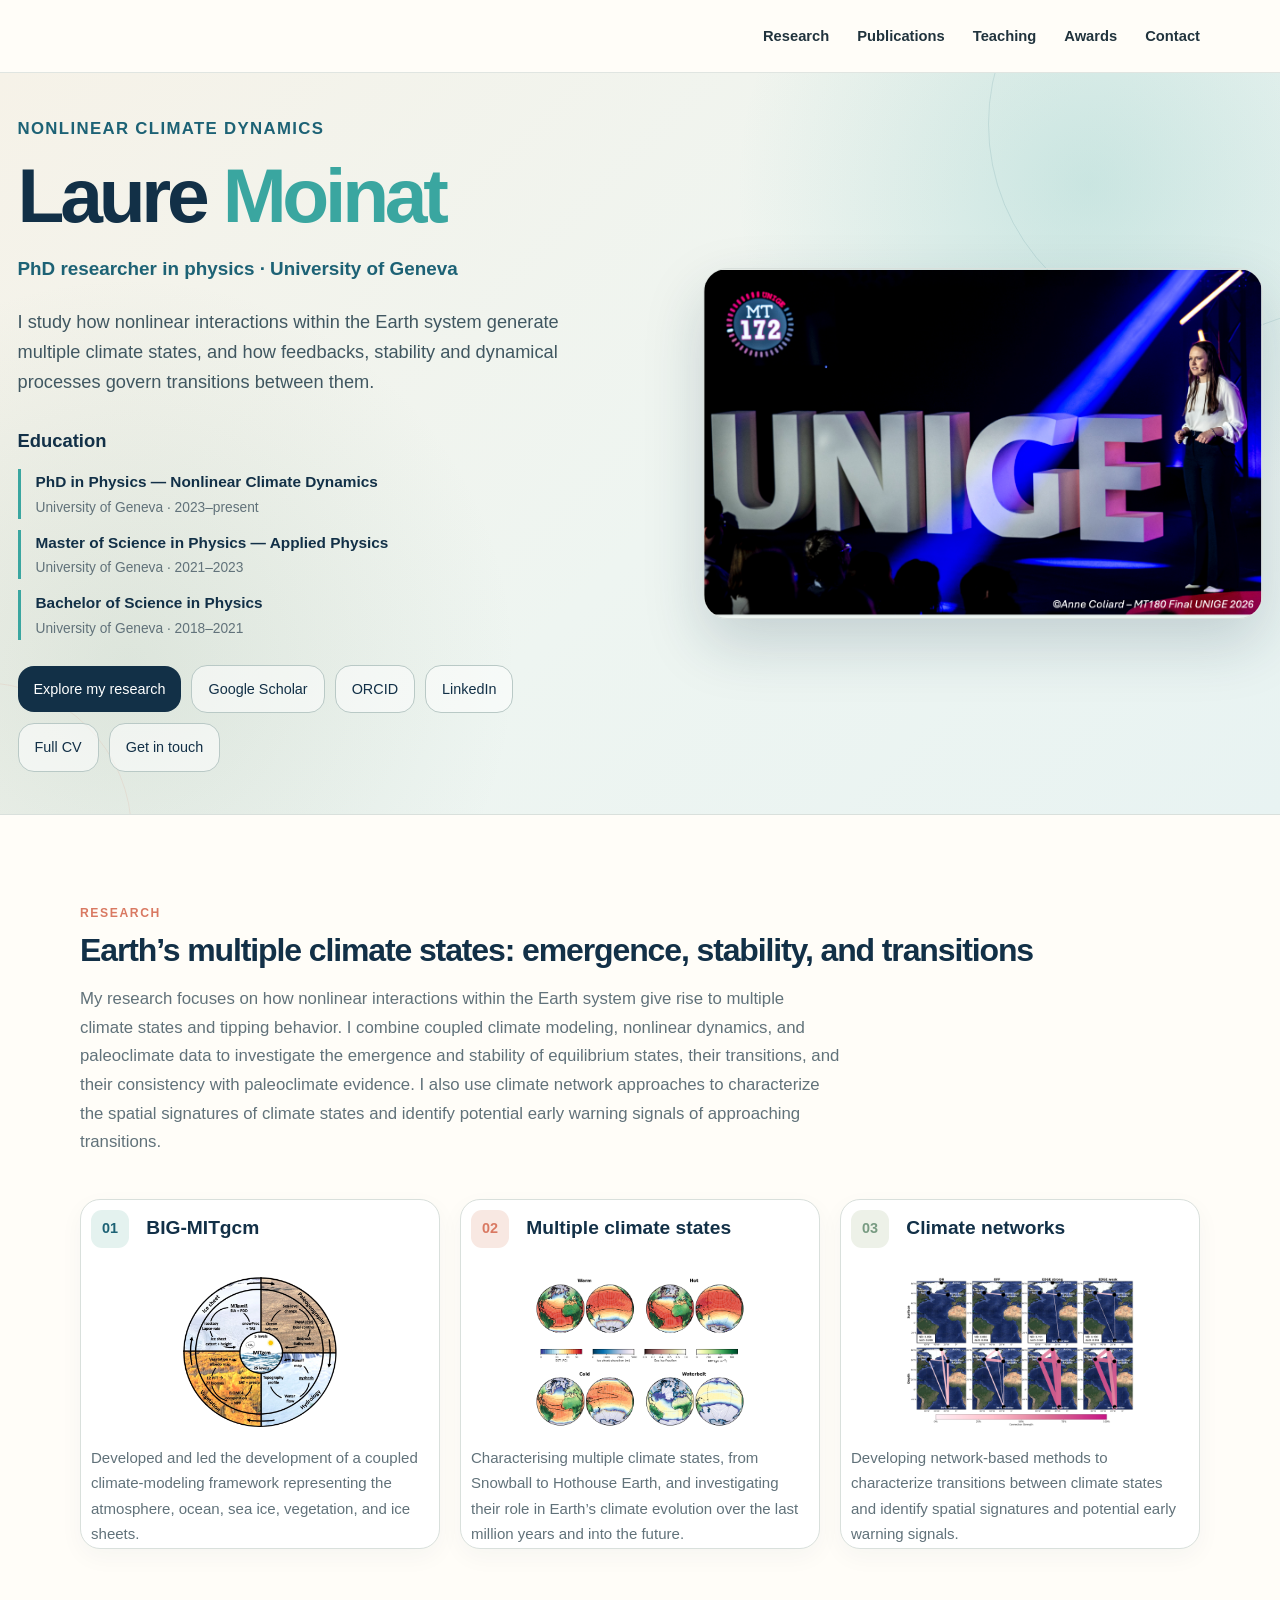
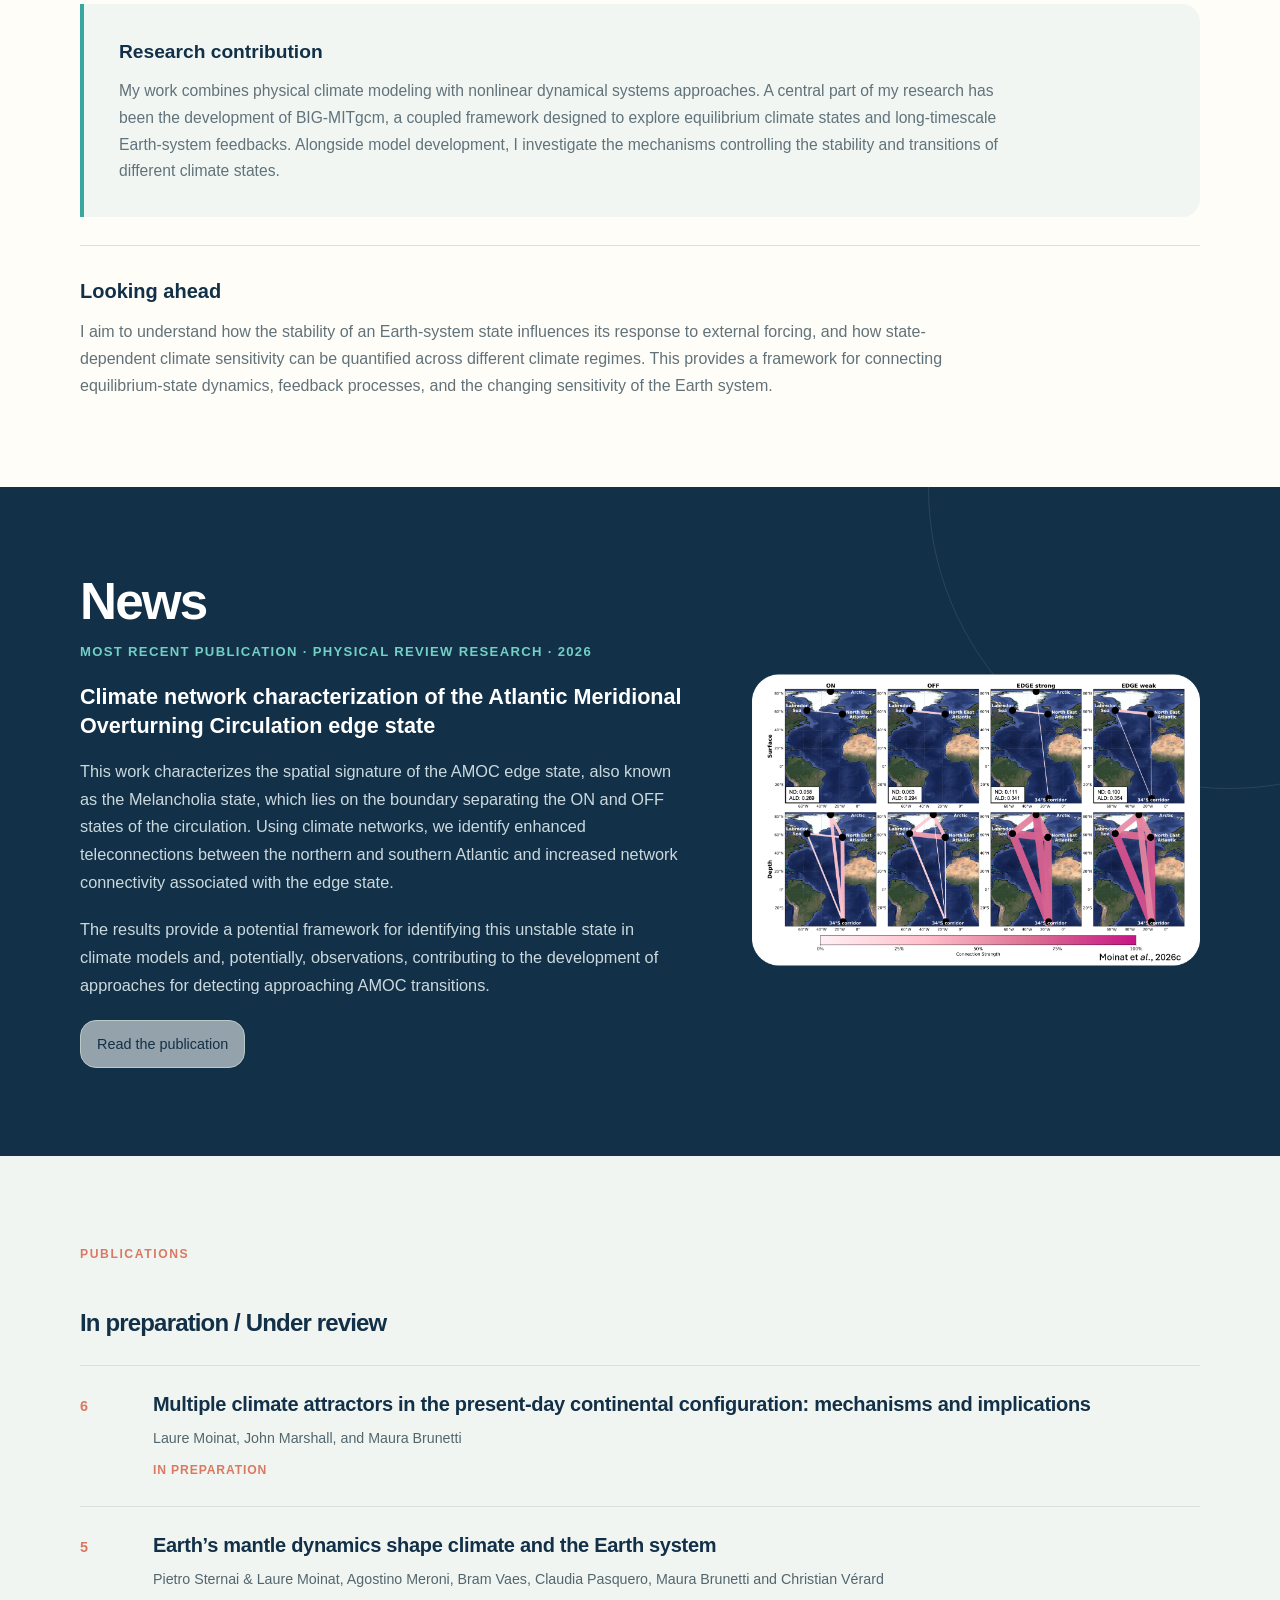
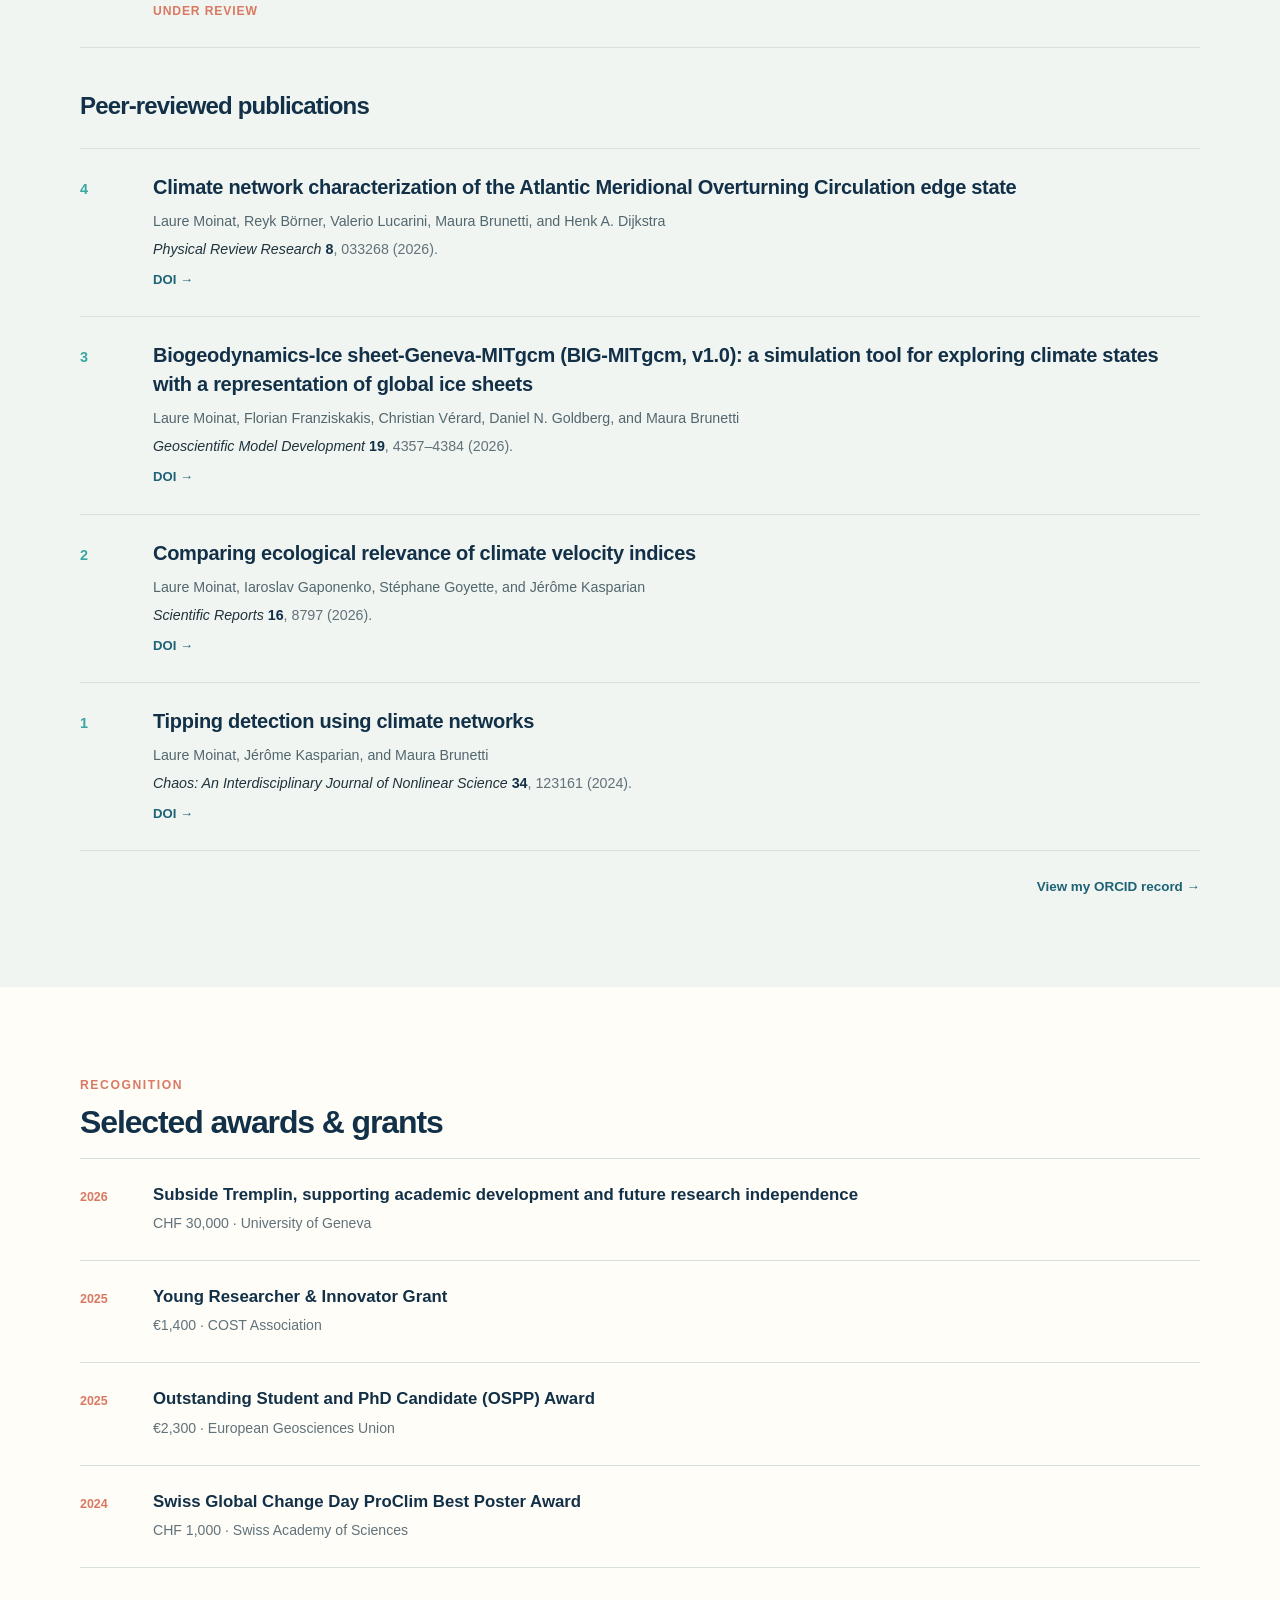
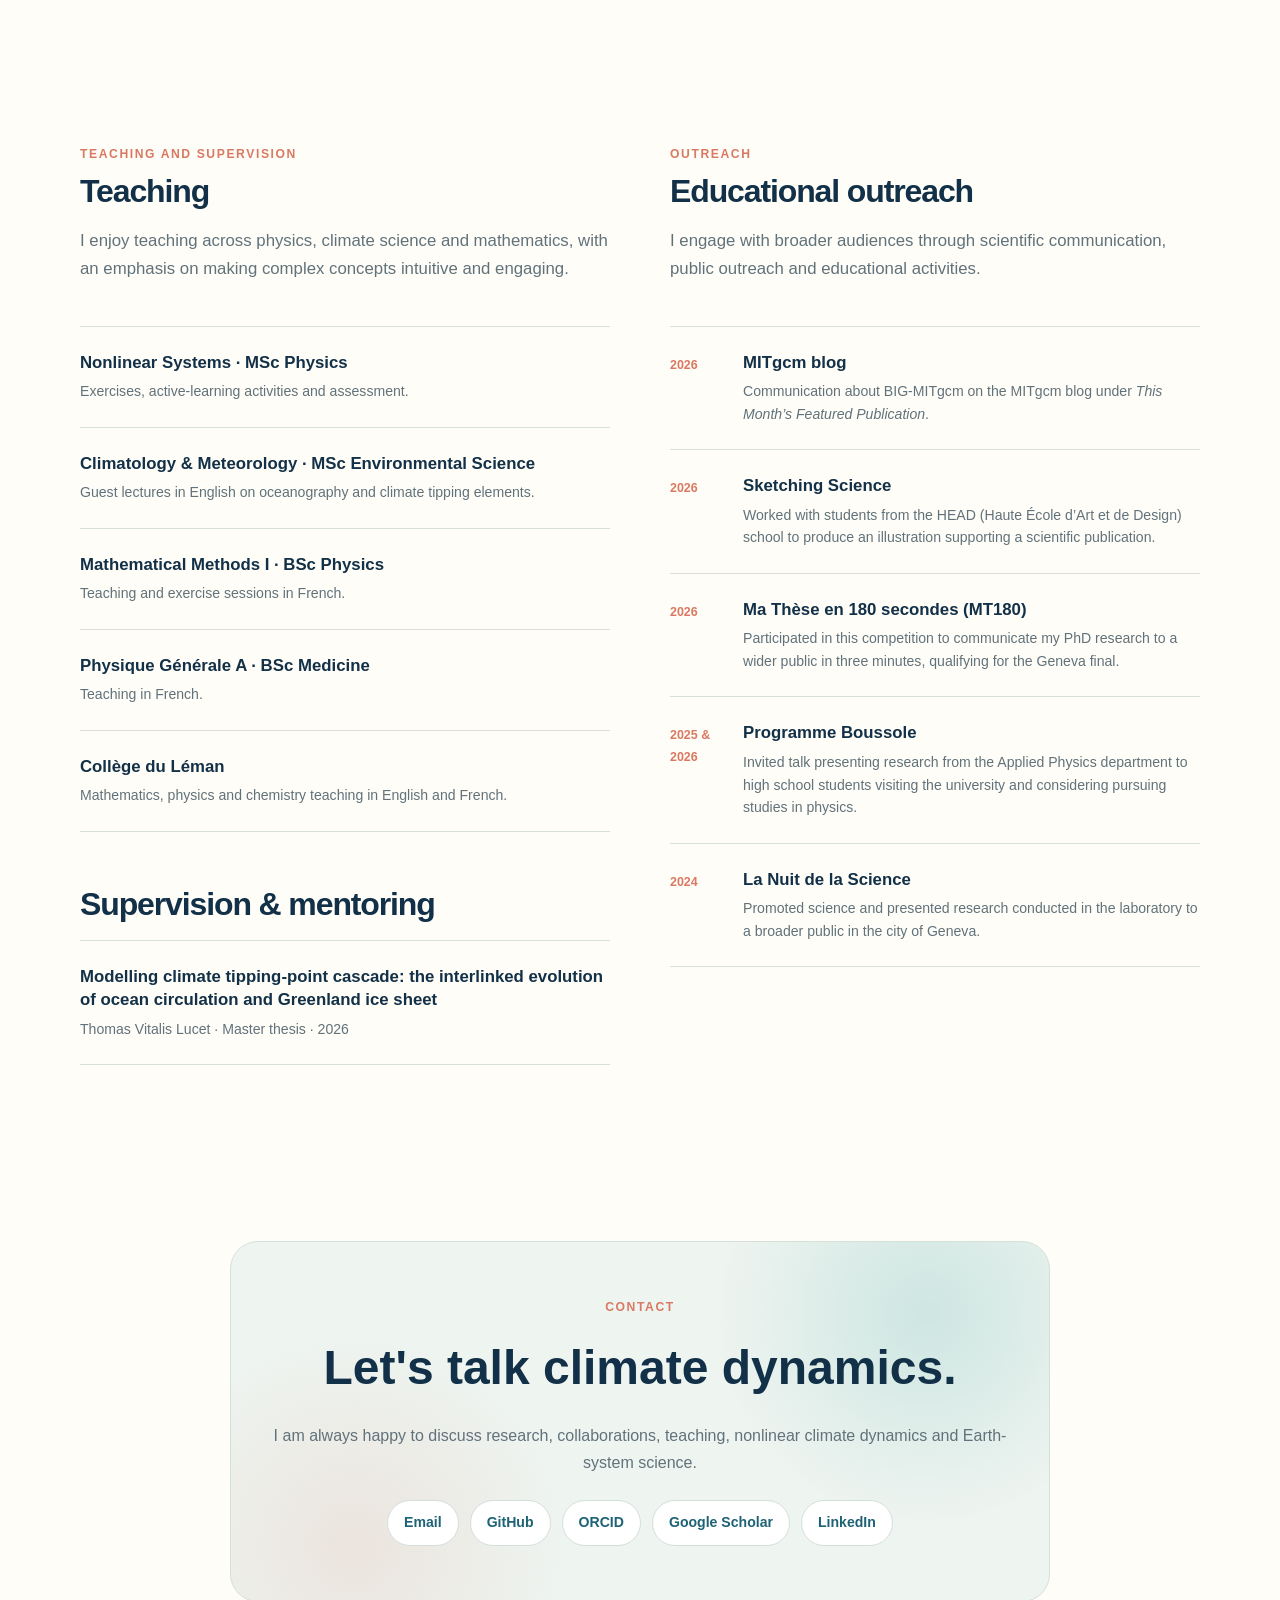
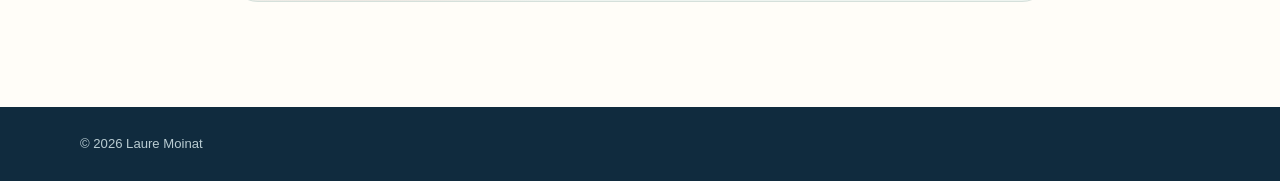
==== index.html @ e0769db6 "Update index.html" ====
<!DOCTYPE html>
<html lang="en">

<head>

  <meta charset="UTF-8">
  <meta name="viewport" content="width=device-width, initial-scale=1.0">

  <title> Laure Moinat </title>

  <meta
    name="description"
    content="Laure Moinat — PhD researcher in nonlinear climate dynamics at the University of Geneva, studying multiple climate states, stability, tipping and transitions."
  >

  <style>

    /* =========================================================
       COLORS & GENERAL SETTINGS
       ========================================================= */

    :root {
      --navy: #123047;
      --blue: #1d6275;
      --turquoise: #3aa6a0;
      --sage: #789b82;
      --cream: #f6f2e8;
      --warm-white: #fffdf8;
      --coral: #d97962;
      --gold: #d6a84f;
      --ink: #20333d;
      --muted: #61727a;
      --line: #d9e0dc;

      --shadow: 0 18px 45px rgba(18, 48, 71, 0.10);

      --radius: 20px;
      --max-width: 1120px;
    }


    /* =========================================================
       RESET
       ========================================================= */

    * {
      box-sizing: border-box;
      margin: 0;
      padding: 0;
    }

    html {
      scroll-behavior: smooth;
    }

    body {
      font-family:
        -apple-system,
        BlinkMacSystemFont,
        "Segoe UI",
        Roboto,
        Helvetica,
        Arial,
        sans-serif;

      color: var(--ink);
      background: var(--warm-white);
      line-height: 1.7;
      font-size: 16px;
    }

    a {
      color: var(--blue);
      text-decoration: none;
      transition: 0.2s ease;
    }

    a:hover {
      color: var(--coral);
    }

    .container {
      width: min(100% - 40px, var(--max-width));
      margin: 0 auto;
    }

    .hero > .container {
      width: calc(100% - 35px);
      max-width: 1300px;
      margin: 0 auto;
    }


    /* =========================================================
       NAVIGATION
       ========================================================= */

    .nav {
      position: sticky;
      top: 0;
      z-index: 100;

      background: rgba(255, 253, 248, 0.94);
      backdrop-filter: blur(12px);

      border-bottom: 1px solid rgba(217, 224, 220, 0.8);
    }

    .nav-inner {
      min-height: 72px;

      display: flex;
      align-items: center;
      justify-content: space-between;

      gap: 30px;
    }

    .logo {
      font-size: 1.1rem;
      font-weight: 800;
      letter-spacing: 0.02em;
      color: var(--navy);
    }

    .logo span {
      color: var(--turquoise);
    }

    .nav-links {
      display: flex;
      align-items: center;
      gap: 28px;

      list-style: none;
    }

    .nav-links a {
      color: var(--ink);
      font-size: 0.92rem;
      font-weight: 600;
    }

    .nav-links a:hover {
      color: var(--coral);
    }


    /* =========================================================
       HERO
       ========================================================= */

    .hero {
      position: relative;
      overflow: hidden;

      background:
        radial-gradient(
          circle at 85% 15%,
          rgba(58,166,160,0.20),
          transparent 28%
        ),

        radial-gradient(
          circle at 10% 80%,
          rgba(120,155,130,0.17),
          transparent 30%
        ),

        linear-gradient(
          135deg,
          #f6f2e8 0%,
          #eef5f1 55%,
          #e8f3f2 100%
        );

      padding: 42px 0 42px;

      border-bottom: 1px solid var(--line);
    }

    .hero::before {
      content: "";

      position: absolute;

      width: 420px;
      height: 420px;

      border: 1px solid rgba(29,98,117,0.12);

      border-radius: 50%;

      right: -130px;
      top: -160px;
    }

    .hero::after {
      content: "";

      position: absolute;

      width: 300px;
      height: 300px;

      border: 1px solid rgba(217,121,98,0.12);

      border-radius: 50%;

      left: -170px;
      bottom: -170px;
    }

    .hero-grid {
      position: relative;
      z-index: 1;

      display: grid;
      grid-template-columns: 0.95fr 1.05fr;
      gap: 45px;
      align-items: center;
    }

    .hero-content {
      max-width: 680px;
    }

    .hero-photo {
      width: min(100%, 560px);
      margin-left: auto;
    }

    .hero-photo img {
      width: 100%;
      height: auto;
      display: block;

      border-radius: 24px;

      box-shadow:
        0 25px 60px
        rgba(18, 48, 71, 0.18);

      border: 1px solid var(--line);
    }

    .intro-greeting {
      color: var(--blue);

      font-size: 1.05rem;
      font-weight: 750;

      letter-spacing: 0.08em;
      text-transform: uppercase;

      margin-bottom: 14px;
    }

    h1 {
      color: var(--navy);

      font-size: clamp(3.2rem, 6vw, 5.3rem);

      line-height: 0.98;

      letter-spacing: -0.055em;

      margin-bottom: 20px;
    }

    .hero h1 span {
      color: var(--turquoise);
    }

    .hero-subtitle {
      color: var(--blue);

      font-size: 1.18rem;
      font-weight: 650;

      margin-bottom: 22px;
    }

    .hero-lead {
      max-width: 680px;

      color: #405761;

      font-size: 1.14rem;

      line-height: 1.65;

      margin-bottom: 25px;
    }

    .hero-buttons {
      display: flex;
      flex-wrap: wrap;
      justify-content: flex-start;
      align-items: center;

      gap: 10px;

      margin-top: 25px;
    }

    .button {
      border-radius: 16px;

      display: inline-flex;
      align-items: center;
      justify-content: center;

      padding: 11px 16px;

      font-size: 0.9rem;
      white-space: nowrap;
    }

    .button-primary {
      background: var(--navy);
      color: white;
    }

    .button-primary:hover {
      background: var(--blue);
      color: white;
      transform: translateY(-1px);
    }

    .button-secondary {
      border: 1px solid #b9c9c6;
      color: var(--navy);
      background: rgba(255,255,255,0.55);
    }

    .button-secondary:hover {
      border-color: var(--turquoise);
      color: var(--blue);
      background: white;
    }


    /* =========================================================
       HERO EDUCATION
       ========================================================= */

    .hero-education {
      margin: 28px 0 0;
    }

    .hero-education h2 {
      color: var(--navy);
      font-size: 1.15rem;
      margin-bottom: 13px;
    }

    .education-item {
      display: flex;
      flex-direction: column;

      margin-bottom: 11px;

      padding-left: 15px;

      border-left: 3px solid var(--turquoise);
    }

    .education-item strong {
      color: var(--navy);
      font-size: 0.96rem;
    }

    .education-item span {
      color: var(--muted);
      font-size: 0.86rem;
    }


    /* =========================================================
       SECTIONS
       ========================================================= */

    section {
      padding: 88px 0;
    }

    .section-kicker {
      color: var(--coral);

      font-size: 0.76rem;

      font-weight: 850;

      letter-spacing: 0.13em;

      text-transform: uppercase;

      margin-bottom: 9px;
    }

    .section-title {
      color: var(--navy);

      font-size: 2rem;

      line-height: 1.12;

      letter-spacing: -0.035em;

      margin-bottom: 17px;
    }

    .section-intro {
      color: var(--muted);

      max-width: 760px;

      margin-bottom: 42px;

      font-size: 1.05rem;
    }


    /* =========================================================
       RESEARCH
       ========================================================= */

    .research {
      background: var(--warm-white);
    }

    .research-grid {
      display: grid;

      grid-template-columns:
        repeat(3, 1fr);

      gap: 20px;
    }

    .research-card {
      position: relative;

      height: 350px;

      padding: 10px;

      border: 1px solid var(--line);

      border-radius: var(--radius);

      background: white;

      box-shadow:
        0 8px 25px
        rgba(18,48,71,0.04);

      transition:
        transform 0.25s ease,
        box-shadow 0.25s ease;

      display: flex;
      flex-direction: column;
    }

    .research-card:hover {
      transform: translateY(-5px);

      box-shadow: var(--shadow);
    }

    .card-number {
      display: inline-flex;
      align-items: center;
      justify-content: center;

      width: 38px;
      height: 38px;

      margin-right: 12px;

      border-radius: 11px;

      background: #e4f2ef;

      color: var(--blue);

      font-weight: 850;

      font-size: 0.9rem;

      vertical-align: middle;
    }

    .research-card-content h3 {
      margin-top: 0;
    }

    .research-image-link {
      display: block;

      width: 100%;
      height: 150px;

      margin: 18px 0;

      border-radius: 14px;

      overflow: hidden;

      flex-shrink: 0;
    }

    .research-image {
      width: 100%;
      height: 100%;

      object-fit: contain;

      display: block;

      border-radius: 14px;

      transition: transform 0.25s ease;
    }

    .research-image-link:hover .research-image {
      transform: scale(1.03);
    }

    .research-card:nth-child(2)
    .card-number {
      background: #f8e8e2;
      color: var(--coral);
    }

    .research-card:nth-child(3)
    .card-number {
      background: #edf1e8;
      color: var(--sage);
    }

    .research-card h3 {
      color: var(--navy);

      font-size: 1.2rem;

      margin-bottom: 11px;
    }

    .research-card p {
      color: var(--muted);
      font-size: 0.94rem;
      margin-top: 0;
    }

    .research-contribution {
      margin-top: 55px;

      padding: 32px 35px;

      border-left: 4px solid var(--turquoise);

      background: #f1f6f3;

      border-radius: 0 18px 18px 0;
    }

    .research-contribution h3 {
      color: var(--navy);

      font-size: 1.2rem;

      margin-bottom: 10px;
    }

    .research-contribution p {
      color: var(--muted);

      max-width: 900px;

      font-size: 0.98rem;
    }


    /* =========================================================
       FUTURE RESEARCH DIRECTION
       ========================================================= */

    .future-direction {
      margin-top: 28px;

      padding: 28px 0 0;

      border-top: 1px solid var(--line);
    }

    .future-direction h3 {
      color: var(--navy);

      font-size: 1.25rem;

      margin-bottom: 10px;
    }

    .future-direction p {
      color: var(--muted);

      max-width: 900px;

      font-size: 1rem;
    }


    /* =========================================================
       NEWS
       ========================================================= */

    .feature {
      background: var(--navy);

      color: white;

      position: relative;

      overflow: hidden;
    }

    .feature::before {
      content: "";

      position: absolute;

      width: 600px;
      height: 600px;

      border-radius: 50%;

      border:
        1px solid
        rgba(255,255,255,0.10);

      right: -250px;
      top: -300px;
    }

    .feature-grid {
      position: relative;

      display: grid;

      grid-template-columns:
        1.15fr
        0.85fr;

      gap: 65px;

      align-items: center;
    }

    .feature .section-kicker {
      color: #72d0c5;
    }

    .news-title {
      color: white;

      font-size: clamp(2.4rem, 4vw, 3.4rem);

      line-height: 1.05;

      letter-spacing: -0.035em;

      margin-bottom: 12px;

      font-weight: 700;
    }

    .news-meta {
      color: #72d0c5;

      font-size: 0.82rem;

      margin-bottom: 18px;

      text-transform: uppercase;

      letter-spacing: 0.10em;

      font-weight: 700;
    }

    .feature h3 {
      color: white;

      font-size: 1.35rem;

      line-height: 1.35;

      margin-bottom: 18px;
    }

    .feature p {
      color: #cbd9de;

      font-size: 1.02rem;

      margin-bottom: 20px;

      line-height: 1.7;
    }

    .news-visual {
      display: flex;

      justify-content: center;

      align-items: center;
    }

    .news-image {
      width: 100%;

      max-width: 520px;

      height: auto;

      display: block;
    }


    /* =========================================================
       PUBLICATIONS
       ========================================================= */

    .publications {
      background: #f1f5f1;
    }

    .publications .pub-section-title {
      color: var(--navy);

      font-size: 1.5rem;

      line-height: 1.12;

      letter-spacing: -0.035em;

      font-weight: 700;

      margin-bottom: 28px;
    }

    .pub-section {
      margin-top: 45px;
    }

    .pub-section:first-of-type {
      margin-top: 20px;
    }

    .pub-list,
    .work-list {
      display: grid;
      gap: 0;
    }

    .publication,
    .work-item {
      display: grid;

      grid-template-columns: 55px 1fr;

      gap: 18px;

      padding: 24px 0;

      border-top: 1px solid var(--line);

      background: transparent;

      border-radius: 0;

      box-shadow: none;

      align-items: start;

      transition: none;
    }

    .publication:last-child,
    .work-item:last-child {
      border-bottom: 1px solid var(--line);
    }

    .pub-number,
    .work-number {
      font-family: inherit;

      font-size: 0.9rem;

      font-weight: 800;

      padding-top: 4px;

      color: var(--turquoise);
    }

    .work-number {
      color: var(--coral);
    }

    .publication-content h3,
    .work-item h3 {
      color: var(--navy);

      font-family:
        -apple-system,
        BlinkMacSystemFont,
        "Segoe UI",
        Roboto,
        Helvetica,
        Arial,
        sans-serif;

      font-size: 1.25rem;

      line-height: 1.45;

      font-weight: 650;

      letter-spacing: -0.015em;

      margin: 0 0 8px;
    }

    .publication-authors,
    .work-authors {
      color: #52666e;

      font-size: 0.89rem;

      line-height: 1.55;

      margin-bottom: 6px;
    }

    .publication-journal {
      color: var(--muted);

      font-size: 0.89rem;

      line-height: 1.55;
    }

    .publication-journal em {
      color: var(--ink);

      font-style: italic;
    }

    .publication-journal strong {
      color: var(--navy);

      font-weight: 750;
    }

    .pub-link {
      display: inline-block;

      margin-top: 9px;

      font-size: 0.82rem;

      font-weight: 750;
    }

    .pub-link:hover {
      text-decoration: underline;
    }

    .work-status {
      display: inline-block;

      color: var(--coral);

      font-size: 0.76rem;

      font-weight: 800;

      letter-spacing: 0.07em;

      text-transform: uppercase;
    }

    .orcid-footer {
      text-align: right;

      margin-top: 25px;

      font-size: 0.84rem;

      font-weight: 700;
    }


    /* =========================================================
       AWARDS
       ========================================================= */

    .award-grid {
      display: grid;
      gap: 0;
    }

    .award {
      display: grid;

      grid-template-columns: 55px 1fr;

      gap: 18px;

      padding: 24px 0;

      border-top: 1px solid var(--line);

      background: transparent;

      border-radius: 0;

      box-shadow: none;

      text-decoration: none;

      transition: none;
    }

    .award:last-child {
      border-bottom: 1px solid var(--line);
    }

    .award:hover {
      background: transparent;
      transform: none;
      box-shadow: none;
    }

    .award-year {
      color: var(--coral);

      font-size: 0.78rem;

      font-weight: 850;

      padding-top: 4px;
    }

    .award h3 {
      color: var(--navy);

      font-size: 1.05rem;

      line-height: 1.4;

      margin: 0 0 6px;
    }

    .award p {
      color: var(--muted);

      font-size: 0.88rem;

      margin: 0;
    }


    /* =========================================================
       TEACHING + SUPERVISION + OUTREACH
       ========================================================= */

    .two-column {
      display: grid;

      grid-template-columns:
        1fr
        1fr;

      gap: 60px;

      align-items: start;
    }


    /* Main Teaching list */

    .teaching-list {
      display: grid;
      gap: 0;
    }

    .teaching-item {
      display: block;

      padding: 24px 0;

      border-top: 1px solid var(--line);

      background: transparent;

      text-decoration: none;

      align-items: start;
    }

    .teaching-item:last-child {
      border-bottom: 1px solid var(--line);
    }

    .teaching-item h3 {
      color: var(--navy);

      font-size: 1.05rem;

      line-height: 1.4;

      margin: 0 0 6px;
    }

    .teaching-item p {
      color: var(--muted);

      font-size: 0.88rem;

      line-height: 1.6;

      margin: 0;
    }


    /* Student supervision */

    .supervision-block {
      margin-top: 55px;
    }

    .supervision-list {
      display: grid;
      gap: 0;
    }

    .supervision-item {
      display: block;

      padding: 24px 0;

      border-top: 1px solid var(--line);

      background: transparent;

      text-decoration: none;

      align-items: start;
    }

    .supervision-item:last-child {
      border-bottom: 1px solid var(--line);
    }

    .supervision-item:hover {
      background: transparent;
    }

    .supervision-item h3 {
      color: var(--navy);

      font-size: 1.05rem;

      line-height: 1.4;

      margin: 0 0 6px;
    }

    .supervision-item p {
      color: var(--muted);

      font-size: 0.88rem;

      line-height: 1.6;

      margin: 0;
    }


    /* Outreach */

    .outreach-list {
      display: grid;
      gap: 0;
    }

    .outreach-item {
      display: grid;

      grid-template-columns: 55px 1fr;

      gap: 18px;

      padding: 24px 0;

      border-top: 1px solid var(--line);

      background: transparent;

      border-radius: 0;

      box-shadow: none;

      text-decoration: none;

      align-items: start;

      transition: none;
    }

    .outreach-item:last-child {
      border-bottom: 1px solid var(--line);
    }

    .outreach-item:hover {
      background: transparent;
      transform: none;
      box-shadow: none;
    }

    .outreach-year {
      color: var(--coral);

      font-size: 0.78rem;

      font-weight: 850;

      padding-top: 4px;
    }

    .outreach-item h3 {
      color: var(--navy);

      font-size: 1.05rem;

      line-height: 1.4;

      margin: 0 0 6px;
    }

    .outreach-item p {
      color: var(--muted);

      font-size: 0.88rem;

      line-height: 1.6;

      margin: 0;
    }


    /* =========================================================
       CONTACT
       ========================================================= */

    .contact {
      background: var(--warm-white);

      text-align: center;

      padding-bottom: 105px;
    }

    .contact-box {
      max-width: 820px;

      margin: 0 auto;

      padding: 55px 35px;

      border-radius: 28px;

      background:

        radial-gradient(
          circle at 85% 20%,
          rgba(58,166,160,0.18),
          transparent 28%
        ),

        radial-gradient(
          circle at 15% 85%,
          rgba(217,121,98,0.13),
          transparent 28%
        ),

        #eef4f0;

      border:
        1px solid
        #d5e0db;
    }

    .contact-box h2 {
      color: var(--navy);

      font-size: clamp(2rem, 4vw, 3rem);

      margin-bottom: 13px;
    }

    .contact-box p {
      color: var(--muted);

      margin-bottom: 24px;
    }

    .contact-links {
      display: flex;

      flex-wrap: wrap;

      justify-content: center;

      gap: 11px;
    }

    .contact-links a {
      background: white;

      border:
        1px solid
        #d4dfdb;

      padding: 10px 16px;

      border-radius: 999px;

      font-size: 0.88rem;

      font-weight: 700;
    }


    /* =========================================================
       FOOTER
       ========================================================= */

    footer {
      background: #102b3e;

      color: #b9ccd2;

      padding: 26px 0;

      font-size: 0.82rem;
    }

    .footer-inner {
      display: flex;

      justify-content: space-between;

      gap: 20px;

      align-items: center;
    }

    footer a {
      color: #b9ccd2;
    }

    footer a:hover {
      color: white;
    }


    /* =========================================================
       TABLET
       ========================================================= */

    @media (max-width: 900px) {

      .hero-grid,
      .feature-grid,
      .two-column {
        grid-template-columns: 1fr;
      }

      .hero {
        padding: 40px 0 50px;
      }

      .hero-photo {
        width: min(80vw, 500px);
        margin: 10px auto 0;
      }

      .hero-buttons {
        justify-content: flex-start;
      }

      .research-grid {
        grid-template-columns: 1fr;
      }

      .feature-grid {
        gap: 35px;
      }

      .supervision-block {
        margin-top: 45px;
      }
    }


    /* =========================================================
       MOBILE
       ========================================================= */

    @media (max-width: 650px) {

      .container {
        width:
          min(
            100% - 28px,
            var(--max-width)
          );
      }

      .nav-inner {
        min-height: 64px;
      }

      .nav-links {
        display: none;
      }

      section {
        padding: 65px 0;
      }

      h1 {
        font-size: 3.3rem;
      }

      .hero-lead {
        font-size: 1.05rem;
      }

      .hero-buttons {
        justify-content: flex-start;
      }

      .research-contribution {
        padding: 25px 22px;
      }

      .publication,
      .work-item {
        grid-template-columns: 1fr;

        gap: 5px;

        padding: 21px 0;
      }

      .pub-number,
      .work-number {
        padding-top: 0;
        margin-bottom: 3px;
      }

      .publications .pub-section-title {
        font-size: 1.5rem;
      }

      .publication-content h3,
      .work-item h3 {
        font-size: 1rem;
      }

      .publication-authors,
      .publication-journal,
      .work-authors {
        font-size: 0.86rem;
      }

      .orcid-footer {
        text-align: center;
      }

      .footer-inner {
        flex-direction: column;

        text-align: center;
      }

      .outreach-item {
        grid-template-columns: 45px 1fr;

        gap: 14px;

        padding: 20px 0;
      }

      .outreach-item h3 {
        font-size: 1rem;
      }

      .outreach-item p {
        font-size: 0.85rem;
      }
    }

  </style>

</head>


<body>


  <!-- ========================================================
       NAVIGATION
       ======================================================== -->

  <nav class="nav">

    <div class="container nav-inner">

      <a class="logo" href="#top">
         <span> </span>
      </a>

      <ul class="nav-links">

        <li>
          <a href="#research">Research</a>
        </li>

        <li>
          <a href="#publications">Publications</a>
        </li>

        <li>
          <a href="#teaching">Teaching</a>
        </li>

        <li>
          <a href="#awards">Awards</a>
        </li>

        <li>
          <a href="#contact">Contact</a>
        </li>

      </ul>

    </div>

  </nav>


  <!-- ========================================================
       HERO
       ======================================================== -->

  <header class="hero" id="top">

    <div class="container">

      <div class="hero-grid">


        <div class="hero-content">

          <div class="intro-greeting">
            Nonlinear Climate Dynamics
          </div>

          <h1>
            Laure <span>Moinat</span>
          </h1>

          <div class="hero-subtitle">
            PhD researcher in physics · University of Geneva
          </div>

          <p class="hero-lead">
            I study how nonlinear interactions within the Earth system
            generate multiple climate states, and how feedbacks, stability
            and dynamical processes govern transitions between them.
          </p>


          <div class="hero-education">

            <h2>Education</h2>

            <div class="education-item">
              <strong>PhD in Physics — Nonlinear Climate Dynamics</strong>
              <span>University of Geneva · 2023–present</span>
            </div>

            <div class="education-item">
              <strong>Master of Science in Physics — Applied Physics</strong>
              <span>University of Geneva · 2021–2023</span>
            </div>

            <div class="education-item">
              <strong>Bachelor of Science in Physics</strong>
              <span>University of Geneva · 2018–2021</span>
            </div>

          </div>


          <div class="hero-buttons">

            <a
              class="button button-primary"
              href="#research"
            >
              Explore my research
            </a>

            <a
              class="button button-secondary"
              href="https://scholar.google.com/citations?user=m_wviaoAAAAJ&hl=en&oi=ao"
              target="_blank"
              rel="noopener noreferrer"
            >
              Google Scholar
            </a>

            <a
              class="button button-secondary"
              href="https://orcid.org/0000-0002-4831-731X"
              target="_blank"
              rel="noopener noreferrer"
            >
              ORCID
            </a>

            <a
              class="button button-secondary"
              href="https://www.linkedin.com/in/laure-moinat-a71088219/"
              target="_blank"
              rel="noopener noreferrer"
            >
              LinkedIn
            </a>

            <a
              class="button button-secondary"
              href="Laure Moinat_CV.pdf"
              target="_blank"
              rel="noopener noreferrer"
            >
              Full CV
            </a>

            <a
              class="button button-secondary"
              href="#contact"
            >
              Get in touch
            </a>

          </div>

        </div>


        <div class="hero-photo">

          <img
            src="laure.png"
            alt="Laure Moinat"
          >

        </div>

      </div>

    </div>

  </header>


  <!-- ========================================================
       RESEARCH
       ======================================================== -->

  <section
    class="research"
    id="research"
  >

    <div class="container">

      <div class="section-kicker">
        Research
      </div>

      <h2 class="section-title">
        Earth’s multiple climate states: emergence, stability, and transitions
      </h2>

      <p class="section-intro">
        My research focuses on how nonlinear interactions within the Earth system
        give rise to multiple climate states and tipping behavior. I combine
        coupled climate modeling, nonlinear dynamics, and paleoclimate data to
        investigate the emergence and stability of equilibrium states, their
        transitions, and their consistency with paleoclimate evidence. I also
        use climate network approaches to characterize the spatial signatures
        of climate states and identify potential early warning signals of
        approaching transitions.
      </p>


      <div class="research-grid">


        <article class="research-card">

          <h3>
            <span class="card-number">01</span>
            BIG-MITgcm
          </h3>

          <a
            href="https://gmd.copernicus.org/articles/19/4357/2026/"
            target="_blank"
            rel="noopener noreferrer"
            class="research-image-link"
          >
            <img
              src="bigmitgcm.png"
              alt="BIG-MITgcm climate model"
              class="research-image"
            >
          </a>

          <p>
            Developed and led the development of a coupled climate-modeling
            framework representing the atmosphere, ocean, sea ice, vegetation,
            and ice sheets.
          </p>

        </article>


        <article class="research-card">

          <h3>
            <span class="card-number">02</span>
            Multiple climate states
          </h3>

          <a
            href="https://meetingorganizer.copernicus.org/EGU26/EGU26-6664.html"
            target="_blank"
            rel="noopener noreferrer"
            class="research-image-link"
          >
            <img
              src="multiple_states.png"
              alt="Multiple climate states"
              class="research-image"
            >
          </a>

          <p>
            Characterising multiple climate states, from Snowball to Hothouse
            Earth, and investigating their role in Earth’s climate evolution
            over the last million years and into the future.
          </p>

        </article>


        <article class="research-card">

          <h3>
            <span class="card-number">03</span>
            Climate networks
          </h3>

          <a
            href="https://journals.aps.org/prresearch/abstract/10.1103/q9bd-4h4j"
            target="_blank"
            rel="noopener noreferrer"
            class="research-image-link"
          >
            <img
              src="image_networks.png"
              alt="Climate networks"
              class="research-image"
            >
          </a>

          <p>
            Developing network-based methods to characterize transitions
            between climate states and identify spatial signatures and
            potential early warning signals.
          </p>

        </article>

      </div>


      <div class="research-contribution">

        <h3>
          Research contribution
        </h3>

        <p>
          My work combines physical climate modeling with nonlinear dynamical
          systems approaches. A central part of my research has been the
          development of BIG-MITgcm, a coupled framework designed to explore
          equilibrium climate states and long-timescale Earth-system feedbacks.
          Alongside model development, I investigate the mechanisms controlling
          the stability and transitions of different climate states.
        </p>

      </div>


      <div class="future-direction">

        <h3>
          Looking ahead
        </h3>

        <p>
          I aim to understand how the stability of an Earth-system state
          influences its response to external forcing, and how state-dependent
          climate sensitivity can be quantified across different climate
          regimes. This provides a framework for connecting equilibrium-state
          dynamics, feedback processes, and the changing sensitivity of the
          Earth system.
        </p>

      </div>

    </div>

  </section>


  <!-- ========================================================
       NEWS
       ======================================================== -->

  <section class="feature" id="news">

    <div class="container feature-grid">

      <div>

        <div class="news-title">
          News
        </div>

        <div class="news-meta">
          Most recent publication · Physical Review Research · 2026
        </div>

        <h3>
          Climate network characterization of the Atlantic Meridional
          Overturning Circulation edge state
        </h3>

        <p>
          This work characterizes the spatial signature of the AMOC edge state,
          also known as the Melancholia state, which lies on the boundary
          separating the ON and OFF states of the circulation. Using climate
          networks, we identify enhanced teleconnections between the northern
          and southern Atlantic and increased network connectivity associated
          with the edge state.
        </p>

        <p>
          The results provide a potential framework for identifying this
          unstable state in climate models and, potentially, observations,
          contributing to the development of approaches for detecting
          approaching AMOC transitions.
        </p>

        <a
          class="button button-secondary"
          href="https://doi.org/10.1103/q9bd-4h4j"
          target="_blank"
          rel="noopener noreferrer"
        >
          Read the publication
        </a>

      </div>


      <div class="news-visual">

        <img
          src="news.png"
          alt="Climate network characterization of the AMOC edge state"
          class="news-image"
        >

      </div>

    </div>

  </section>


  <!-- ========================================================
       PUBLICATIONS
       ======================================================== -->

  <section
    class="publications"
    id="publications"
  >

    <div class="container">

      <div class="section-kicker">
        Publications
      </div>


      <!-- IN PREPARATION / UNDER REVIEW -->

      <div class="pub-section">

        <h2 class="pub-section-title">
          In preparation / Under review
        </h2>

        <div class="work-list">


          <article class="work-item">

            <div class="work-number">
              6
            </div>

            <div>

              <h3>
                Multiple climate attractors in the present-day continental configuration: mechanisms and implications
              </h3>

              <p class="work-authors">
                Laure Moinat, John Marshall, and Maura Brunetti
              </p>

              <span class="work-status">
                In preparation
              </span>

            </div>

          </article>


          <article class="work-item">

            <div class="work-number">
              5
            </div>

            <div>

              <h3>
                Earth’s mantle dynamics shape climate and the Earth system
              </h3>

              <p class="work-authors">
                Pietro Sternai & Laure Moinat, Agostino Meroni, Bram Vaes,
                Claudia Pasquero, Maura Brunetti and Christian Vérard
              </p>

              <span class="work-status">
                Under review
              </span>

            </div>

          </article>


        </div>

      </div>


      <!-- PEER-REVIEWED PUBLICATIONS -->

      <div class="pub-section">

        <h2 class="pub-section-title">
          Peer-reviewed publications
        </h2>

        <div class="pub-list">


          <article class="publication">

            <div class="pub-number">
              4
            </div>

            <div class="publication-content">

              <h3>
                Climate network characterization of the Atlantic
                Meridional Overturning Circulation edge state
              </h3>

              <p class="publication-authors">
                Laure Moinat, Reyk Börner, Valerio Lucarini,
                Maura Brunetti, and Henk A. Dijkstra
              </p>

              <p class="publication-journal">
                <em>Physical Review Research</em>
                <strong>8</strong>, 033268 (2026).
              </p>

              <a
                class="pub-link"
                href="https://doi.org/10.1103/q9bd-4h4j"
                target="_blank"
                rel="noopener noreferrer"
              >
                DOI →
              </a>

            </div>

          </article>


          <article class="publication">

            <div class="pub-number">
              3
            </div>

            <div class="publication-content">

              <h3>
                Biogeodynamics-Ice sheet-Geneva-MITgcm
                (BIG-MITgcm, v1.0): a simulation tool for
                exploring climate states with a representation
                of global ice sheets
              </h3>

              <p class="publication-authors">
                Laure Moinat, Florian Franziskakis, Christian Vérard,
                Daniel N. Goldberg, and Maura Brunetti
              </p>

              <p class="publication-journal">
                <em>Geoscientific Model Development</em>
                <strong>19</strong>, 4357–4384 (2026).
              </p>

              <a
                class="pub-link"
                href="https://doi.org/10.5194/gmd-19-4357-2026"
                target="_blank"
                rel="noopener noreferrer"
              >
                DOI →
              </a>

            </div>

          </article>


          <article class="publication">

            <div class="pub-number">
              2
            </div>

            <div class="publication-content">

              <h3>
                Comparing ecological relevance of climate
                velocity indices
              </h3>

              <p class="publication-authors">
                Laure Moinat, Iaroslav Gaponenko, Stéphane Goyette,
                and Jérôme Kasparian
              </p>

              <p class="publication-journal">
                <em>Scientific Reports</em>
                <strong>16</strong>, 8797 (2026).
              </p>

              <a
                class="pub-link"
                href="https://doi.org/10.1038/s41598-025-32377-0"
                target="_blank"
                rel="noopener noreferrer"
              >
                DOI →
              </a>

            </div>

          </article>


          <article class="publication">

            <div class="pub-number">
              1
            </div>

            <div class="publication-content">

              <h3>
                Tipping detection using climate networks
              </h3>

              <p class="publication-authors">
                Laure Moinat, Jérôme Kasparian, and Maura Brunetti
              </p>

              <p class="publication-journal">
                <em>
                  Chaos: An Interdisciplinary Journal
                  of Nonlinear Science
                </em>
                <strong>34</strong>, 123161 (2024).
              </p>

              <a
                class="pub-link"
                href="https://doi.org/10.1063/5.0230848"
                target="_blank"
                rel="noopener noreferrer"
              >
                DOI →
              </a>

            </div>

          </article>


        </div>

      </div>


      <div class="orcid-footer">

        <a
          href="https://orcid.org/0000-0002-4831-731X"
          target="_blank"
          rel="noopener noreferrer"
        >
          View my ORCID record →
        </a>

      </div>

    </div>

  </section>


  <!-- ========================================================
       AWARDS
       ======================================================== -->

  <section class="awards" id="awards">

    <div class="container">

      <div class="section-kicker">
        Recognition
      </div>

      <h2 class="section-title">
        Selected awards &amp; grants
      </h2>

      <div class="award-grid">


        <a
          href="https://mediaserver.unige.ch/play/307686"
          target="_blank"
          rel="noopener noreferrer"
          class="award"
        >

          <div class="award-year">
            2026
          </div>

          <div>

            <h3>
              Subside Tremplin, supporting academic development and future research independence
            </h3>

            <p>
              CHF 30,000 · University of Geneva
            </p>

          </div>

        </a>


        <div class="award">

          <div class="award-year">
            2025
          </div>

          <div>

            <h3>
              Young Researcher &amp; Innovator Grant
            </h3>

            <p>
              €1,400 · COST Association
            </p>

          </div>

        </div>


        <a
          href="https://www.egu.eu/awards-medals/ospp-award/2025/laure-moinat/"
          target="_blank"
          rel="noopener noreferrer"
          class="award"
        >

          <div class="award-year">
            2025
          </div>

          <div>

            <h3>
              Outstanding Student and PhD Candidate (OSPP) Award
            </h3>

            <p>
              €2,300 · European Geosciences Union
            </p>

          </div>

        </a>


        <a
          href="https://proclim.scnat.ch/fr/activities/uuid/i/d3594fcb-8359-5a86-9cd1-7b6b899ecfd1-24th_Swiss_Global_Change_Day_%E2%80%93_Meeting_Report_and_Conference_Documents"
          target="_blank"
          rel="noopener noreferrer"
          class="award"
        >

          <div class="award-year">
            2024
          </div>

          <div>

            <h3>
              Swiss Global Change Day ProClim Best Poster Award
            </h3>

            <p>
              CHF 1,000 · Swiss Academy of Sciences
            </p>

          </div>

        </a>


      </div>

    </div>

  </section>


  <!-- ========================================================
       TEACHING + SUPERVISION + OUTREACH
       ======================================================== -->

  <section id="teaching">

    <div class="container two-column">


      <!-- ====================================================
           LEFT COLUMN: TEACHING + SUPERVISION
           ==================================================== -->

      <div>

        <div class="section-kicker">
          Teaching and supervision
        </div>

        <h2 class="section-title">
          Teaching
        </h2>

        <p class="section-intro">
          I enjoy teaching across physics, climate science and
          mathematics, with an emphasis on making complex concepts
          intuitive and engaging.
        </p>


        <!-- TEACHING -->

        <div class="teaching-list">


          <div class="teaching-item">

            <h3>
              Nonlinear Systems · MSc Physics
            </h3>

            <p>
              Exercises, active-learning activities and assessment.
            </p>

          </div>


          <div class="teaching-item">

            <h3>
              Climatology &amp; Meteorology · MSc Environmental Science
            </h3>

            <p>
              Guest lectures in English on oceanography and climate
              tipping elements.
            </p>

          </div>


          <div class="teaching-item">

            <h3>
              Mathematical Methods I · BSc Physics
            </h3>

            <p>
              Teaching and exercise sessions in French.
            </p>

          </div>


          <div class="teaching-item">

            <h3>
              Physique Générale A · BSc Medicine
            </h3>

            <p>
              Teaching in French.
            </p>

          </div>


          <div class="teaching-item">

            <h3>
              Collège du Léman
            </h3>

            <p>
              Mathematics, physics and chemistry teaching in English
              and French.
            </p>

          </div>


        </div>


        <!-- STUDENT SUPERVISION -->

        <div class="supervision-block">

          <h2 class="section-title">
            Supervision &amp; mentoring
          </h2>

          <div class="supervision-list">

            <a
              href="https://archive-ouverte.unige.ch/unige:193882"
              target="_blank"
              rel="noopener noreferrer"
              class="supervision-item"
            >

              <h3>
                Modelling climate tipping-point cascade: the interlinked evolution of ocean circulation and Greenland ice sheet
              </h3>

              <p>
                Thomas Vitalis Lucet · Master thesis · 2026
              </p>

            </a>

          </div>

        </div>

      </div>


      <!-- ====================================================
           RIGHT COLUMN: OUTREACH
           ==================================================== -->

      <div>

        <div class="section-kicker">
          Outreach
        </div>

        <h2 class="section-title">
          Educational outreach
        </h2>

        <p class="section-intro">
          I engage with broader audiences through scientific
          communication, public outreach and educational activities.
        </p>


        <div class="outreach-list">


          <!-- MITgcm blog -->

          <a
            href="https://mitgcm.org/2026/06/23/introducing-big-mitgcm/"
            target="_blank"
            rel="noopener noreferrer"
            class="outreach-item"
          >

            <div class="outreach-year">
              2026
            </div>

            <div>

              <h3>
                MITgcm blog
              </h3>

              <p>
                Communication about BIG-MITgcm on the MITgcm blog under
                <em>This Month’s Featured Publication</em>.
              </p>

            </div>

          </a>


          <!-- Sketching Science -->

          <div class="outreach-item">

            <div class="outreach-year">
              2026
            </div>

            <div>

              <h3>
                Sketching Science
              </h3>

              <p>
                Worked with students from the HEAD (Haute École d’Art et de Design)
                school to produce an illustration supporting a scientific publication.
              </p>

            </div>

          </div>


          <!-- MT180 -->

          <a
            href="https://www.unige.ch/cite/evenements/ma-these-en-180-secondes/mt180-2026/les-finalistes/laure-moinat"
            target="_blank"
            rel="noopener noreferrer"
            class="outreach-item"
          >

            <div class="outreach-year">
              2026
            </div>

            <div>

              <h3>
                Ma Thèse en 180 secondes (MT180)
              </h3>

              <p>
                Participated in this competition to communicate my PhD research
                to a wider public in three minutes, qualifying for the Geneva final.
              </p>

            </div>

          </a>


          <!-- Programme Boussole -->

          <div class="outreach-item">

            <div class="outreach-year">
              2025 &amp; 2026
            </div>

            <div>

              <h3>
                Programme Boussole
              </h3>

              <p>
                Invited talk presenting research from the Applied Physics department
                to high school students visiting the university and considering
                pursuing studies in physics.
              </p>

            </div>

          </div>


          <!-- La Nuit de la Science -->

          <div class="outreach-item">

            <div class="outreach-year">
              2024
            </div>

            <div>

              <h3>
                La Nuit de la Science
              </h3>

              <p>
                Promoted science and presented research conducted in the laboratory
                to a broader public in the city of Geneva.
              </p>

            </div>

          </div>


        </div>

      </div>

    </div>

  </section>


  <!-- ========================================================
       CONTACT
       ======================================================== -->

  <section
    class="contact"
    id="contact"
  >

    <div class="container">

      <div class="contact-box">

        <div class="section-kicker">
          Contact
        </div>

        <h2>
          Let's talk climate dynamics.
        </h2>

        <p>
          I am always happy to discuss research, collaborations,
          teaching, nonlinear climate dynamics and Earth-system science.
        </p>

        <div class="contact-links">

          <a
            href="mailto:laure.moinat@unige.ch"
          >
            Email
          </a>

          <a
            href="https://github.com/LaureMoinat"
            target="_blank"
            rel="noopener noreferrer"
          >
            GitHub
          </a>

          <a
            href="https://orcid.org/0000-0002-4831-731X"
            target="_blank"
            rel="noopener noreferrer"
          >
            ORCID
          </a>

          <a
            href="https://scholar.google.com/citations?user=m_wviaoAAAAJ&hl=en&oi=ao"
            target="_blank"
            rel="noopener noreferrer"
          >
            Google Scholar
          </a>

          <a
            href="https://www.linkedin.com/in/laure-moinat-a71088219/"
            target="_blank"
            rel="noopener noreferrer"
          >
            LinkedIn
          </a>

        </div>

      </div>

    </div>

  </section>


  <!-- ========================================================
       FOOTER
       ======================================================== -->

  <footer>

    <div class="container footer-inner">

      <div>
        © 2026 Laure Moinat
      </div>

      <div>
       
      </div>

    </div>

  </footer>


</body>

</html>
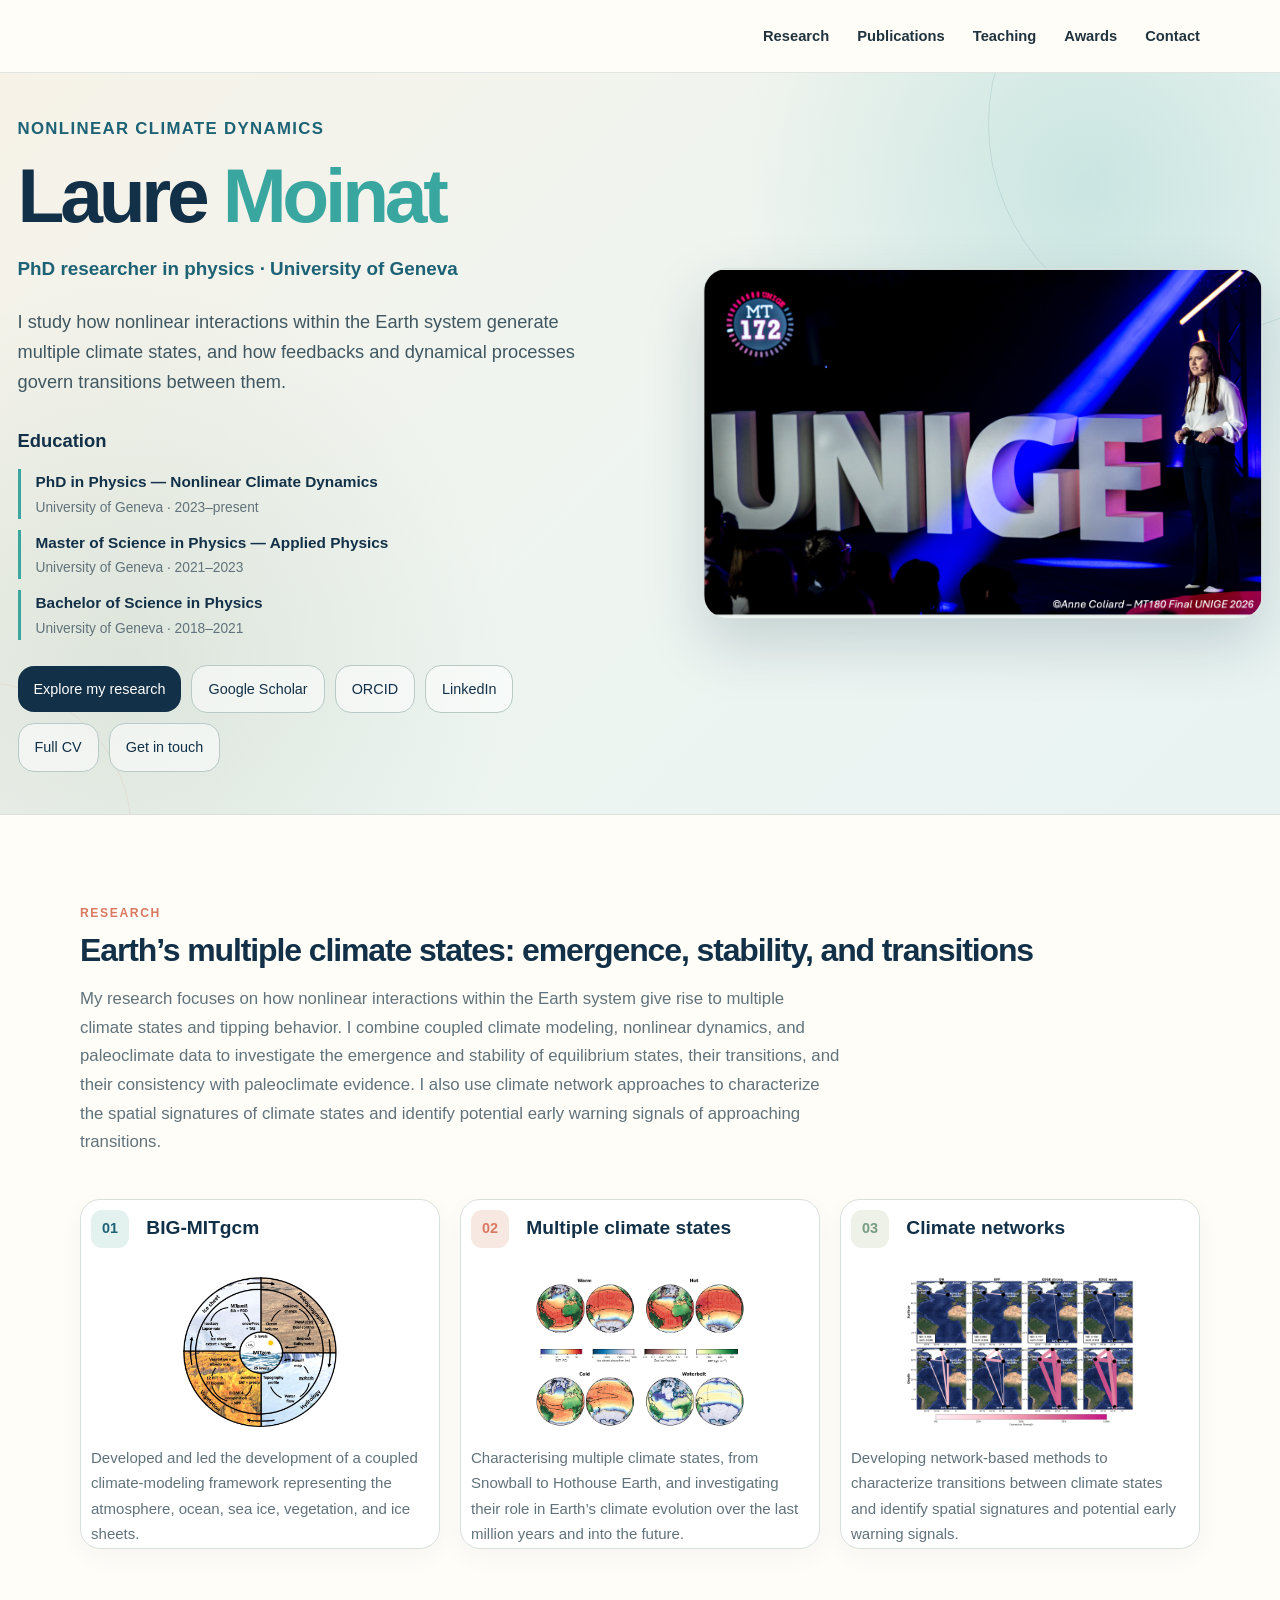
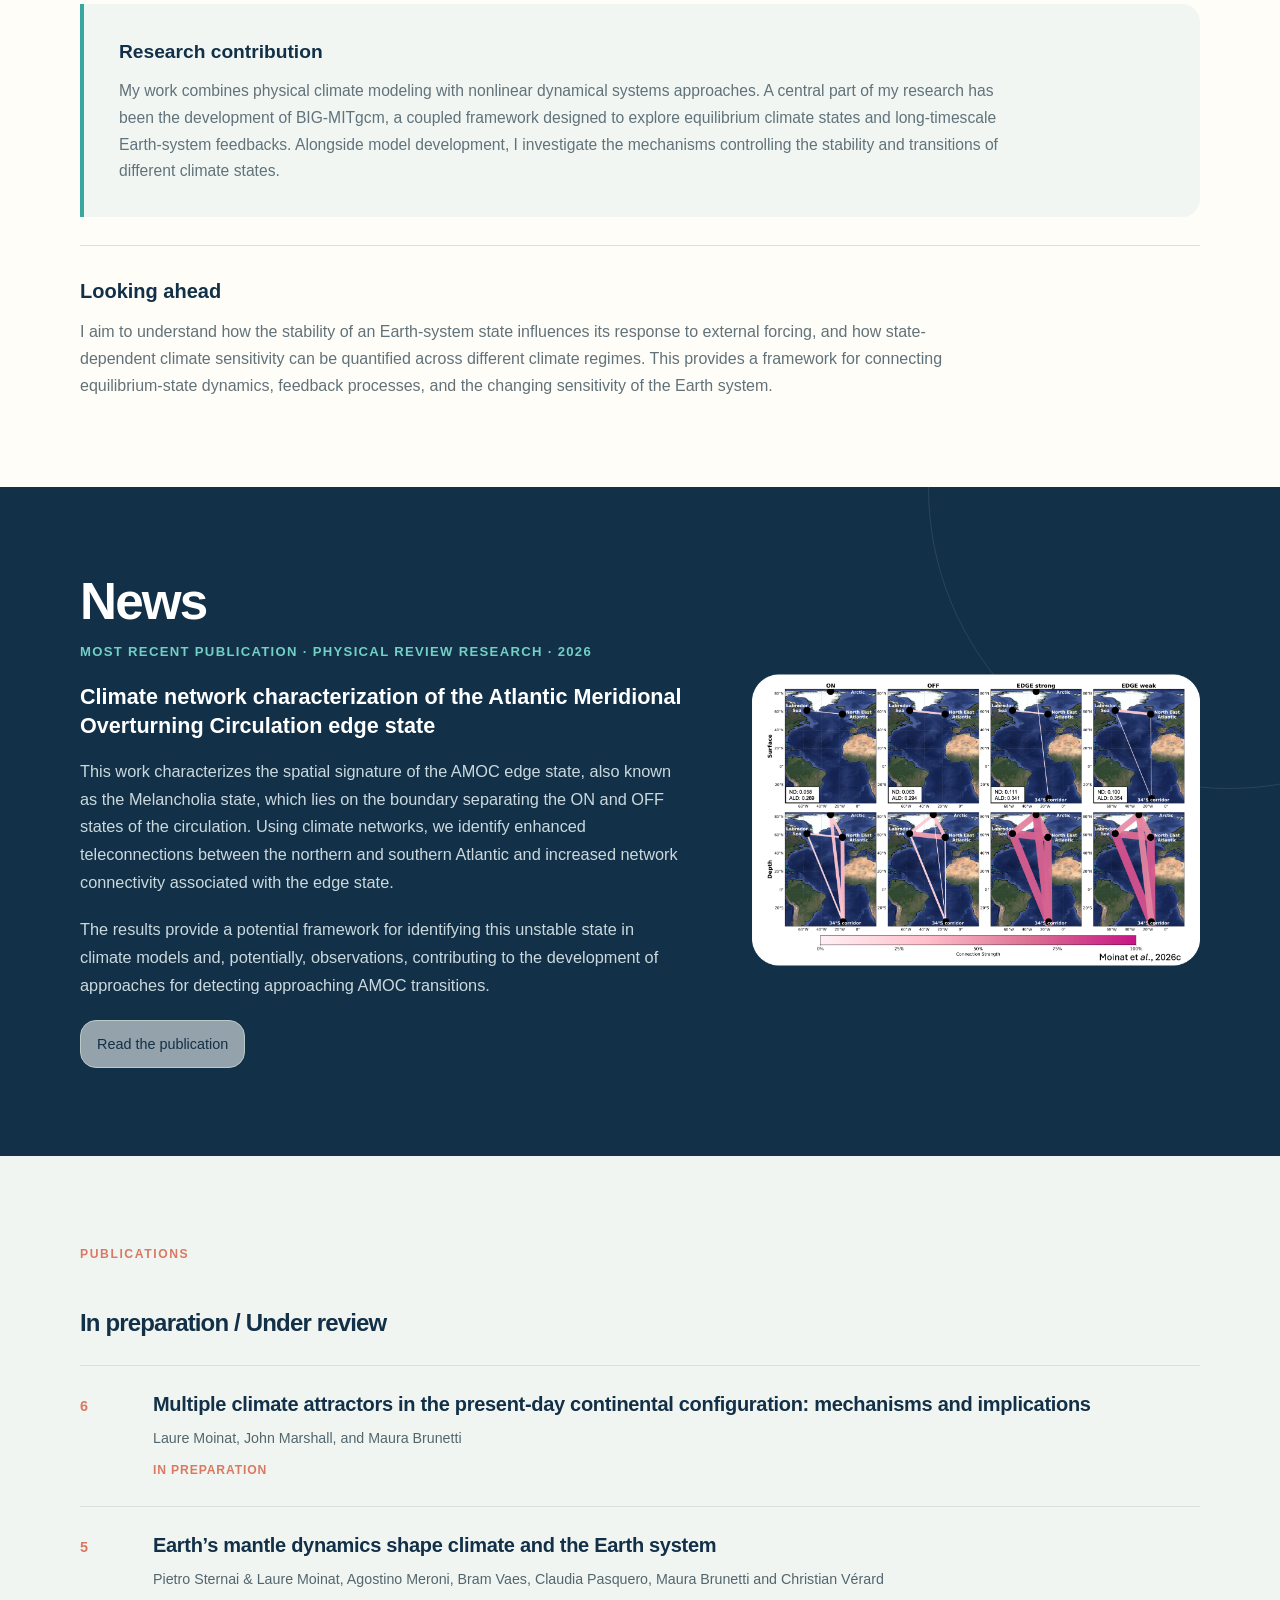
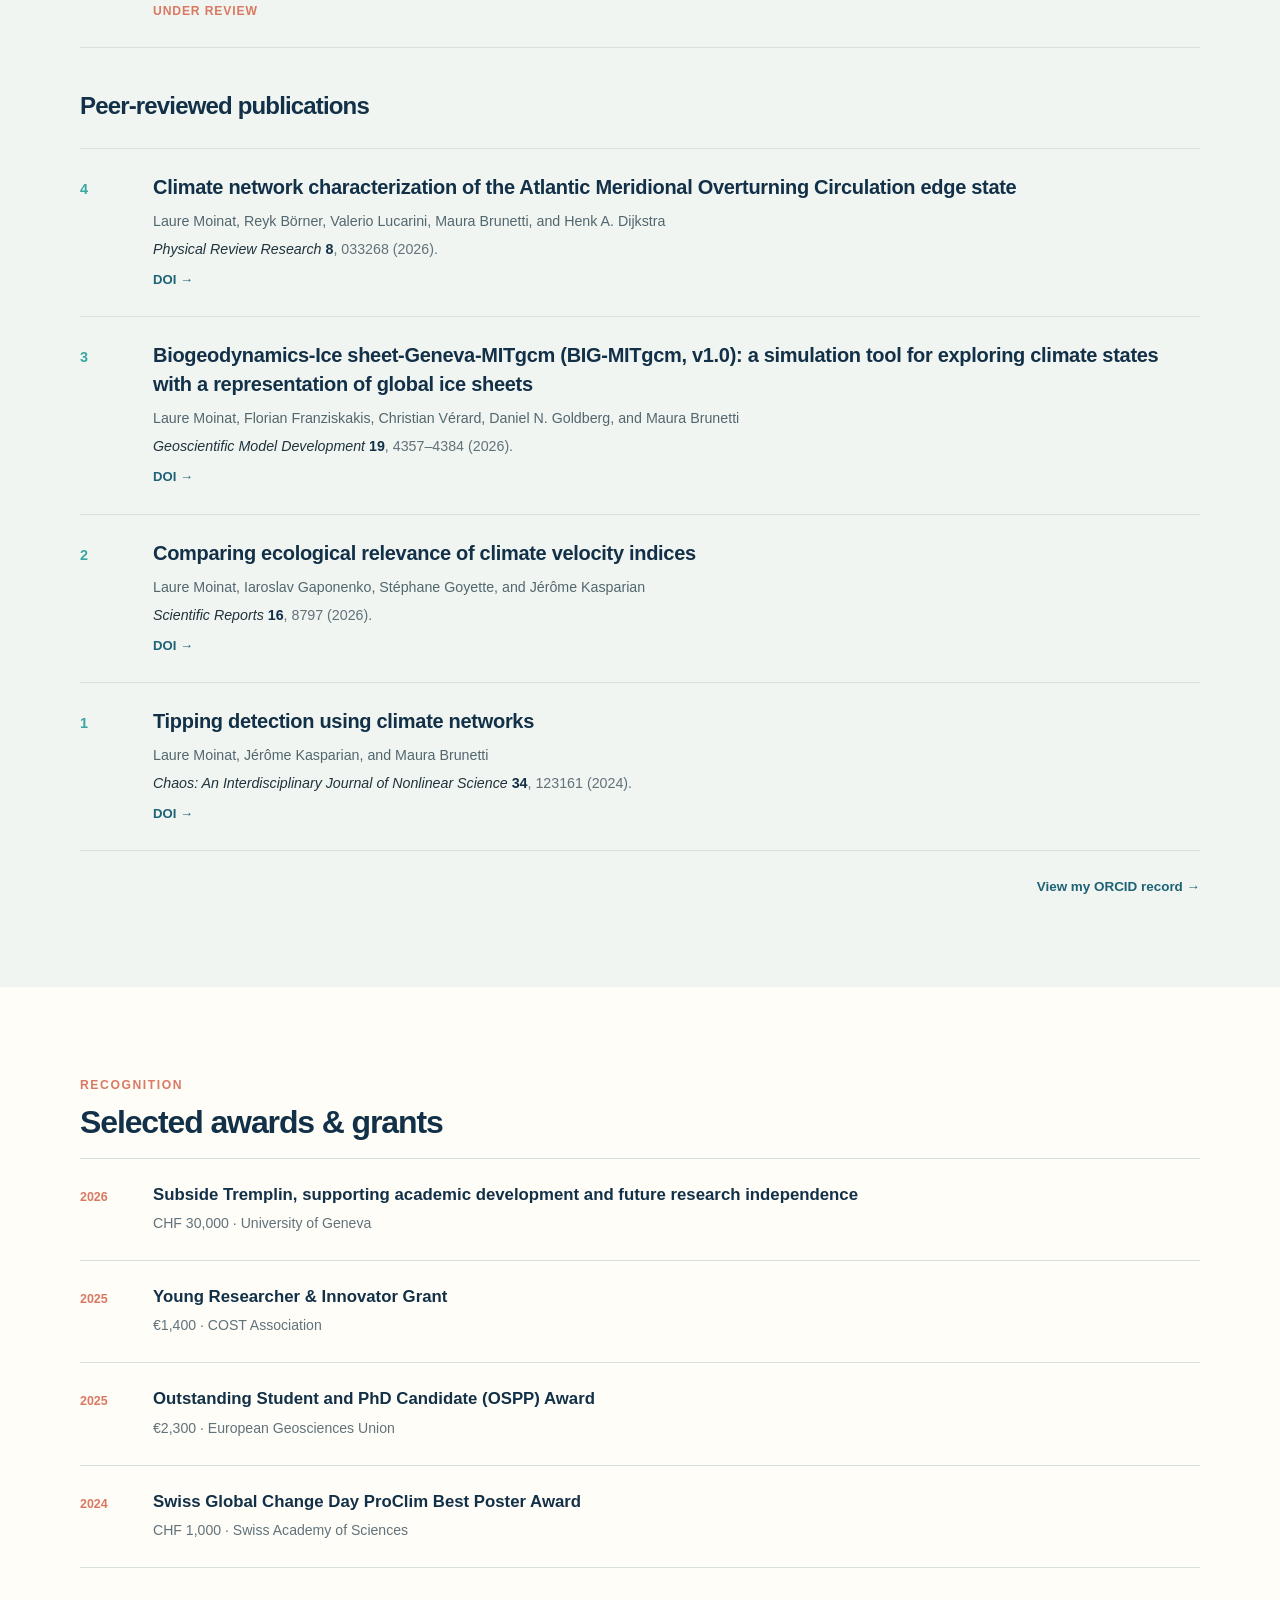
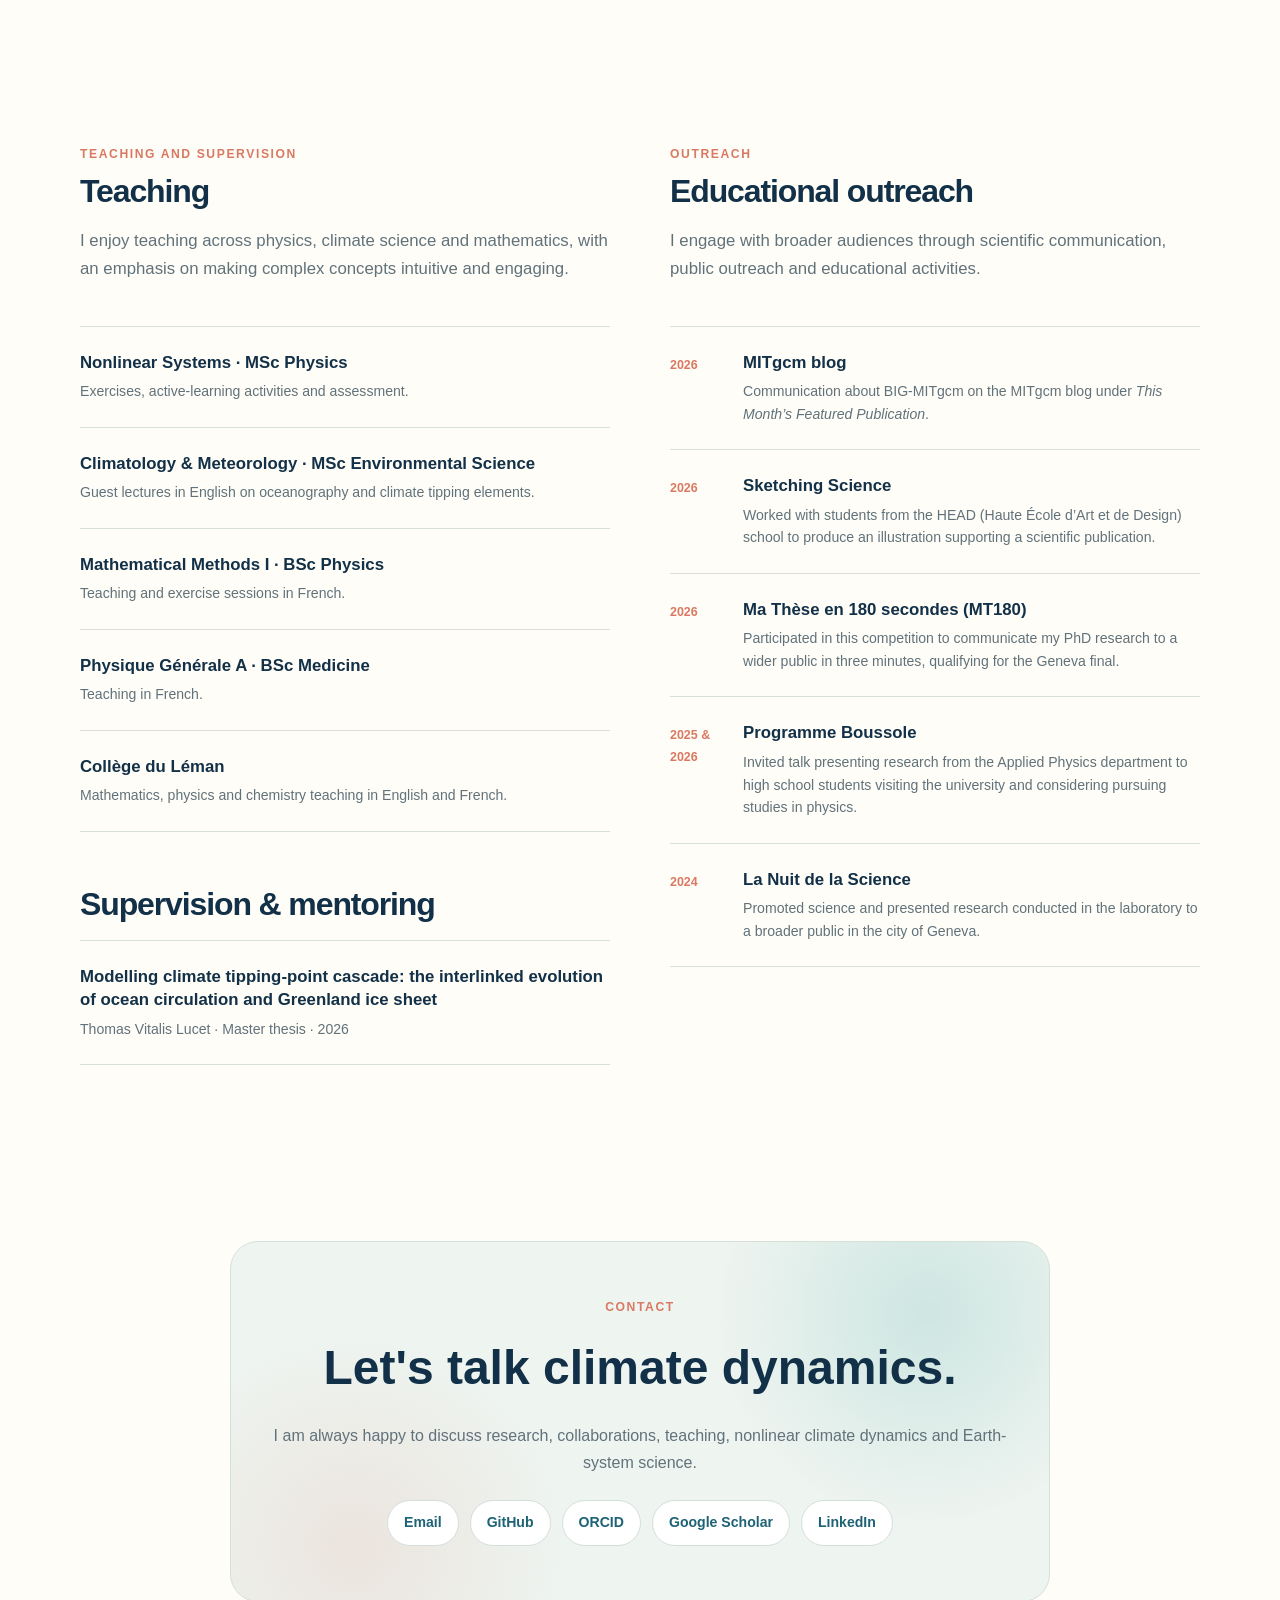
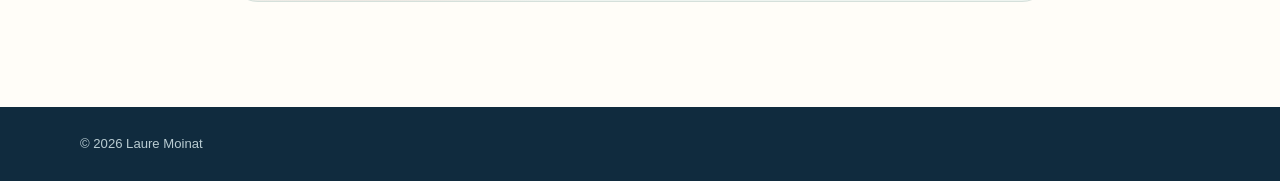
==== commit 7339d0ab: "Update index.html" ====
--- a/index.html
+++ b/index.html
@@ -1494,7 +1494,7 @@
 
           <p class="hero-lead">
             I study how nonlinear interactions within the Earth system
-            generate multiple climate states, and how feedbacks, stability
+            generate multiple climate states, and how feedbacks
             and dynamical processes govern transitions between them.
           </p>
 
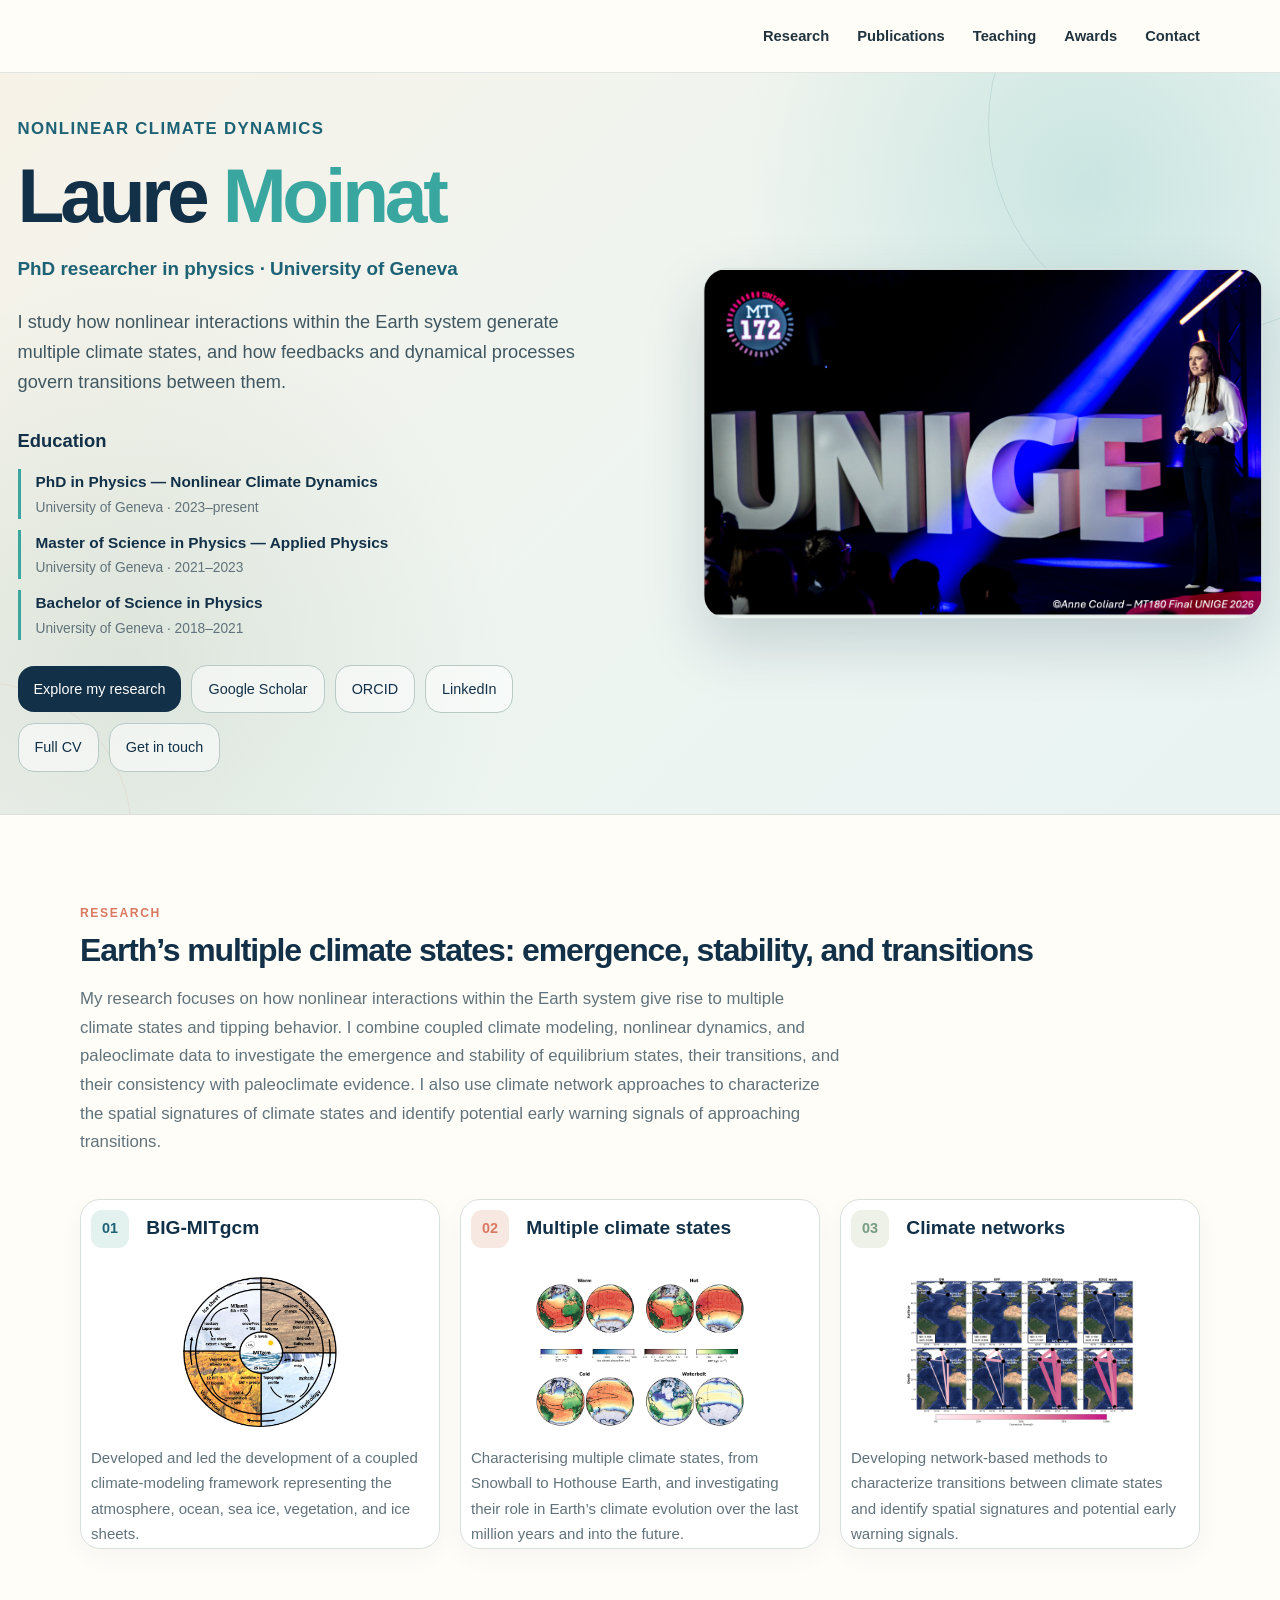
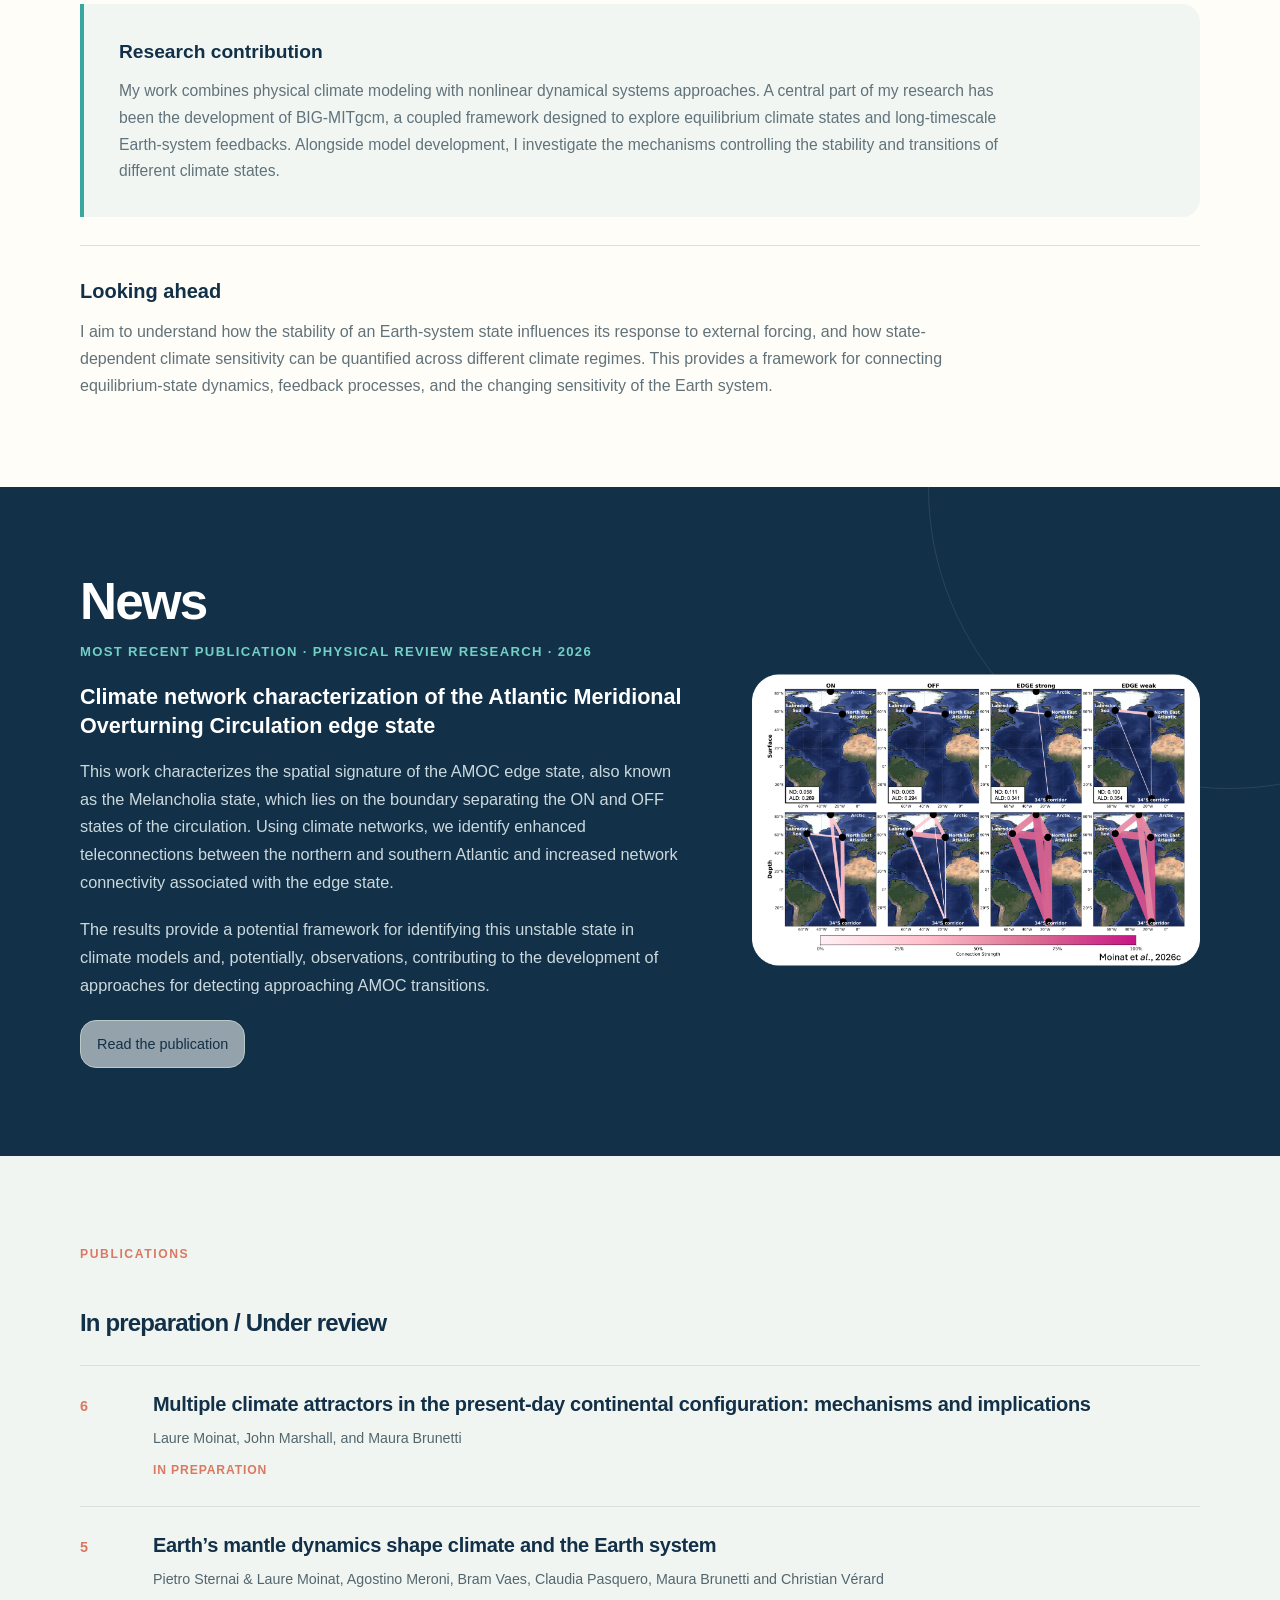
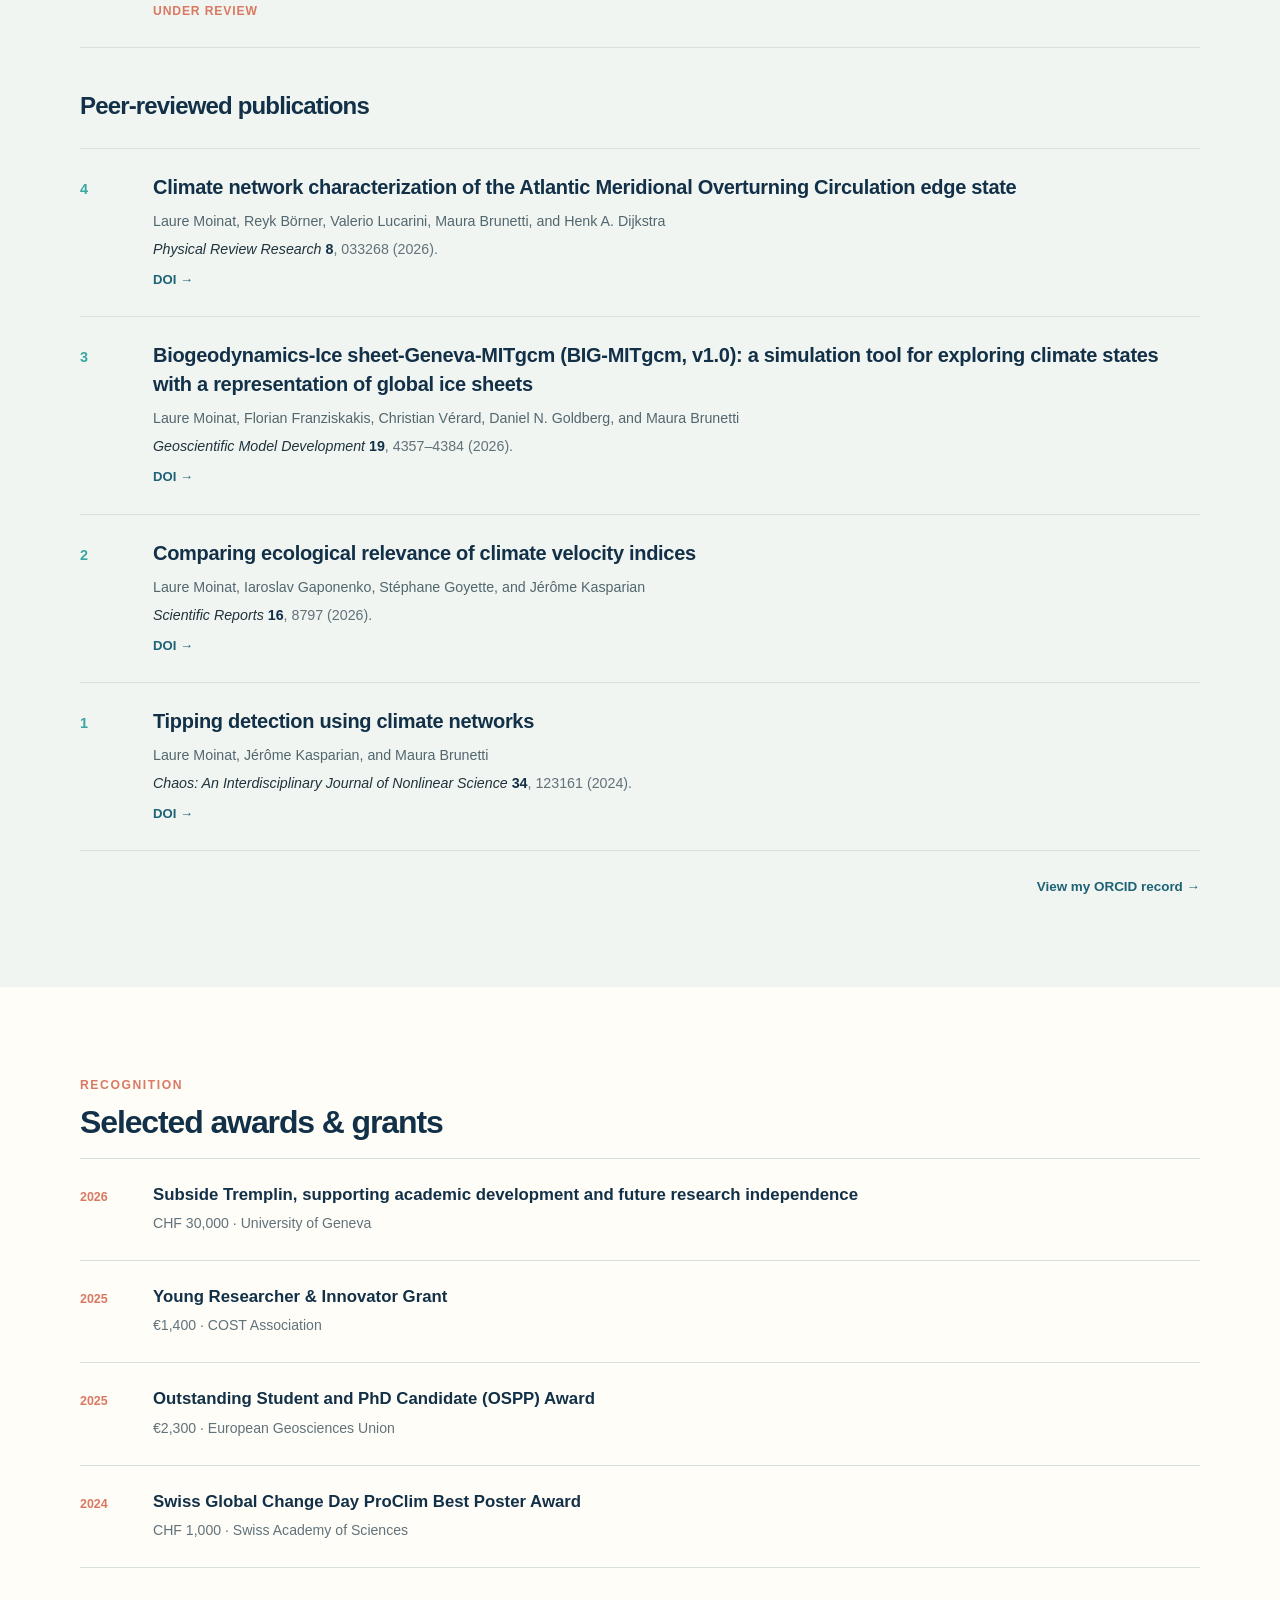
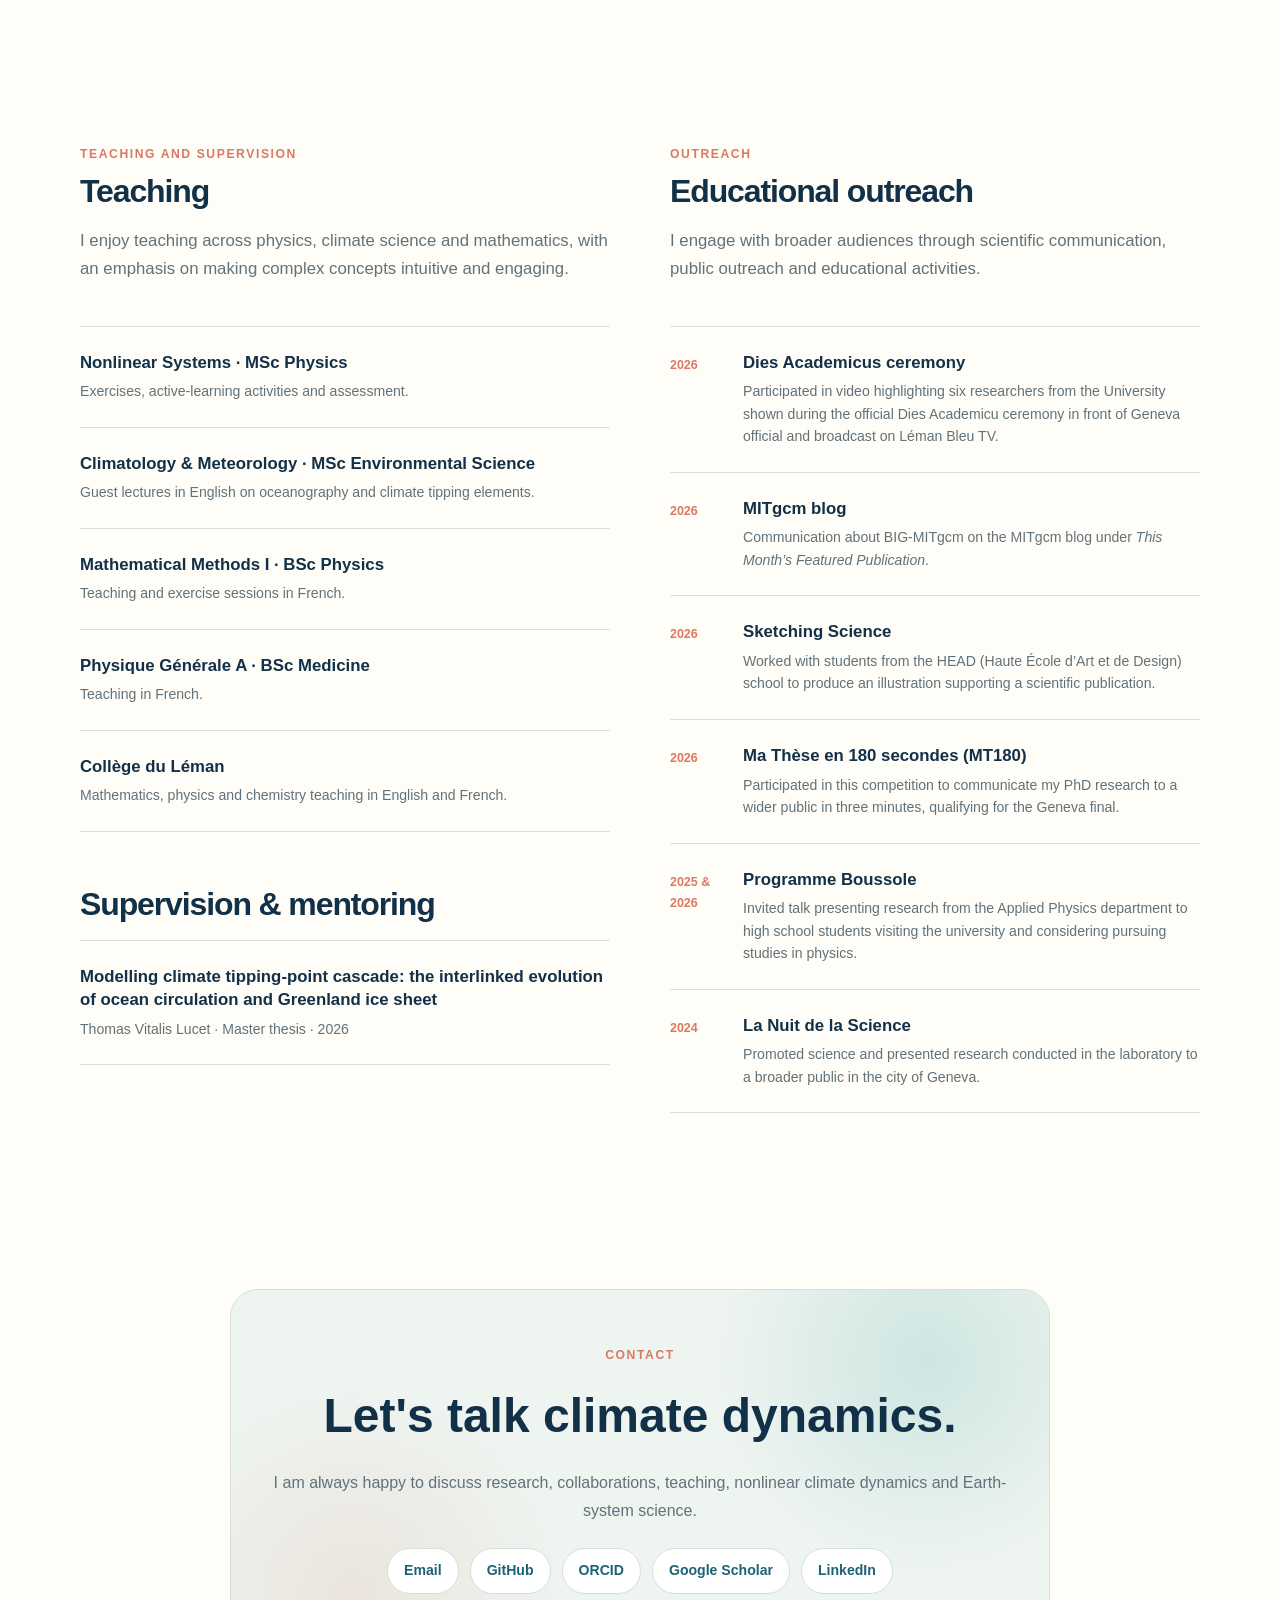
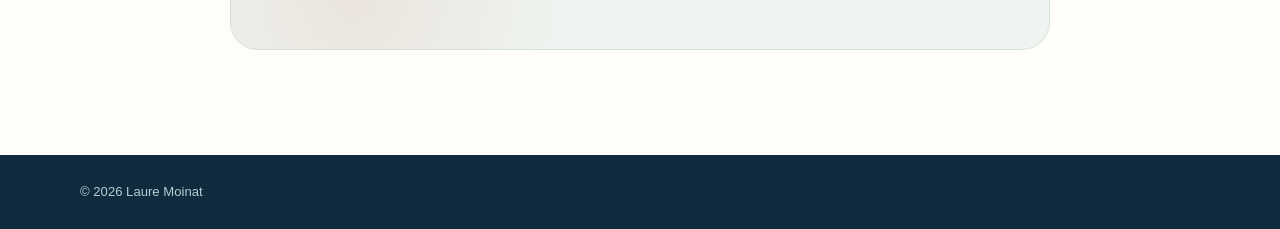
==== commit 8f9ea625: "Update index.html" ====
--- a/index.html
+++ b/index.html
@@ -2376,6 +2376,34 @@
 
         <div class="outreach-list">
 
+          <!-- MITgcm blog -->
+
+          <a
+            href="https://www.youtube.com/watch?v=phyuT5-U0HU&t=237s"
+            target="_blank"
+            rel="noopener noreferrer"
+            class="outreach-item"
+          >
+
+            <div class="outreach-year">
+              2026
+            </div>
+
+            <div>
+
+              <h3>
+                Dies Academicus ceremony
+              </h3>
+
+              <p>
+                Participated in video highlighting six researchers from the University
+                shown during the official Dies Academicu ceremony in front of Geneva official and broadcast
+                on Léman Bleu TV.
+              </p>
+
+            </div>
+
+          </a>
 
           <!-- MITgcm blog -->
 
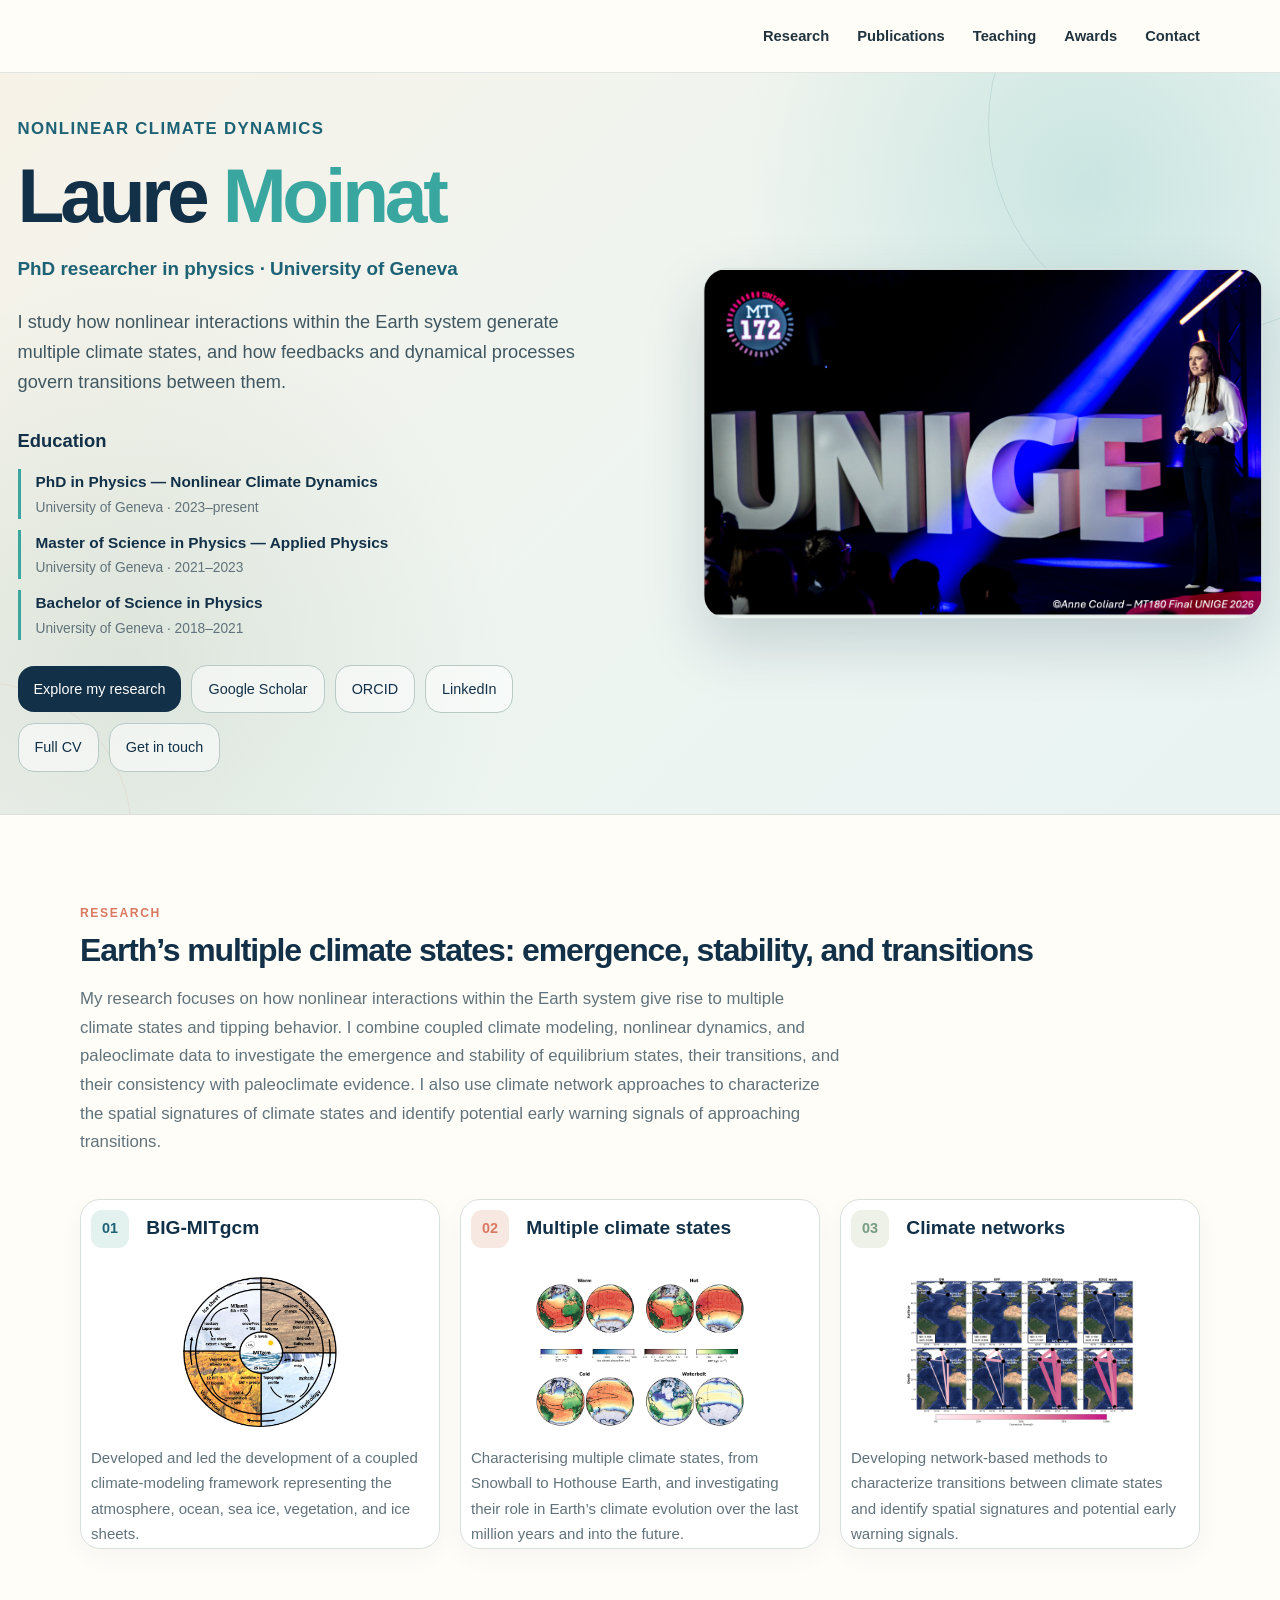
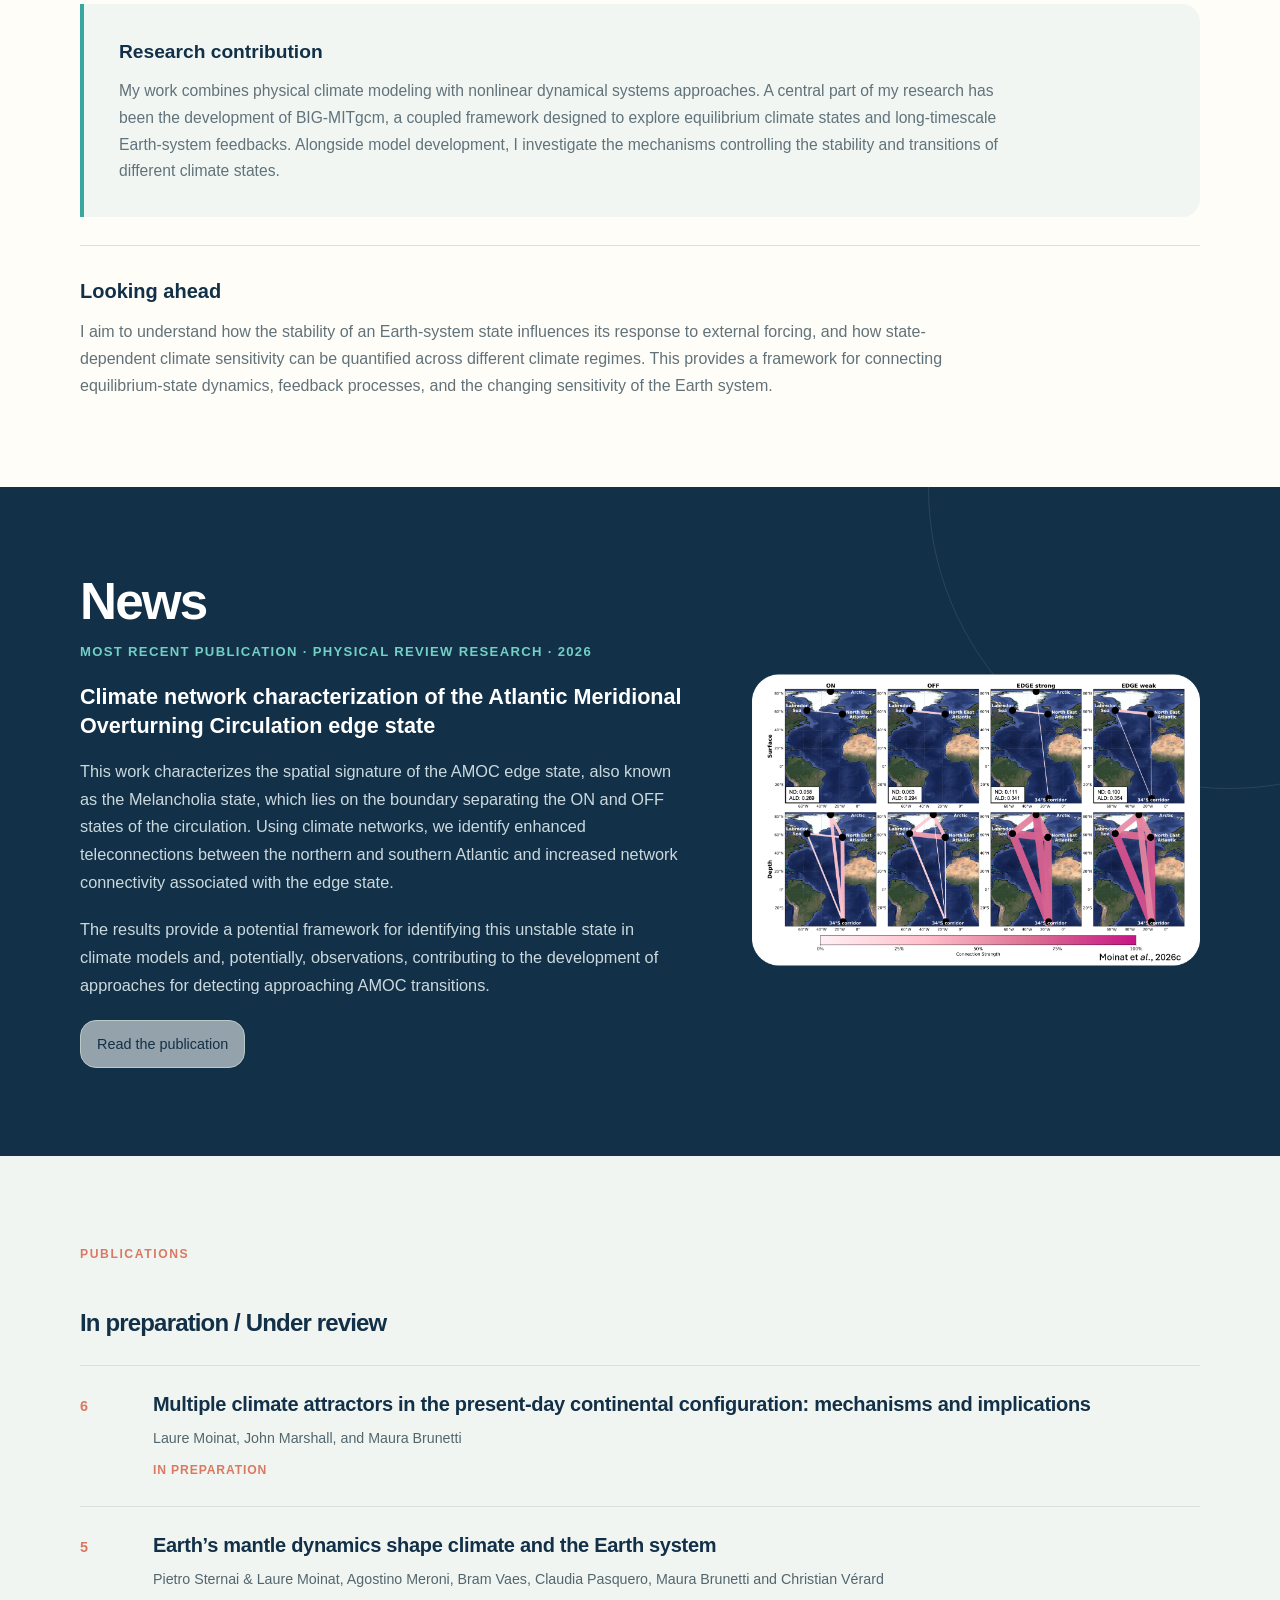
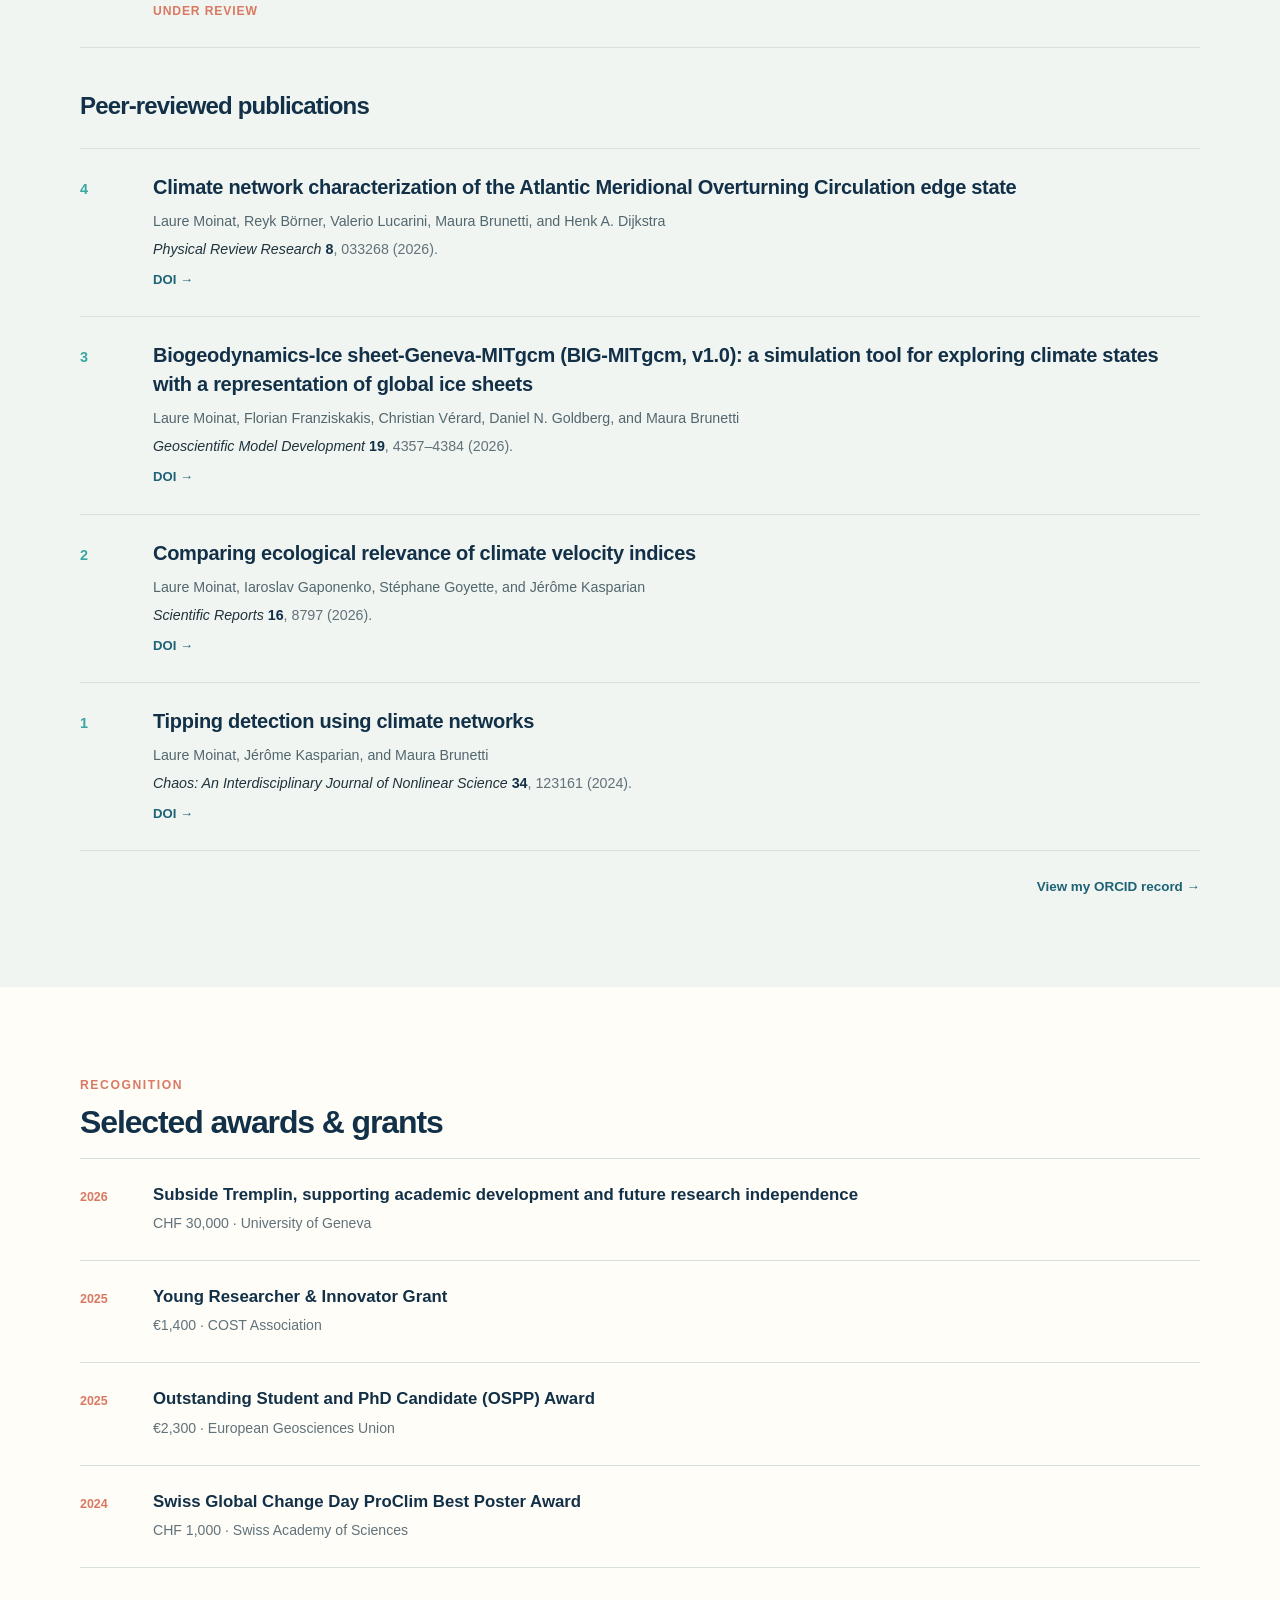
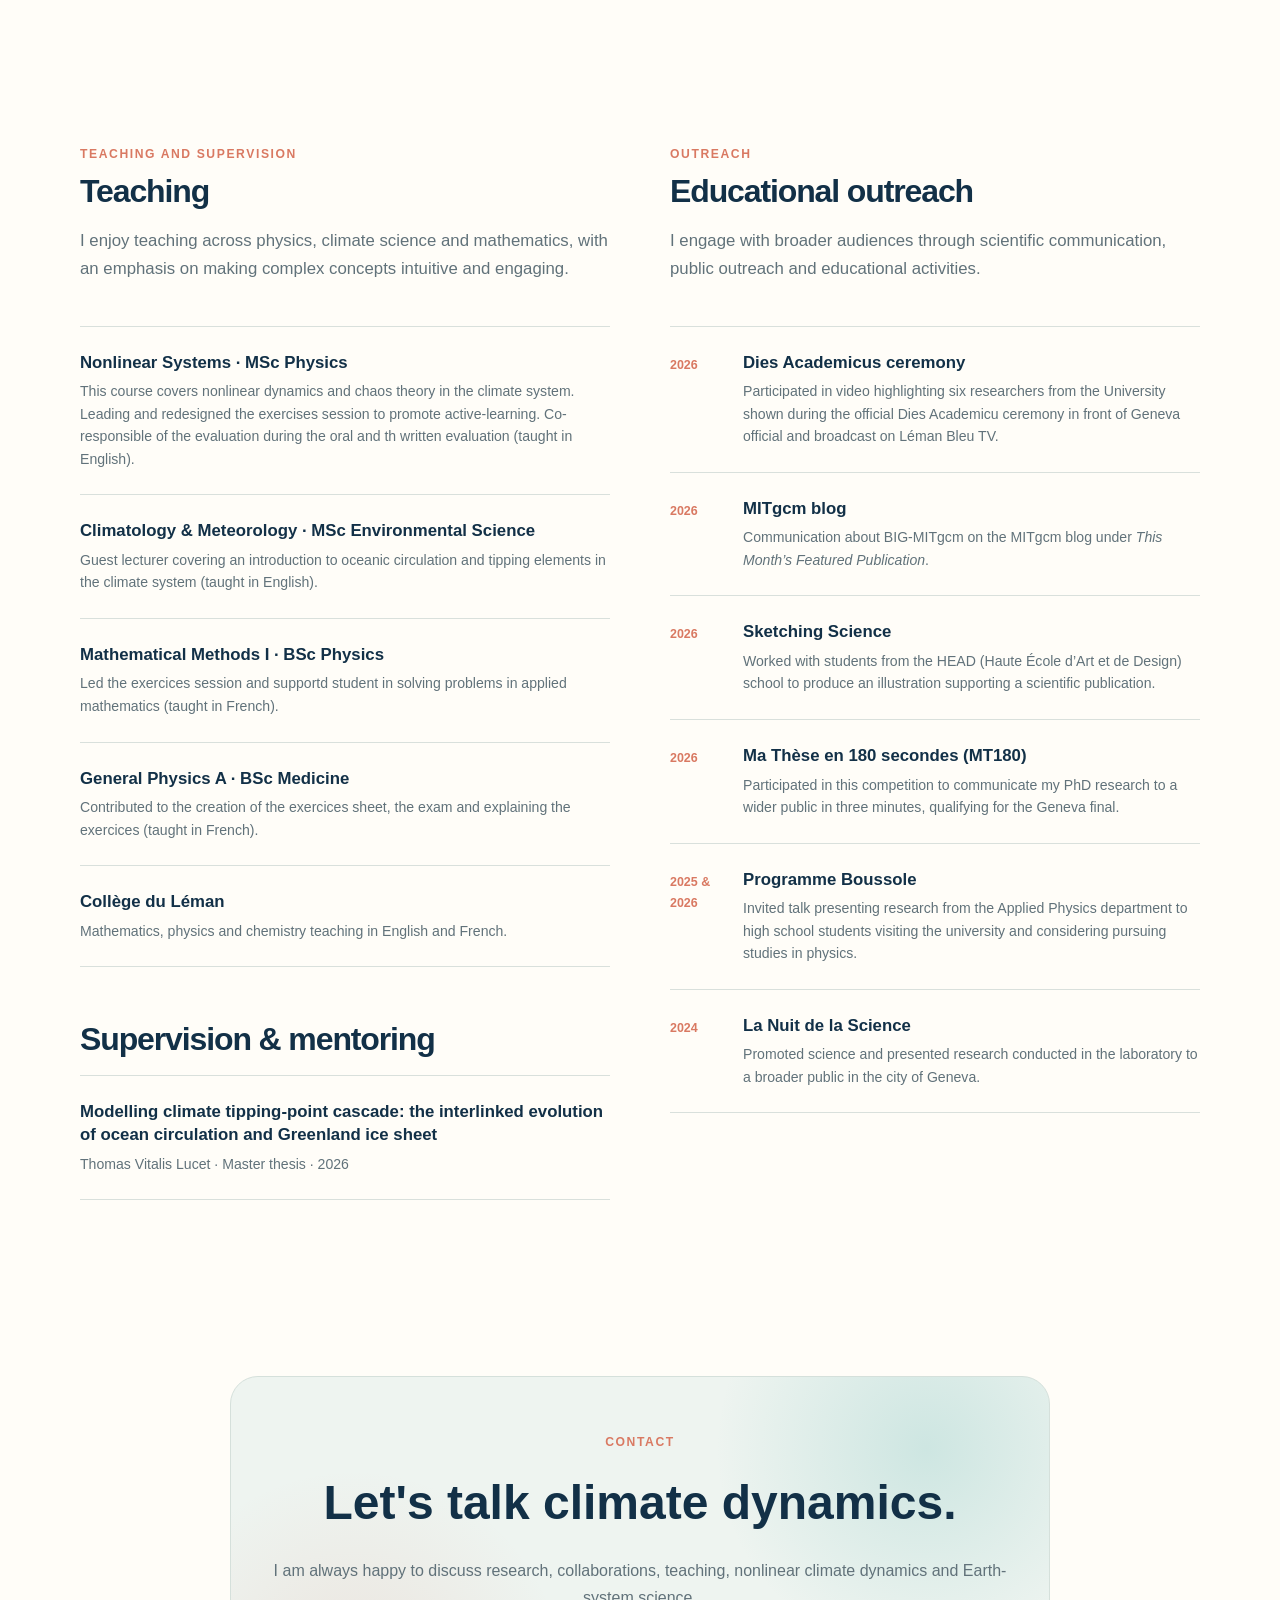
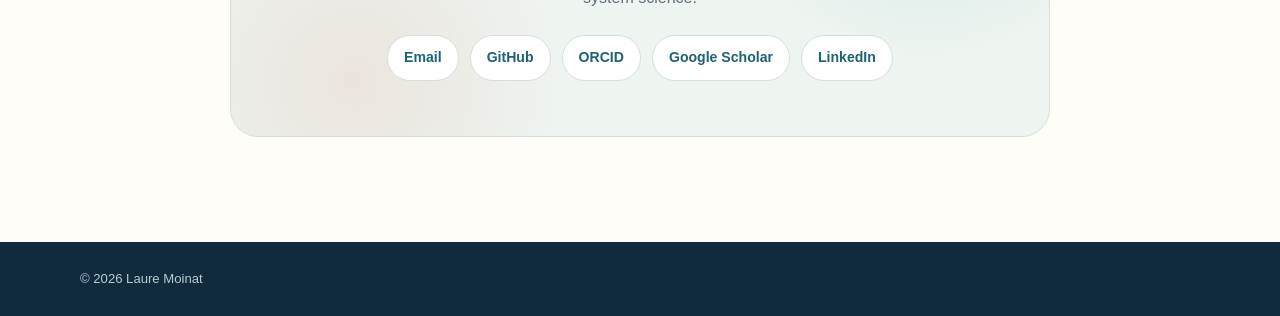
==== commit f96eb85b: "Update index.html" ====
--- a/index.html
+++ b/index.html
@@ -2257,7 +2257,10 @@
             </h3>
 
             <p>
-              Exercises, active-learning activities and assessment.
+              This course covers nonlinear dynamics and chaos theory in the climate system.
+              Leading and redesigned the exercises session to promote active-learning. 
+              Co-responsible of the evaluation during the oral and th 
+              written evaluation (taught in English).
             </p>
 
           </div>
@@ -2270,8 +2273,8 @@
             </h3>
 
             <p>
-              Guest lectures in English on oceanography and climate
-              tipping elements.
+              Guest lecturer covering an introduction to oceanic circulation and tipping elements in the climate system (taught in English).
+             
             </p>
 
           </div>
@@ -2284,7 +2287,7 @@
             </h3>
 
             <p>
-              Teaching and exercise sessions in French.
+              Led the exercices session and supportd student in solving problems in applied mathematics (taught in French).
             </p>
 
           </div>
@@ -2293,11 +2296,11 @@
           <div class="teaching-item">
 
             <h3>
-              Physique Générale A · BSc Medicine
+              General Physics A · BSc Medicine
             </h3>
 
             <p>
-              Teaching in French.
+              Contributed to the creation of the exercices sheet, the exam and explaining the exercices (taught in French).
             </p>
 
           </div>
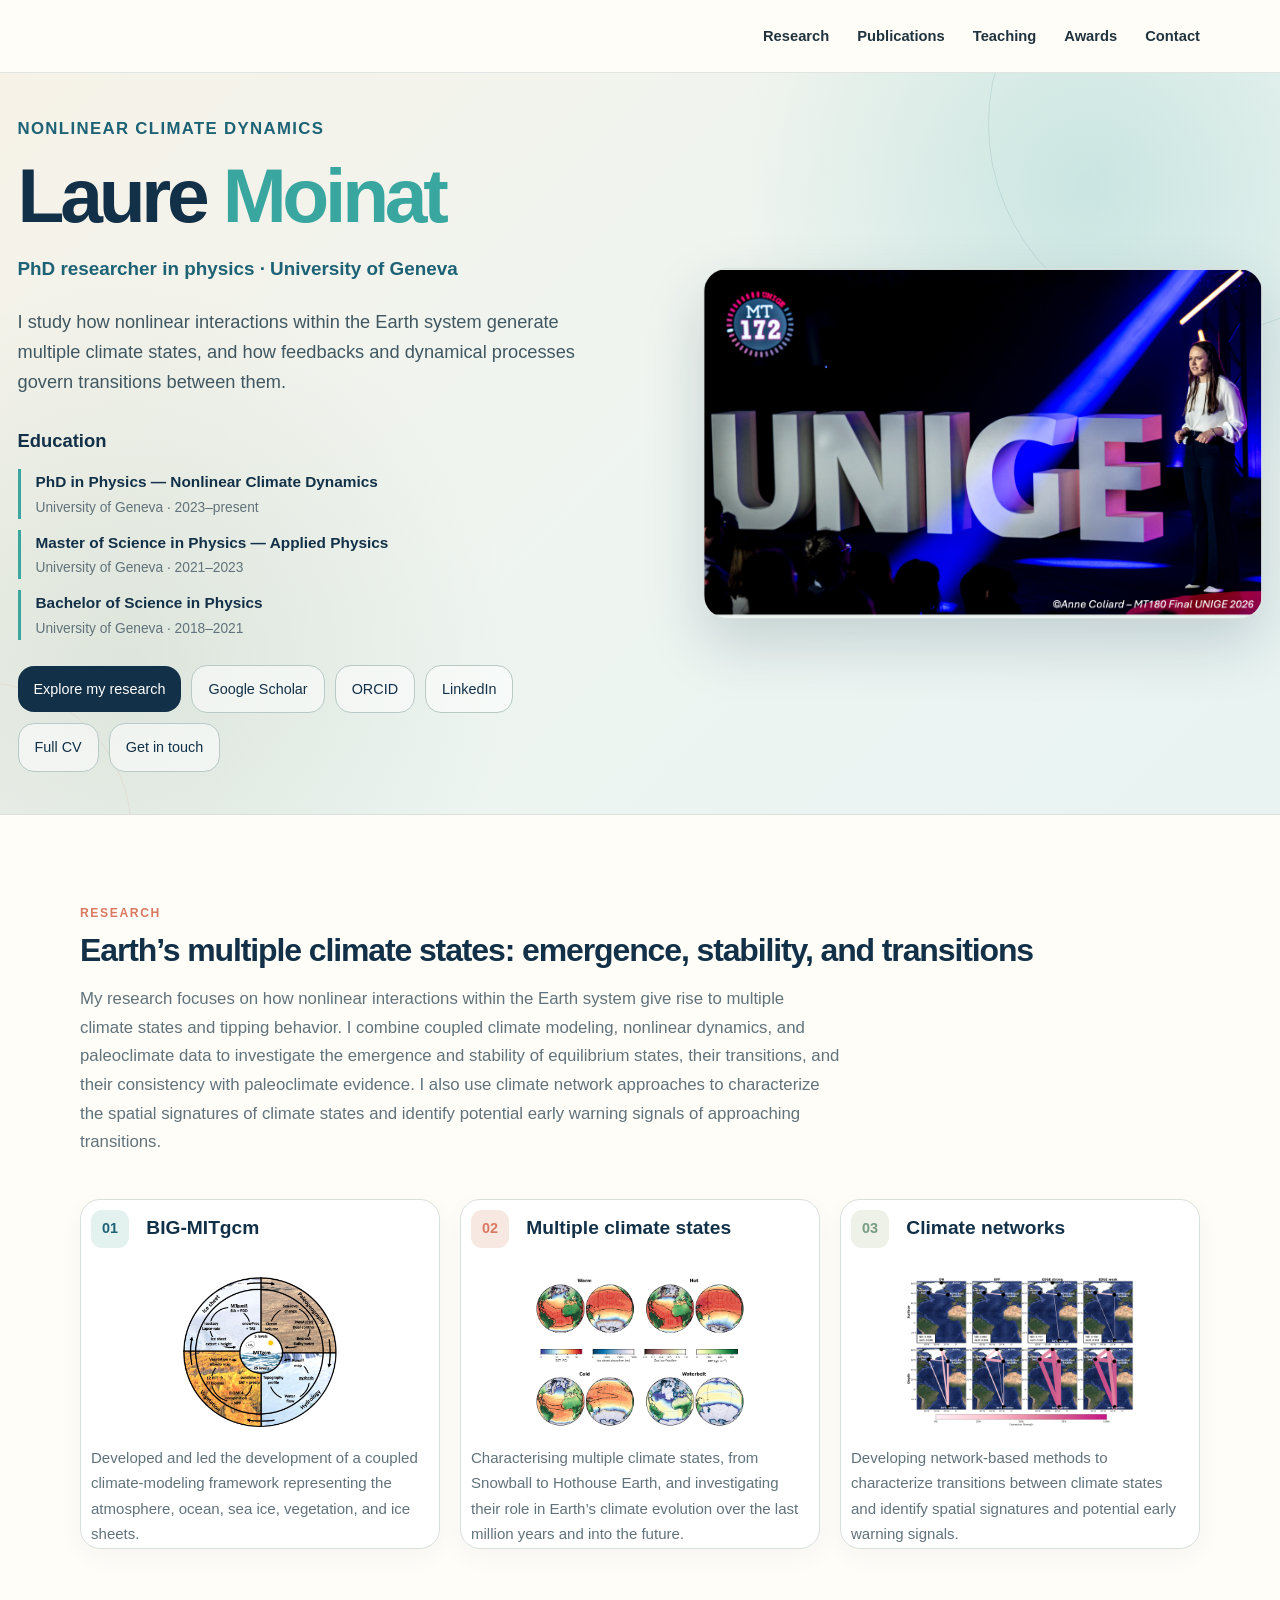
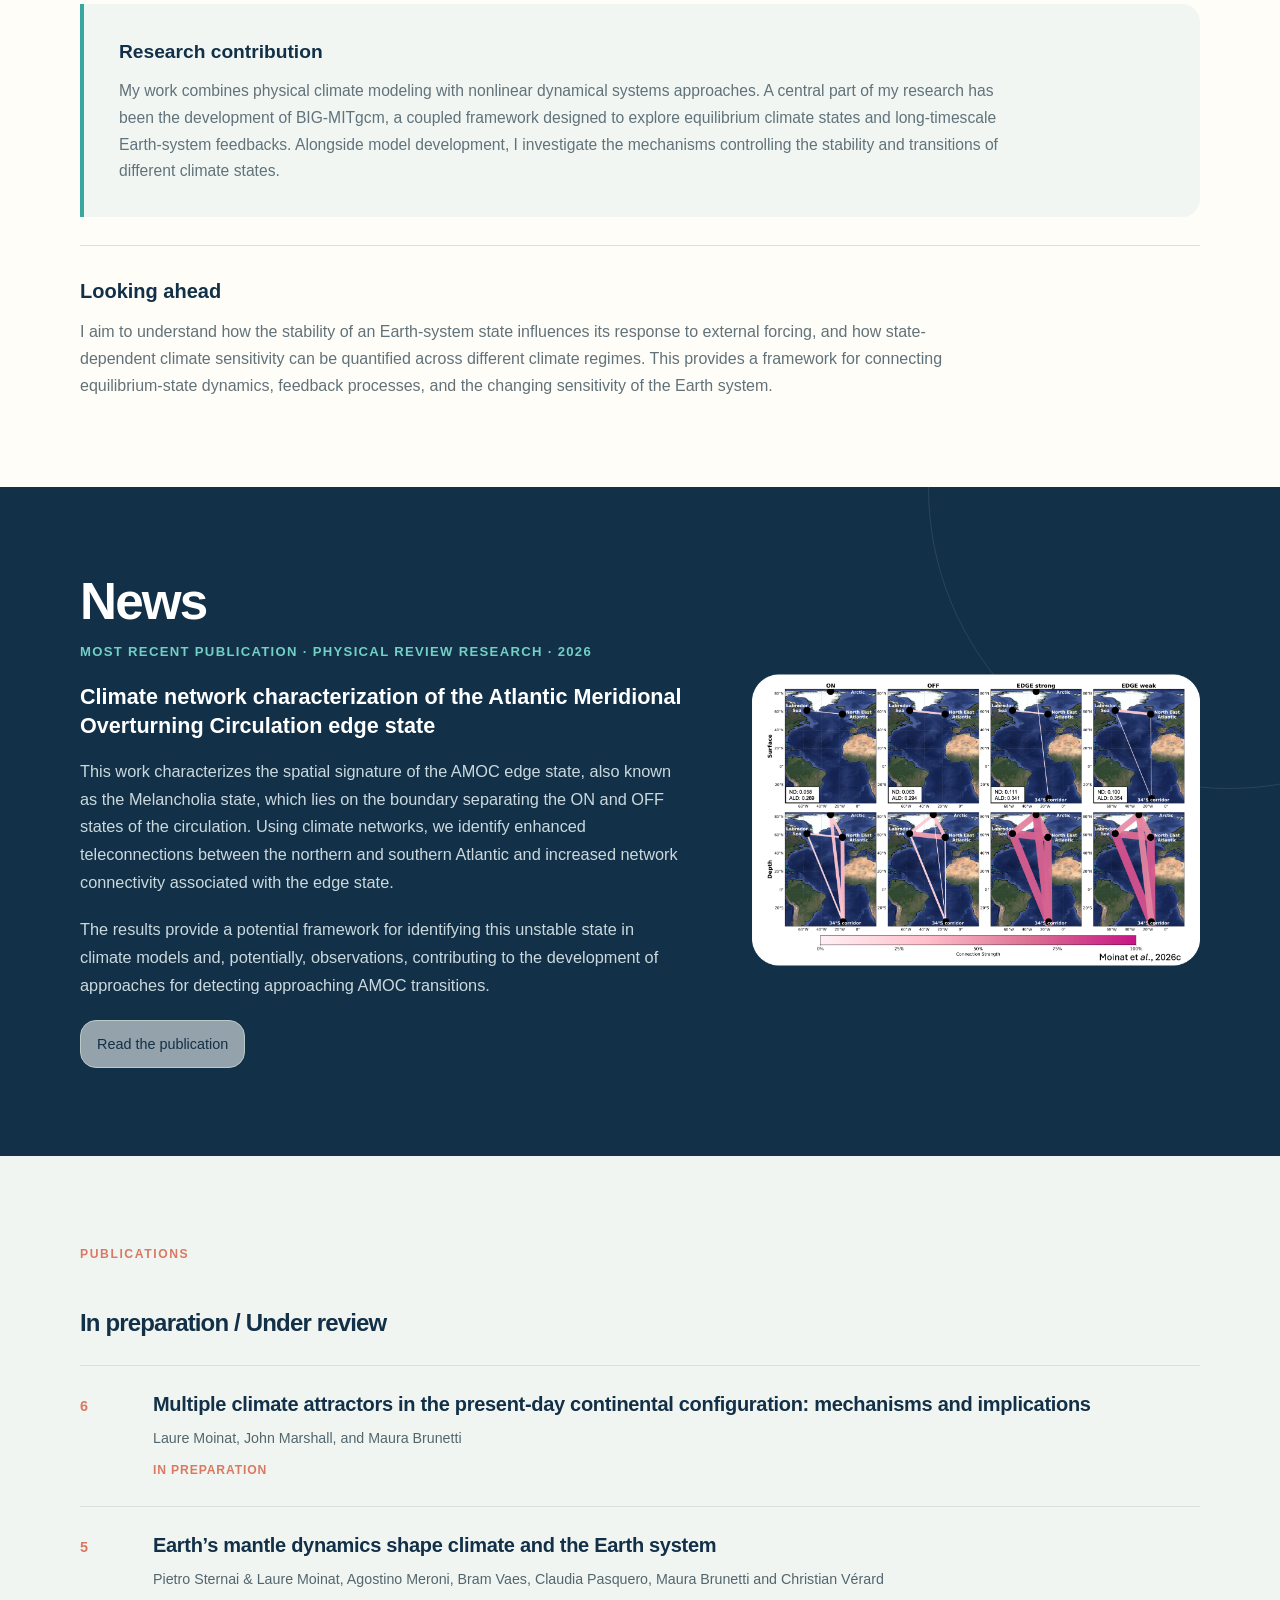
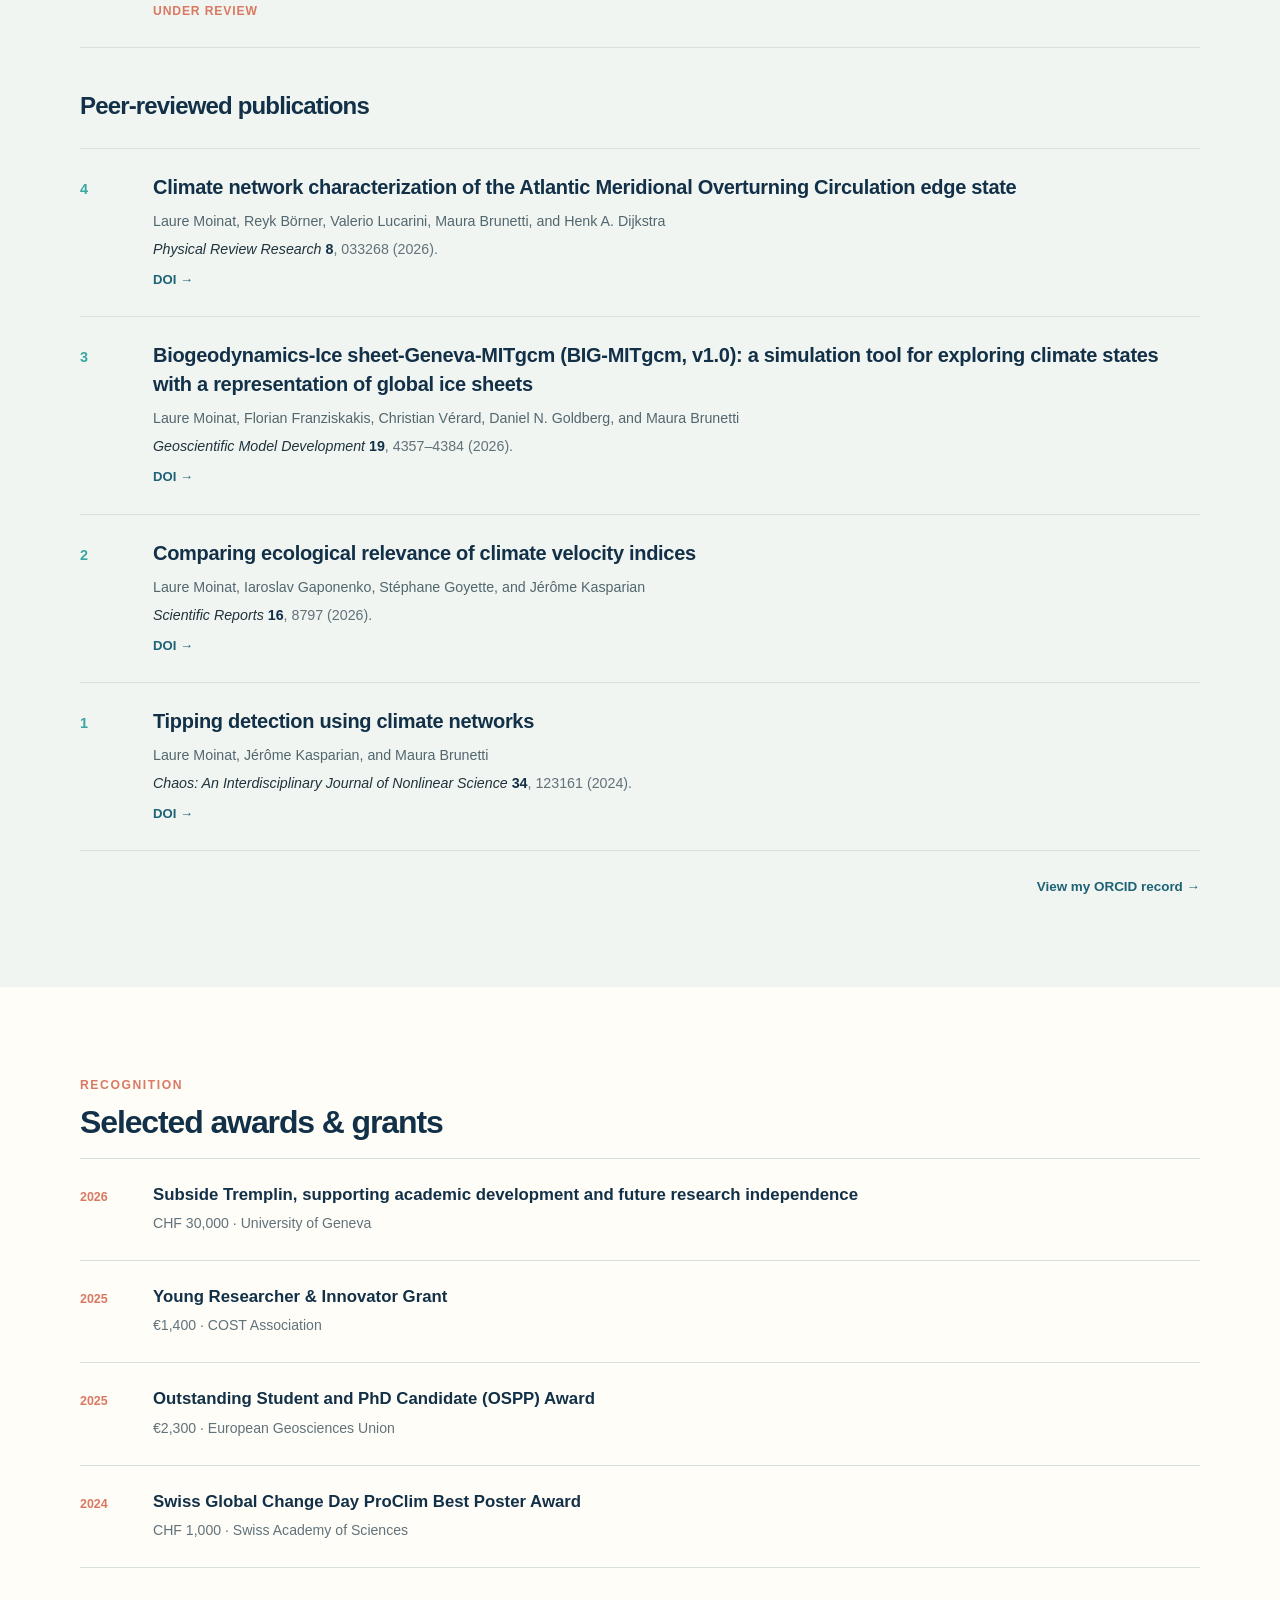
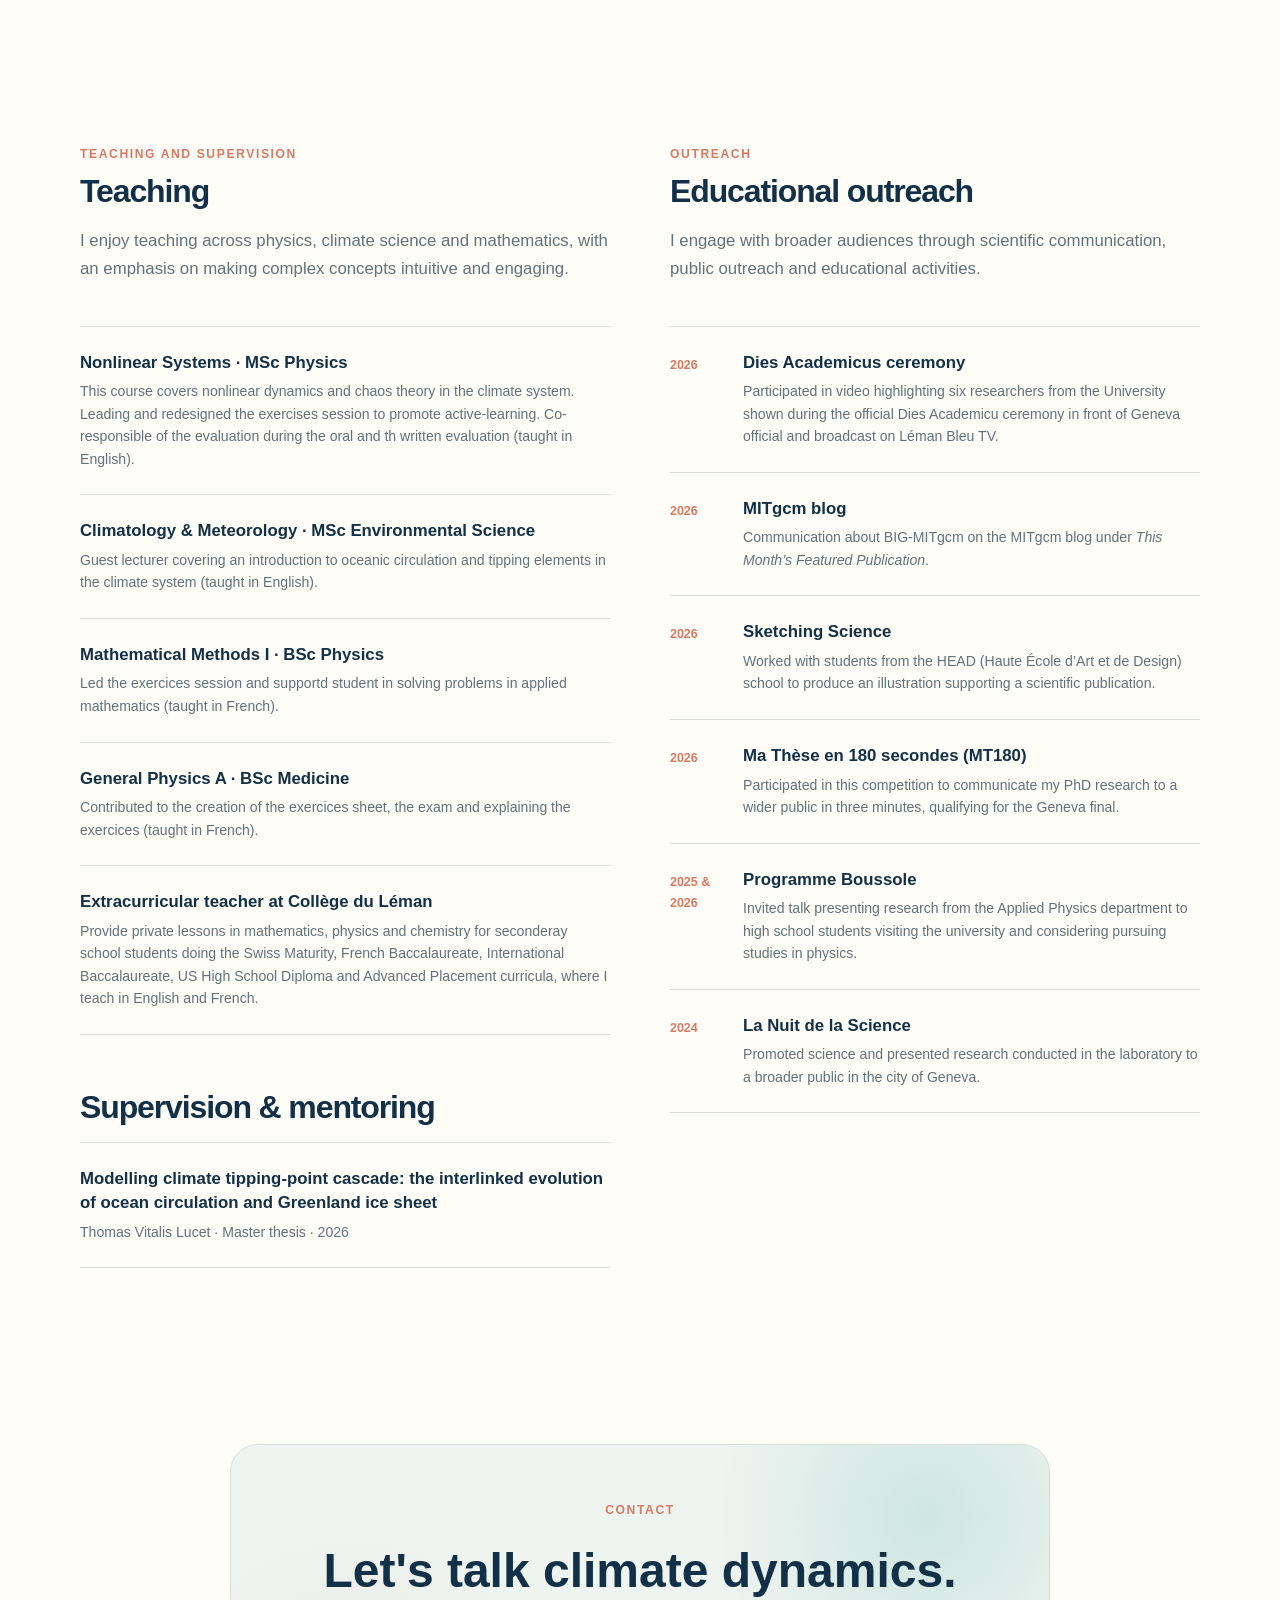
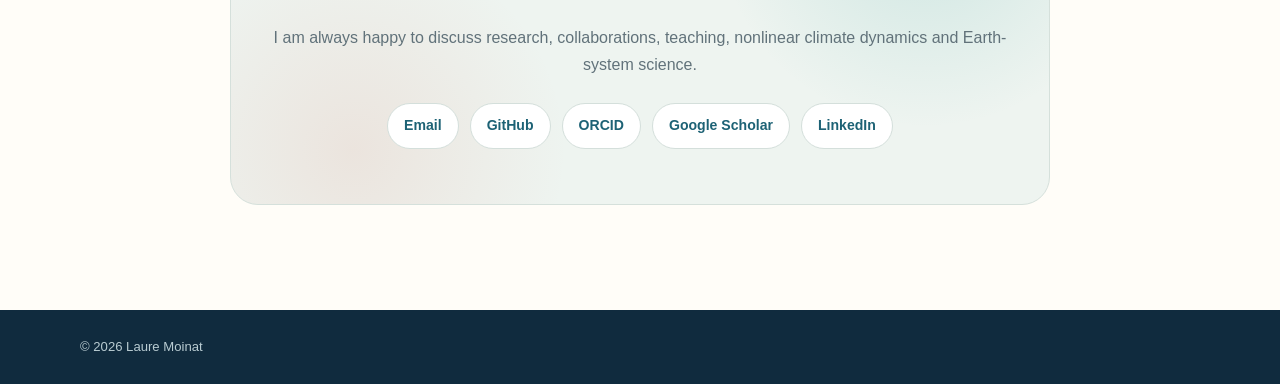
==== commit 66dd6fb1: "Update index.html" ====
--- a/index.html
+++ b/index.html
@@ -2309,12 +2309,13 @@
           <div class="teaching-item">
 
             <h3>
-              Collège du Léman
+              Extracurricular teacher at Collège du Léman
             </h3>
 
             <p>
-              Mathematics, physics and chemistry teaching in English
-              and French.
+              Provide private lessons in mathematics, physics and chemistry for seconderay school students 
+              doing the Swiss Maturity, French Baccalaureate, International Baccalaureate, US High School Diploma and Advanced Placement
+              curricula, where I teach in English and French.
             </p>
 
           </div>
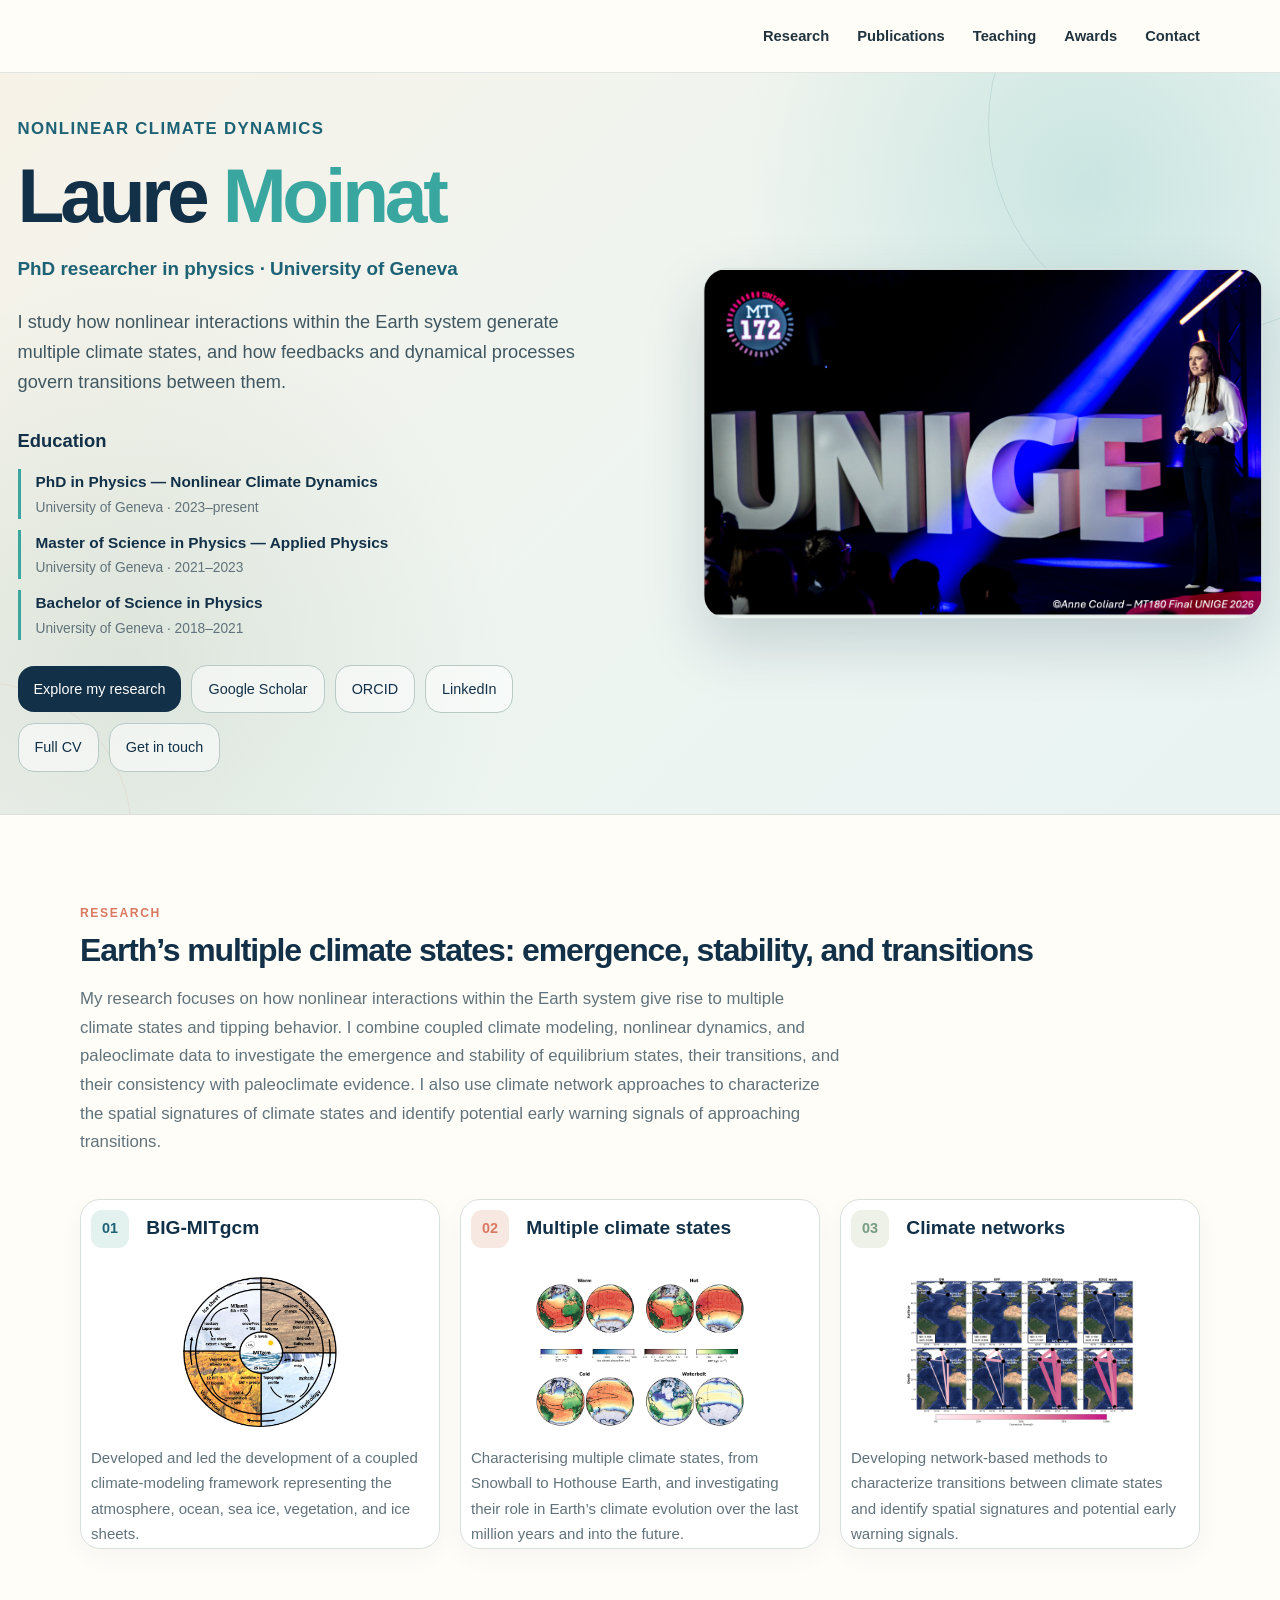
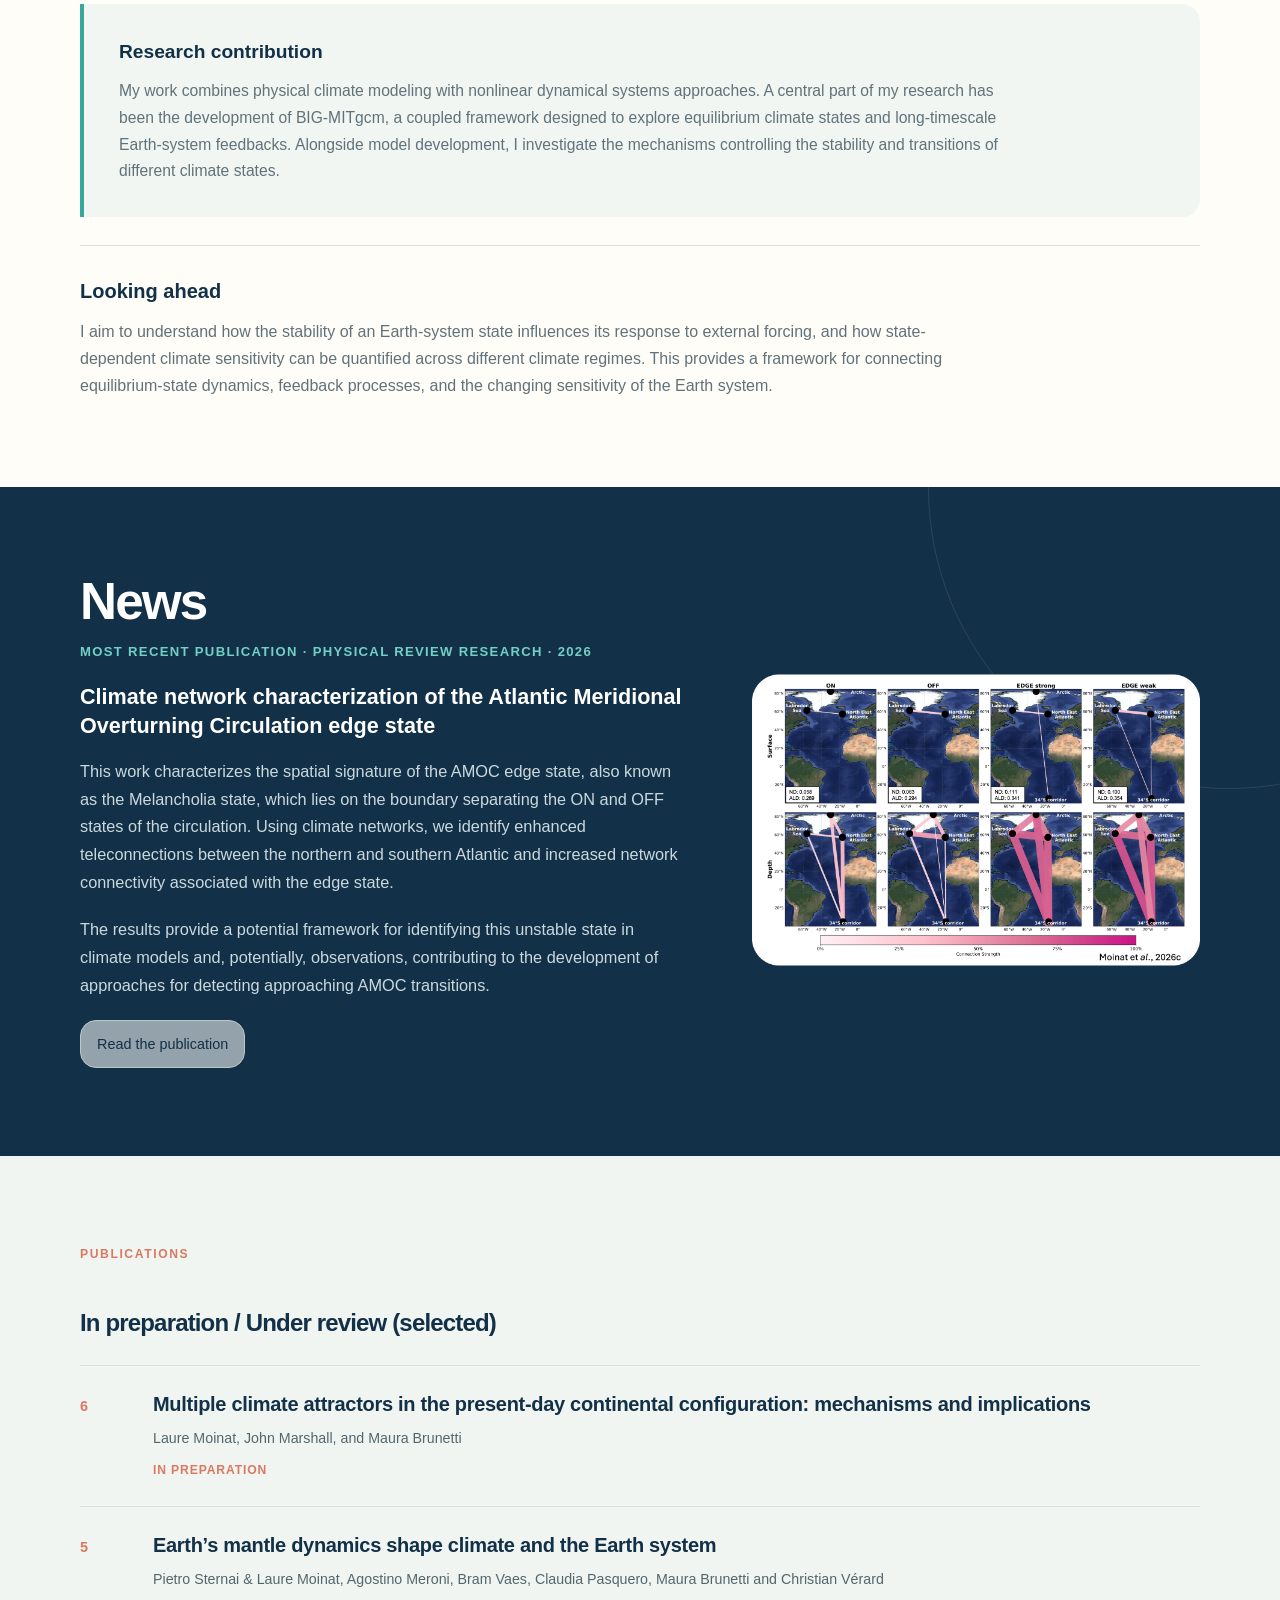
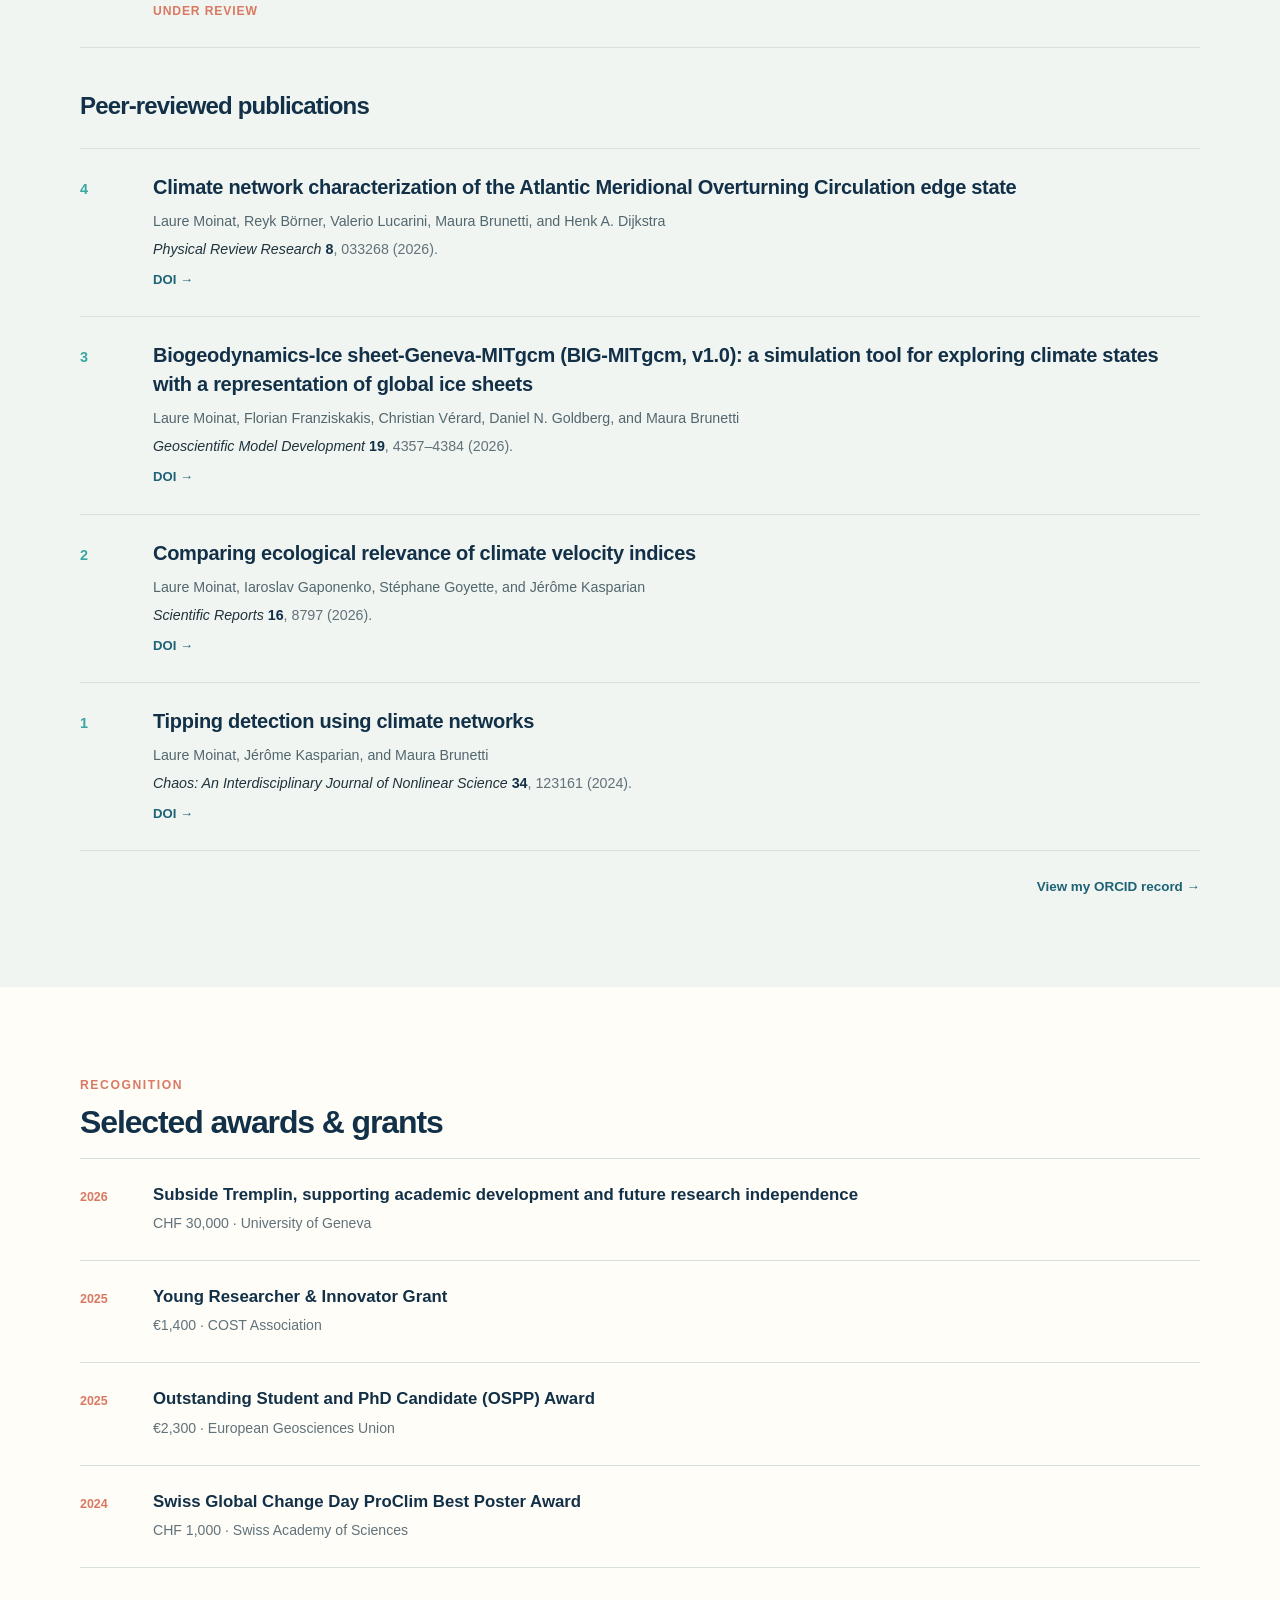
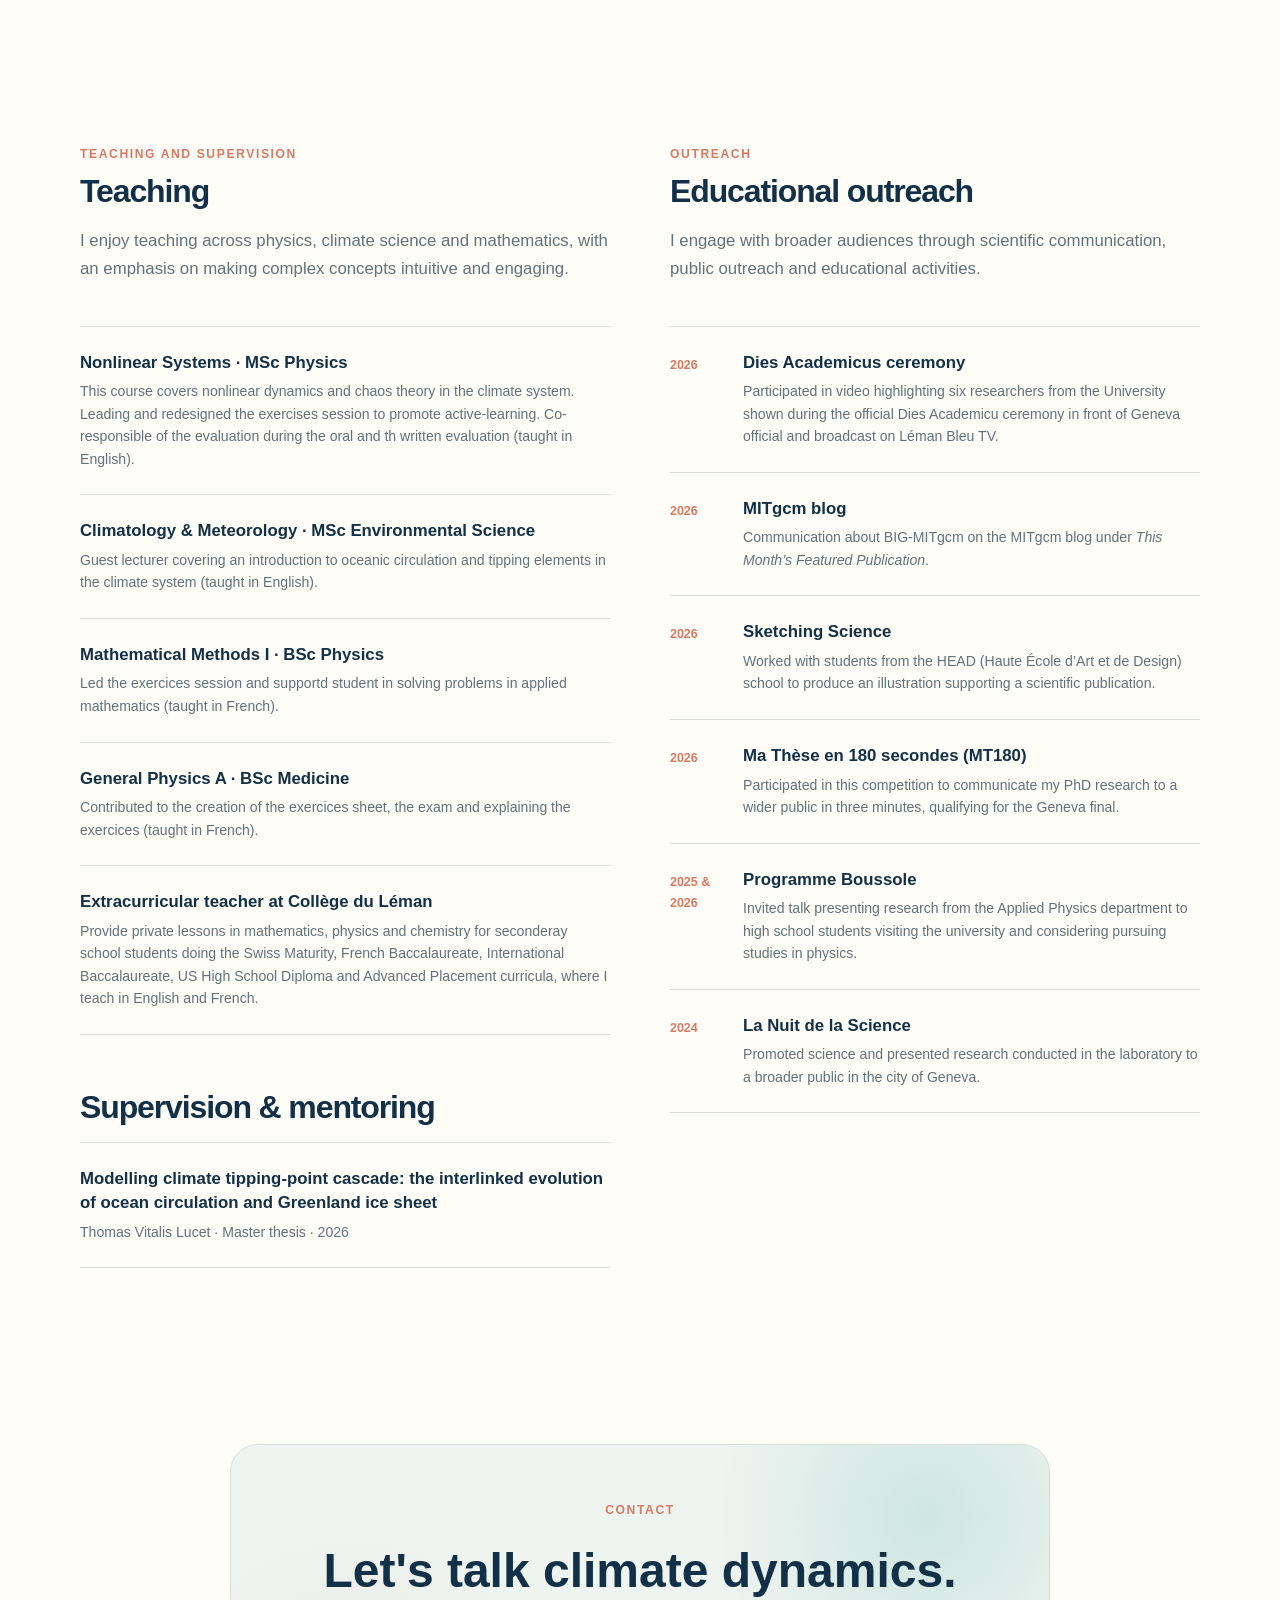
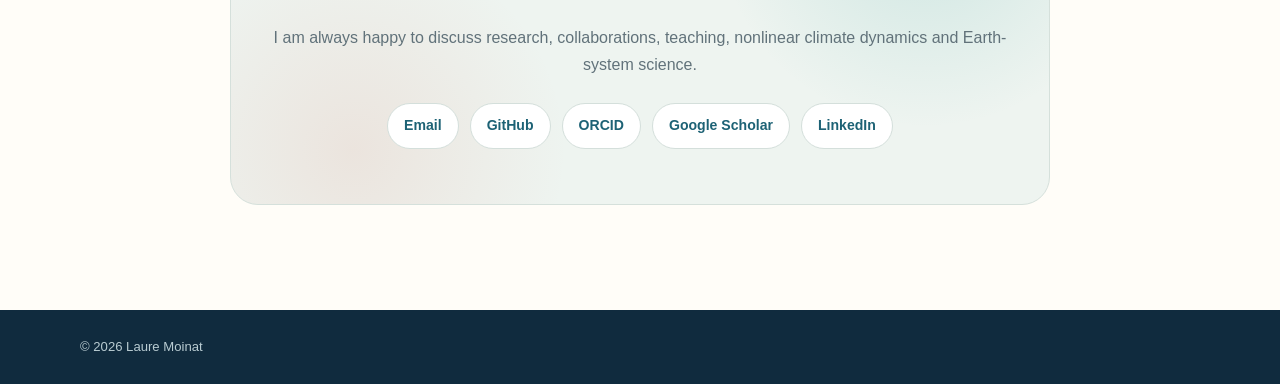
==== commit 691cc8af: "Update index.html" ====
--- a/index.html
+++ b/index.html
@@ -1844,7 +1844,7 @@
       <div class="pub-section">
 
         <h2 class="pub-section-title">
-          In preparation / Under review
+          In preparation / Under review (selected)
         </h2>
 
         <div class="work-list">
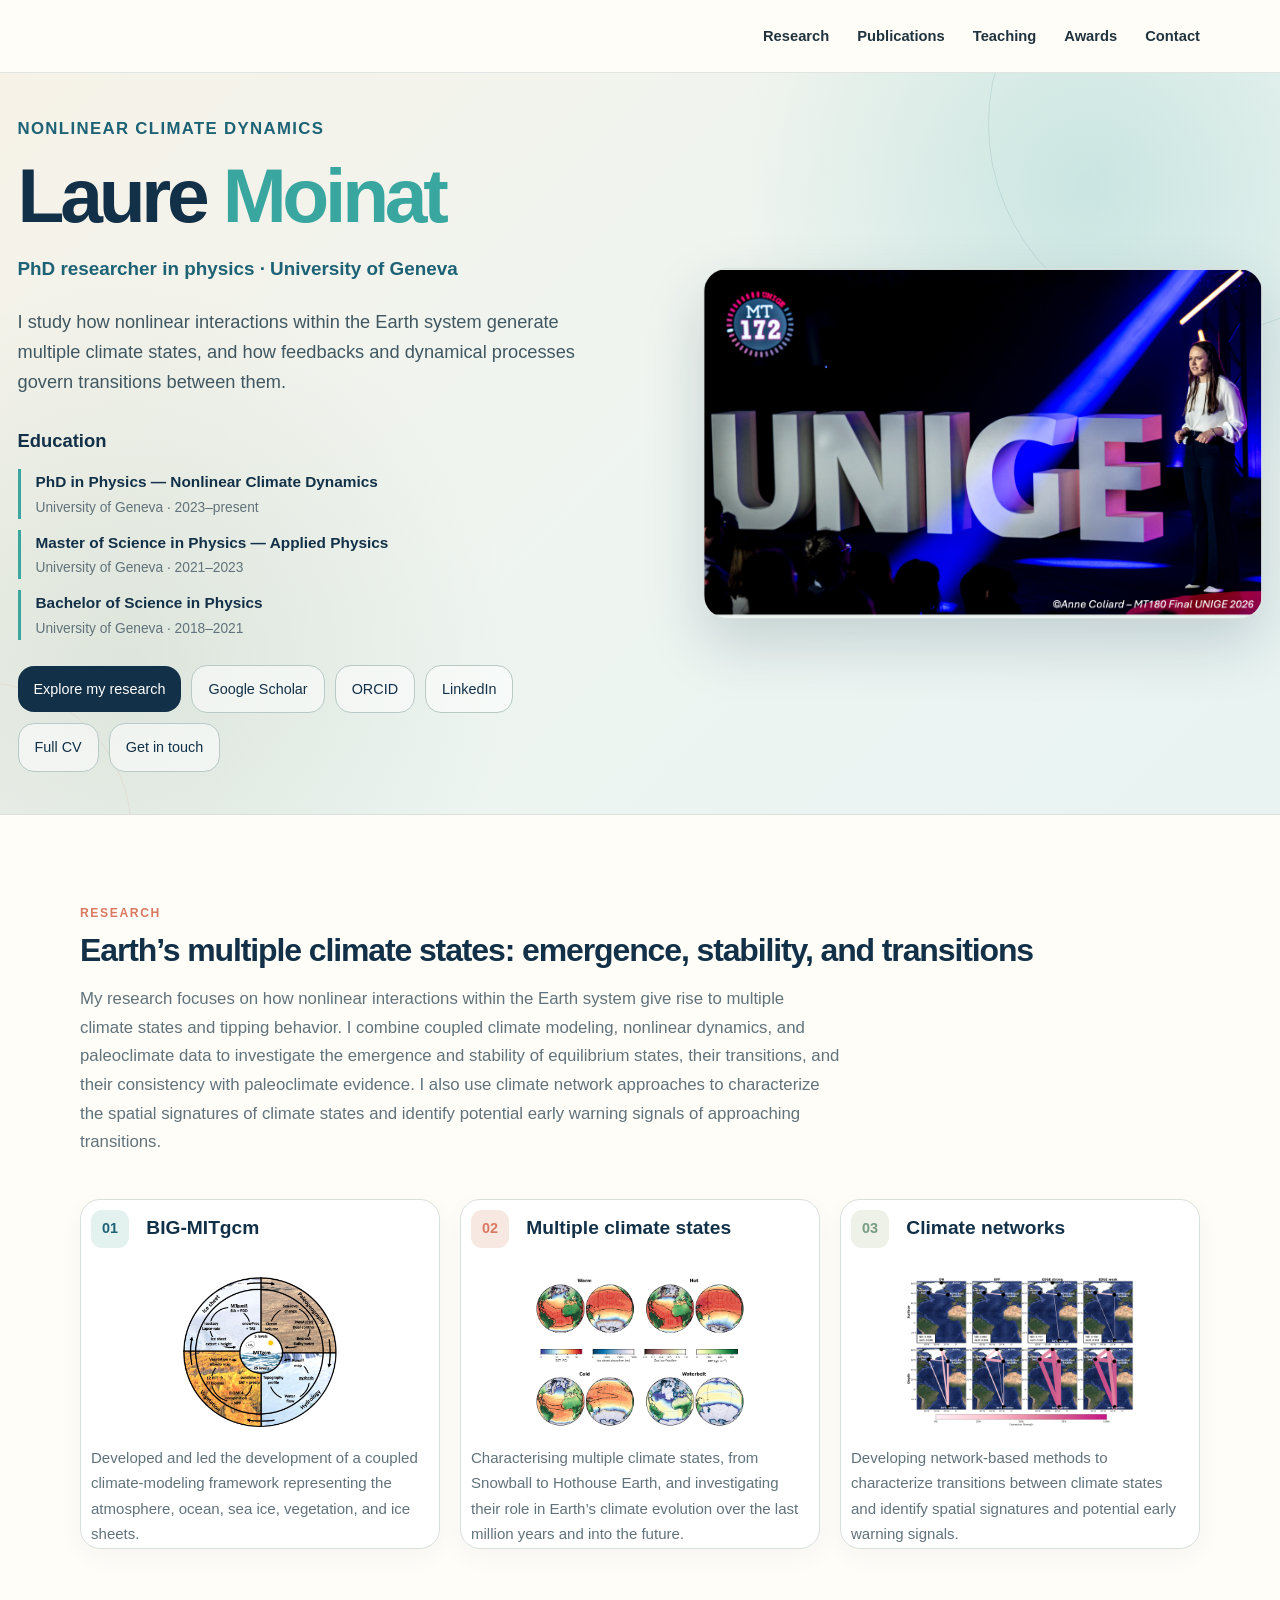
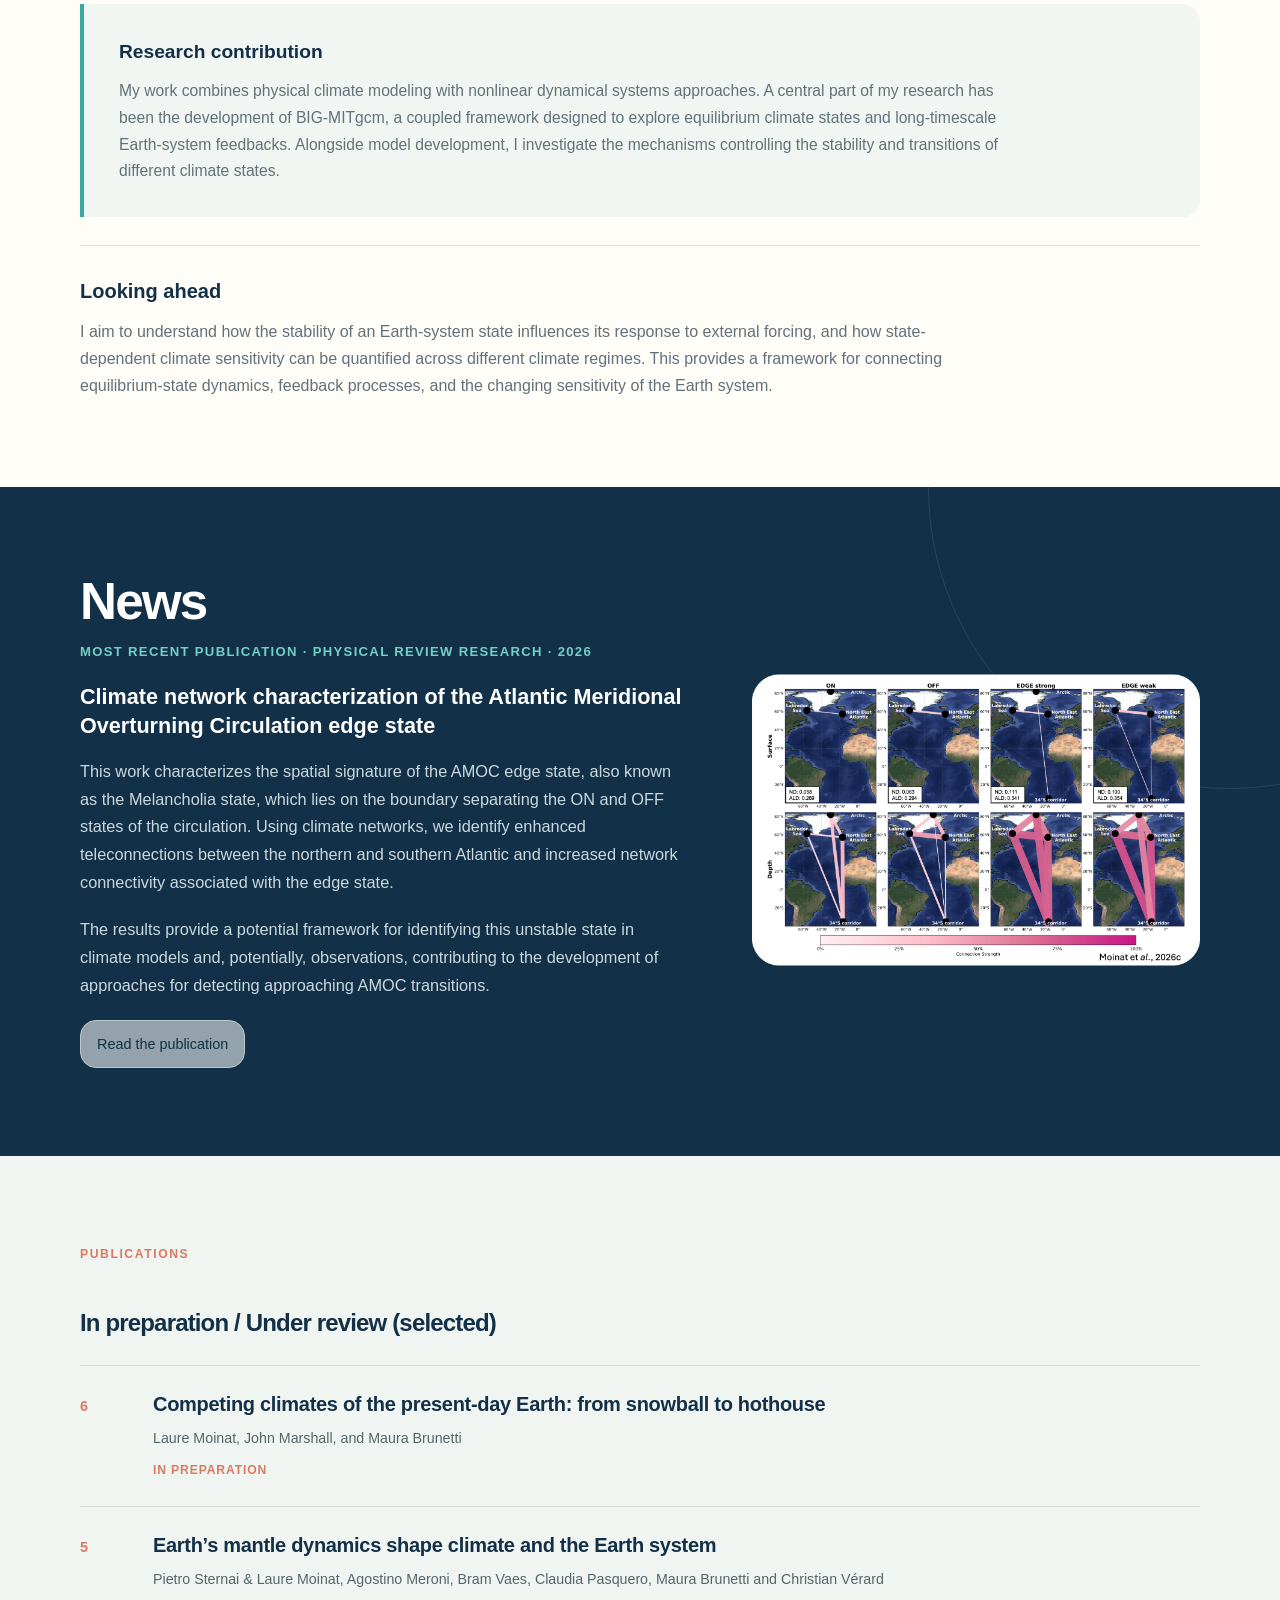
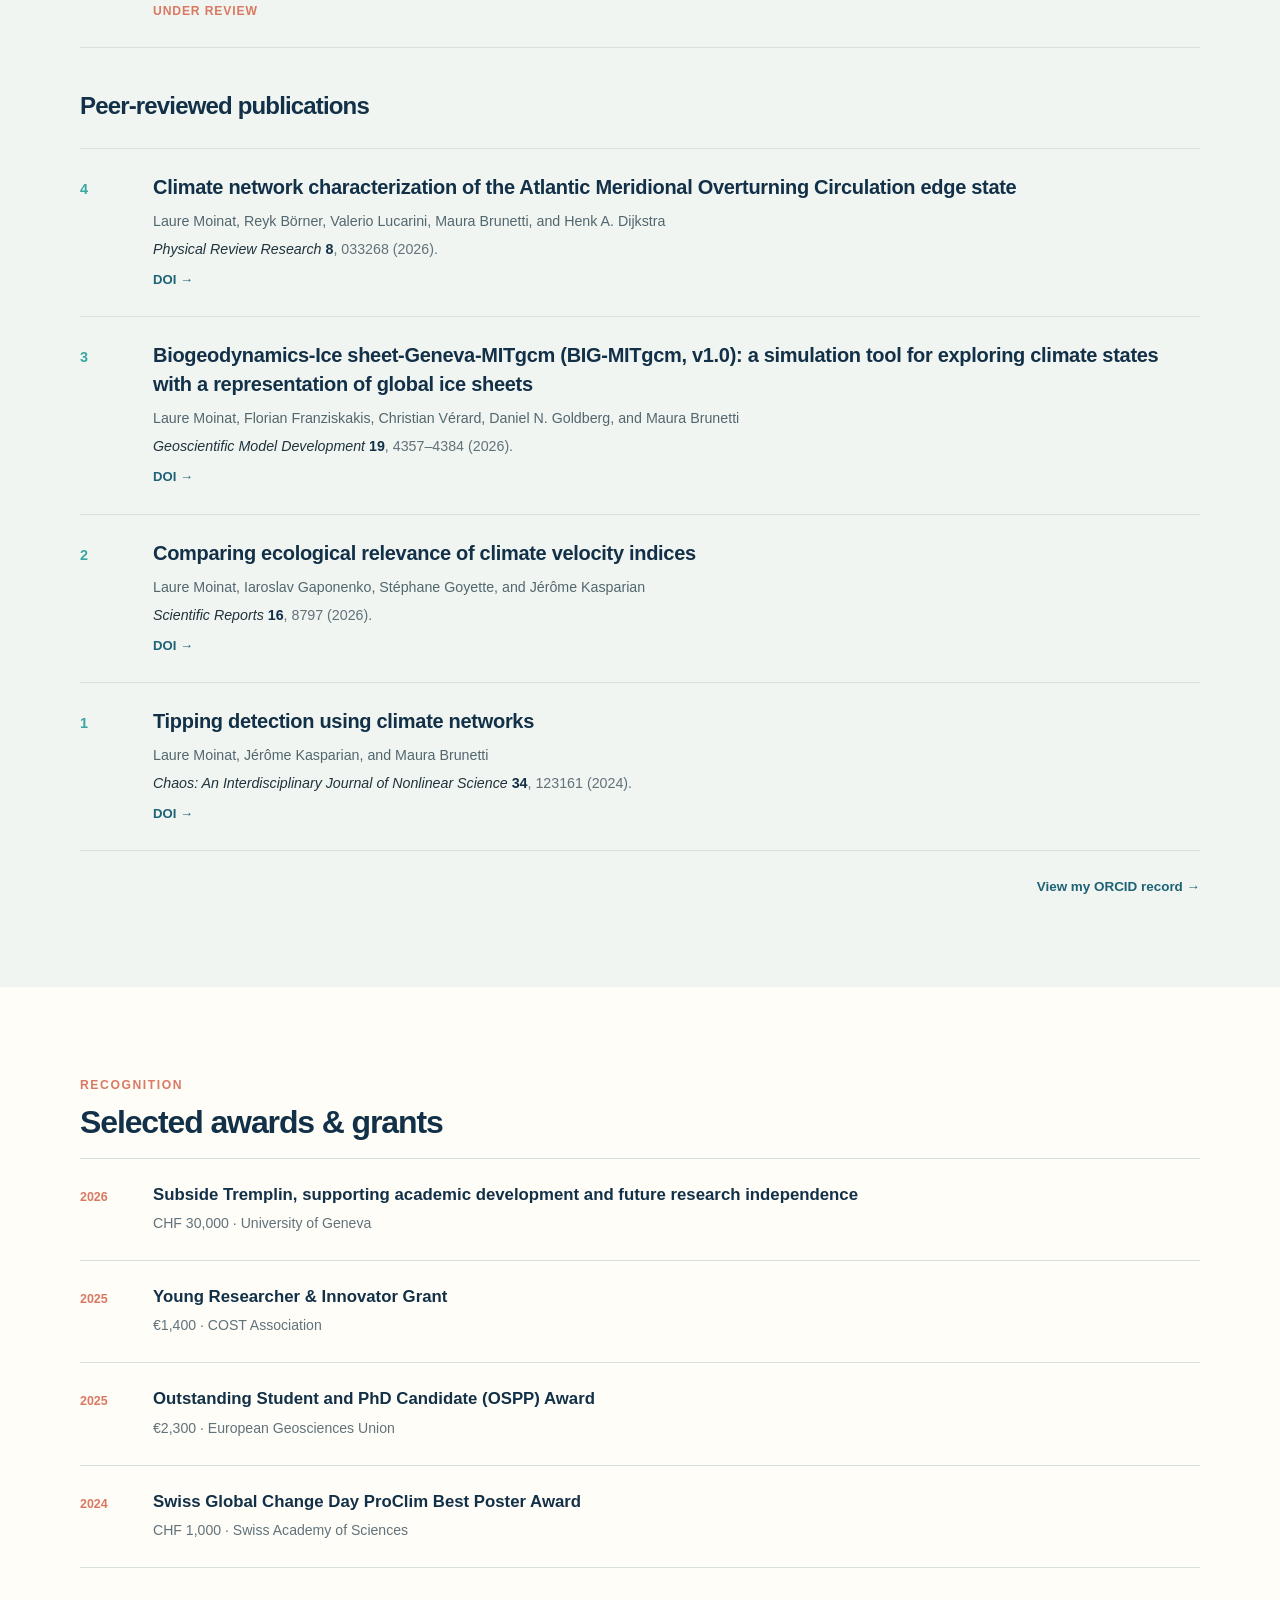
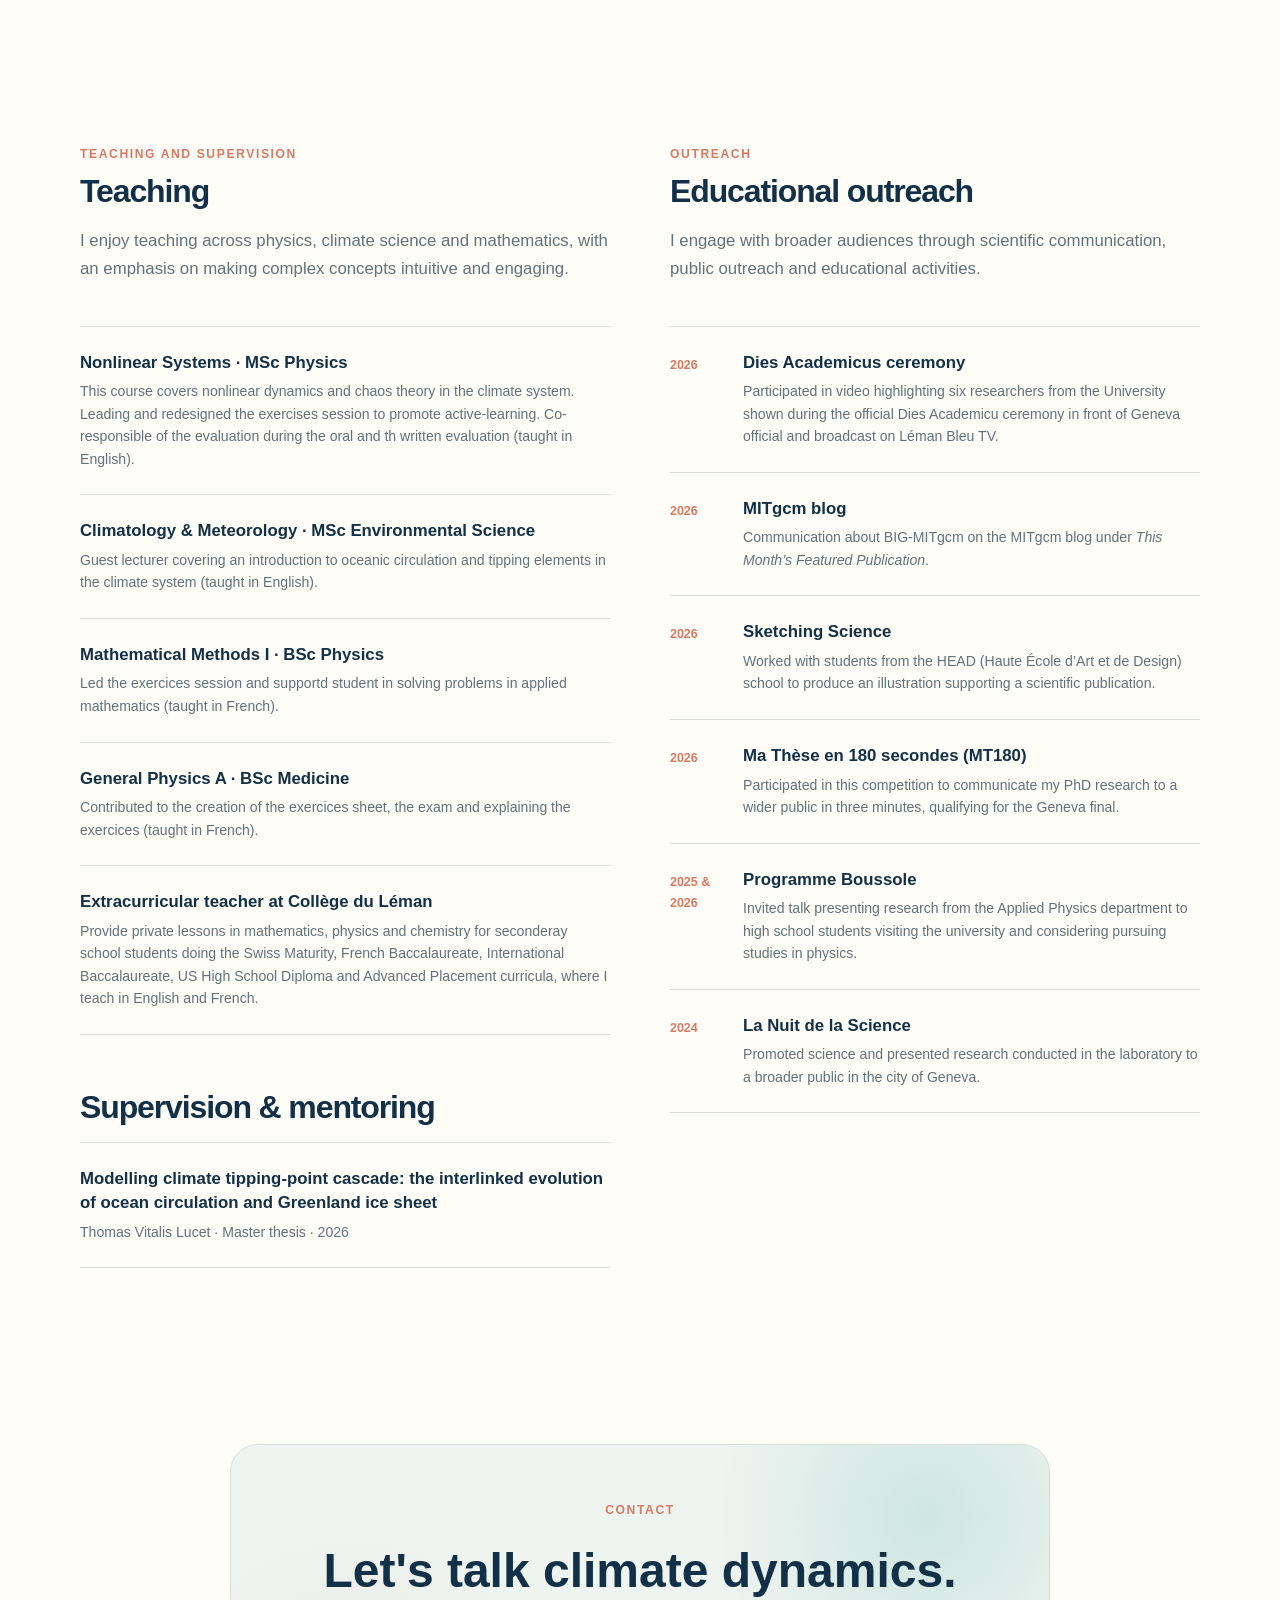
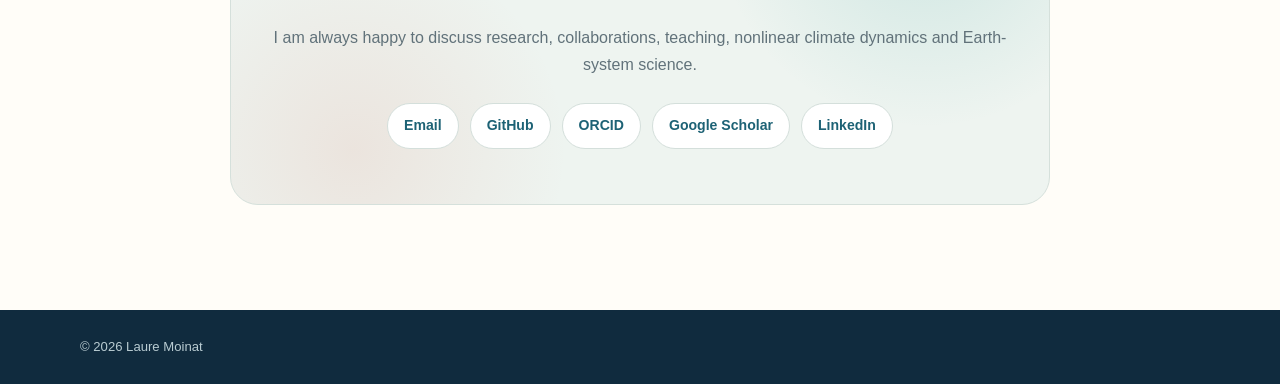
==== commit c2effd47: "Update index.html" ====
--- a/index.html
+++ b/index.html
@@ -1859,7 +1859,7 @@
             <div>
 
               <h3>
-                Multiple climate attractors in the present-day continental configuration: mechanisms and implications
+                 Competing climates of the present-day Earth: from snowball to hothouse
               </h3>
 
               <p class="work-authors">
